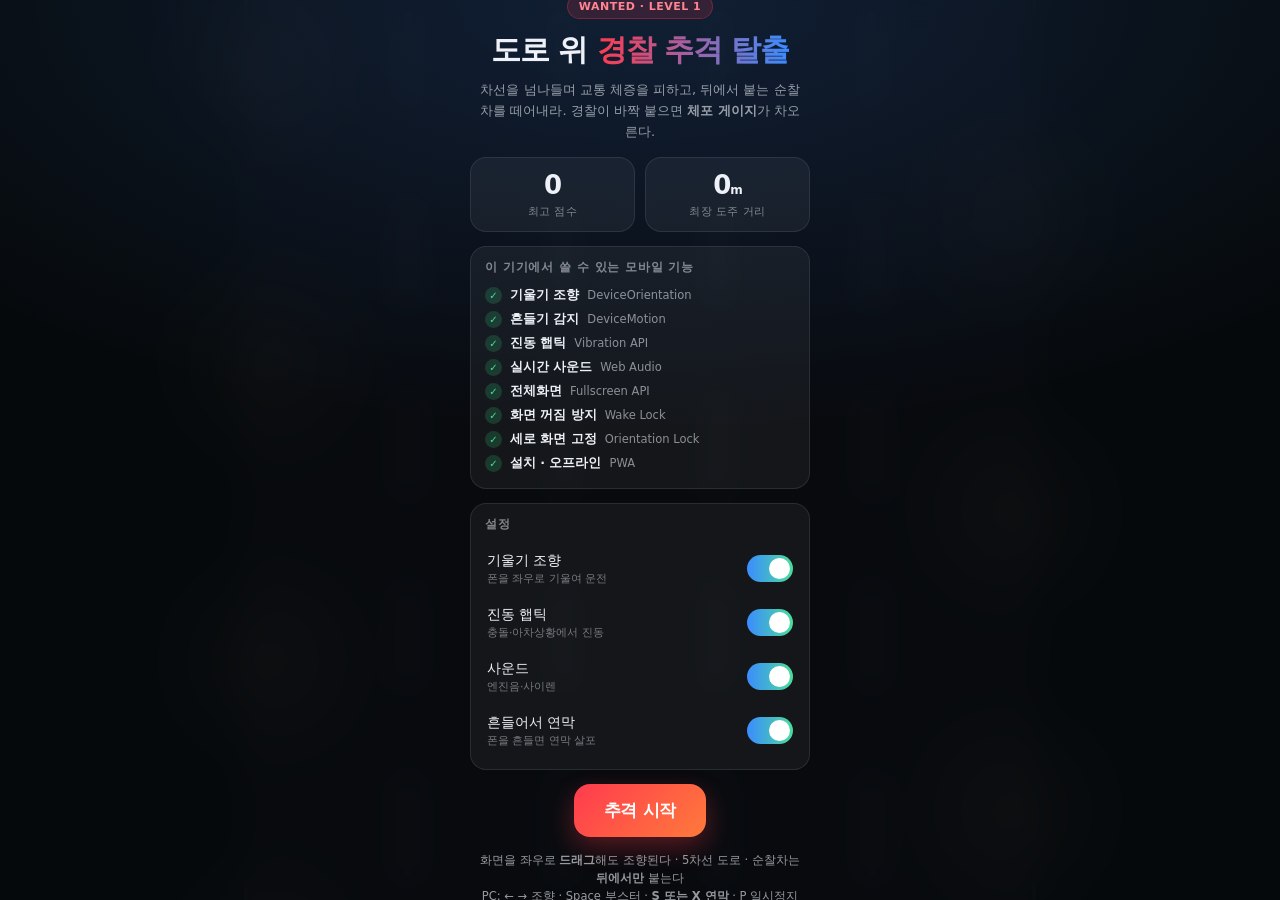
==== index.html @ b3abde96 "경찰 추격 탈출 — 모바일 웹 게임 초기 커밋 5차선 도로에서 후방 순찰차를 떼어내는 캔버스 게임. 기울기 조향(DeviceOrientation), 흔들기 연막(DeviceMoti" ====
<!DOCTYPE html>
<html lang="ko">
<head>
<meta charset="utf-8">
<title>경찰 추격 탈출 — Police Chase Escape</title>
<meta name="viewport" content="width=device-width,initial-scale=1,maximum-scale=1,viewport-fit=cover,user-scalable=no">
<meta name="theme-color" content="#0b0e14">
<meta name="mobile-web-app-capable" content="yes">
<meta name="apple-mobile-web-app-capable" content="yes">
<meta name="apple-mobile-web-app-status-bar-style" content="black-translucent">
<meta name="apple-mobile-web-app-title" content="경찰 추격 탈출">
<link rel="manifest" href="manifest.webmanifest">
<link rel="apple-touch-icon" href="icon.svg">
<style>
  :root{
    --safe-t: env(safe-area-inset-top, 0px);
    --safe-b: env(safe-area-inset-bottom, 0px);
    --safe-l: env(safe-area-inset-left, 0px);
    --safe-r: env(safe-area-inset-right, 0px);
    --red:#ff3b4e; --blue:#3b8cff; --amber:#ffc23b; --ink:#0b0e14;
  }
  *{box-sizing:border-box; -webkit-tap-highlight-color:transparent}
  html,body{margin:0;height:100%;overflow:hidden;background:var(--ink);
    font-family:-apple-system,BlinkMacSystemFont,"Segoe UI",system-ui,"Apple SD Gothic Neo","Malgun Gothic",sans-serif;
    color:#eef2f8; overscroll-behavior:none; touch-action:none; user-select:none; -webkit-user-select:none}
  #wrap{position:fixed; inset:0; overflow:hidden}
  canvas{position:absolute; inset:0; width:100%; height:100%; display:block}

  /* ---------- 화면 위 컨트롤 ---------- */
  .pad{position:absolute; bottom:calc(18px + var(--safe-b)); width:88px; height:88px; border-radius:50%;
    display:grid; place-items:center; text-align:center; line-height:1.05; font-weight:800; font-size:13px;
    background:rgba(255,255,255,.07); border:1.5px solid rgba(255,255,255,.22);
    backdrop-filter:blur(8px); -webkit-backdrop-filter:blur(8px); z-index:5;
    transition:transform .07s ease, background .12s ease; letter-spacing:-.3px}
  .pad small{display:block;font-size:10px;opacity:.6;font-weight:600;margin-top:2px}
  .pad:active,.pad.on{transform:scale(.93)}
  #boost{right:calc(16px + var(--safe-r)); border-color:rgba(59,140,255,.5); color:#cfe4ff;
    background:radial-gradient(circle at 50% 120%, rgba(59,140,255,.45), rgba(59,140,255,.08))}
  #boost.on{background:radial-gradient(circle at 50% 120%, rgba(59,140,255,.85), rgba(59,140,255,.3))}
  #smoke{left:calc(16px + var(--safe-l)); border-color:rgba(255,194,59,.45); color:#ffe6b0;
    background:radial-gradient(circle at 50% 120%, rgba(255,194,59,.3), rgba(255,194,59,.06))}
  .pad.dim{opacity:.32}
  #pauseBtn{position:absolute; top:calc(10px + var(--safe-t)); right:calc(12px + var(--safe-r));
    width:44px;height:44px;border-radius:14px;display:grid;place-items:center;z-index:5;
    background:rgba(255,255,255,.07);border:1px solid rgba(255,255,255,.16);font-size:16px}
  .hide{display:none !important}

  /* ---------- 오버레이 ---------- */
  .sheet{position:absolute; inset:0; z-index:20; display:flex; flex-direction:column; justify-content:center;
    align-items:center; gap:14px; padding:calc(22px + var(--safe-t)) 22px calc(22px + var(--safe-b));
    background:radial-gradient(120% 80% at 50% 0%, rgba(59,140,255,.16), transparent 60%), rgba(6,8,12,.90);
    backdrop-filter:blur(14px); -webkit-backdrop-filter:blur(14px); overflow-y:auto; text-align:center}
  h1{margin:0; font-size:30px; letter-spacing:-1px; line-height:1.1}
  h1 span{background:linear-gradient(90deg,var(--red),var(--blue)); -webkit-background-clip:text; background-clip:text; color:transparent}
  .sub{margin:0; font-size:13px; opacity:.62; line-height:1.6; max-width:330px}
  .btn{appearance:none; border:0; border-radius:16px; padding:15px 30px; font-size:17px; font-weight:800;
    color:#fff; background:linear-gradient(135deg,#ff3b4e,#ff7a3b); box-shadow:0 10px 26px rgba(255,59,78,.32);
    font-family:inherit; letter-spacing:-.3px}
  .btn:active{transform:scale(.97)}
  .btn.ghost{background:rgba(255,255,255,.08); box-shadow:none; border:1px solid rgba(255,255,255,.18); font-size:14px; padding:12px 20px}
  .row{display:flex; gap:10px; flex-wrap:wrap; justify-content:center}

  .card{width:100%; max-width:340px; border-radius:16px; padding:12px 14px;
    background:rgba(255,255,255,.05); border:1px solid rgba(255,255,255,.09); text-align:left}
  .card h3{margin:0 0 8px; font-size:12px; letter-spacing:.8px; text-transform:uppercase; opacity:.5}
  .feat{display:flex; align-items:center; gap:8px; font-size:12.5px; padding:3.5px 0; line-height:1.35}
  .feat i{flex:none; width:17px; height:17px; border-radius:50%; display:grid; place-items:center; font-size:10px; font-style:normal}
  .ok i{background:rgba(60,220,140,.18); color:#4ade9b}
  .no i{background:rgba(255,255,255,.08); color:#8b93a1}
  .no{opacity:.5}
  .feat b{font-weight:700}
  .feat em{font-style:normal; opacity:.55; font-size:11.5px}

  .scores{display:flex; gap:10px; width:100%; max-width:340px}
  .score{flex:1; border-radius:16px; padding:12px; background:rgba(255,255,255,.05); border:1px solid rgba(255,255,255,.09)}
  .score b{display:block; font-size:26px; letter-spacing:-1px; font-variant-numeric:tabular-nums}
  .score span{font-size:10.5px; opacity:.5; letter-spacing:.5px}
  .tag{display:inline-block; font-size:11px; font-weight:800; padding:5px 11px; border-radius:99px;
    background:rgba(255,59,78,.16); color:#ff8592; border:1px solid rgba(255,59,78,.3); letter-spacing:.5px}
  .toggles{display:flex; flex-direction:column; gap:2px; width:100%; max-width:340px}
  .tg{display:flex; align-items:center; justify-content:space-between; gap:10px; padding:9px 2px; font-size:13.5px}
  .tg em{font-style:normal; opacity:.45; font-size:11px; display:block; margin-top:1px}
  .sw{flex:none; width:46px; height:27px; border-radius:99px; background:rgba(255,255,255,.13); position:relative; transition:background .15s}
  .sw::after{content:""; position:absolute; top:3px; left:3px; width:21px; height:21px; border-radius:50%;
    background:#fff; transition:transform .15s ease}
  .sw.on{background:linear-gradient(90deg,#3b8cff,#4ade9b)}
  .sw.on::after{transform:translateX(19px)}
  .sw.off{opacity:.35}
  #toast{position:absolute; left:50%; bottom:calc(122px + var(--safe-b)); transform:translateX(-50%);
    z-index:9; font-size:13px; font-weight:700; padding:9px 16px; border-radius:99px; white-space:nowrap;
    background:rgba(8,10,16,.82); border:1px solid rgba(255,255,255,.14); opacity:0; transition:opacity .2s}
  #toast.show{opacity:1}
</style>
</head>
<body>
<div id="wrap">
  <canvas id="cv"></canvas>

  <div id="boost" class="pad hide">부스터<small>NOS</small></div>
  <div id="smoke" class="pad hide">연막<small>흔들기</small></div>
  <div id="pauseBtn" class="hide">❚❚</div>
  <div id="toast"></div>

  <!-- 메인 메뉴 -->
  <div id="menu" class="sheet">
    <span class="tag">WANTED · LEVEL 1</span>
    <h1>도로 위 <span>경찰 추격 탈출</span></h1>
    <p class="sub">차선을 넘나들며 교통 체증을 피하고, 뒤에서 붙는 순찰차를 떼어내라.
      경찰이 바짝 붙으면 <b>체포 게이지</b>가 차오른다.</p>

    <div class="scores">
      <div class="score"><b id="mBest">0</b><span>최고 점수</span></div>
      <div class="score"><b id="mDist">0<small style="font-size:12px">m</small></b><span>최장 도주 거리</span></div>
    </div>

    <div class="card">
      <h3>이 기기에서 쓸 수 있는 모바일 기능</h3>
      <div id="featList"></div>
    </div>

    <div class="toggles card">
      <h3>설정</h3>
      <div class="tg" data-k="tilt"><div>기울기 조향 <em>폰을 좌우로 기울여 운전</em></div><div class="sw" id="swTilt"></div></div>
      <div class="tg" data-k="haptic"><div>진동 햅틱 <em>충돌·아차상황에서 진동</em></div><div class="sw" id="swHaptic"></div></div>
      <div class="tg" data-k="sound"><div>사운드 <em>엔진음·사이렌</em></div><div class="sw" id="swSound"></div></div>
      <div class="tg" data-k="shake"><div>흔들어서 연막 <em>폰을 흔들면 연막 살포</em></div><div class="sw" id="swShake"></div></div>
    </div>

    <button class="btn" id="startBtn">추격 시작</button>
    <p class="sub" style="font-size:11.5px">화면을 좌우로 <b>드래그</b>해도 조향된다 · 5차선 도로 · 순찰차는 <b>뒤에서만</b> 붙는다<br>
      PC: ← → 조향 · Space 부스터 · <b>S 또는 X 연막</b> · P 일시정지</p>
  </div>

  <!-- 일시정지 -->
  <div id="pause" class="sheet hide">
    <h1>일시 정지</h1>
    <p class="sub">기울기 조향을 쓰는 중이라면, 지금 잡고 있는 각도가 <b>중립</b>으로 다시 맞춰진다.</p>
    <div class="row">
      <button class="btn" id="resumeBtn">계속하기</button>
      <button class="btn ghost" id="quitBtn">그만두기</button>
    </div>
  </div>

  <!-- 게임 오버 -->
  <div id="over" class="sheet hide">
    <span class="tag" id="overTag">BUSTED</span>
    <h1 id="overTitle">검거되었다</h1>
    <div class="scores">
      <div class="score"><b id="oScore">0</b><span>점수</span></div>
      <div class="score"><b id="oBest">0</b><span>최고 점수</span></div>
    </div>
    <div class="card" id="statCard"></div>
    <div class="row">
      <button class="btn" id="retryBtn">다시 도주</button>
      <button class="btn ghost" id="menuBtn">메뉴로</button>
    </div>
  </div>
</div>

<script>
"use strict";
/* =========================================================================
   경찰 추격 탈출 — 모바일 웹 게임 (단일 파일)
   사용 중인 모바일 기능:
     · DeviceOrientation  → 기울기 조향
     · DeviceMotion       → 흔들기 감지(연막)
     · Vibration API      → 충돌/아차 상황 햅틱
     · Fullscreen + Screen Orientation Lock
     · Screen Wake Lock   → 플레이 중 화면 꺼짐 방지
     · Web Audio API      → 엔진음/사이렌 실시간 합성
     · Pointer(터치) 드래그 조향, visibilitychange 자동 일시정지
     · localStorage 기록 저장, PWA(manifest + service worker) 오프라인 설치
   ========================================================================= */

const $ = s => document.querySelector(s);
const clamp = (v,a,b) => v<a?a:v>b?b:v;
const lerp  = (a,b,t) => a+(b-a)*t;
const rand  = (a,b) => a+Math.random()*(b-a);
const pick  = a => a[(Math.random()*a.length)|0];

/* ---------------------------------------------------------------- 캔버스 */
const cv = $('#cv'), ctx = cv.getContext('2d', { alpha:false });
let W = 0, H = 0, DPR = 1;
function resize(){
  DPR = Math.min(window.devicePixelRatio || 1, 2);
  W = wrapEl.clientWidth; H = wrapEl.clientHeight;
  cv.width = Math.round(W*DPR); cv.height = Math.round(H*DPR);
  ctx.setTransform(DPR,0,0,DPR,0,0);
  road.w = Math.min(W*0.92, H*0.86);   // 5차선 — 좌우 회피 공간 확보
  road.x = (W - road.w)/2;
  road.lane = road.w / LANES;
  car.w = Math.min(road.lane*0.66, W*0.13); car.h = car.w*2.0;
  car.y = H*0.72;
  if(player && state === 'menu') player.x = W/2;
}
const wrapEl = $('#wrap');
addEventListener('resize', resize);
addEventListener('orientationchange', () => setTimeout(resize, 250));

/* ---------------------------------------------------------------- 상태 */
const LANES = 5;
const road = { x:0, w:0, lane:0 };
const car  = { w:0, h:0, y:0 };

let state = 'menu';              // menu | playing | pause | over
let player, cops, traffic, items, hazards, parts;
let dist, score, combo, comboT, heat, capture, shakeAmt, scrollY, flash;
let boostFuel, boostOn, smokeStock, smokeT, blowoutT, crashT, stats;
let lastT = 0, rafId = 0;

const store = {
  get best(){ return +(localStorage.getItem('pce.best')||0); },
  set best(v){ localStorage.setItem('pce.best', v|0); },
  get dist(){ return +(localStorage.getItem('pce.dist')||0); },
  set dist(v){ localStorage.setItem('pce.dist', v|0); },
  get opt(){ try{ return JSON.parse(localStorage.getItem('pce.opt')) || {}; }catch(e){ return {}; } },
  set opt(v){ localStorage.setItem('pce.opt', JSON.stringify(v)); }
};

/* ---------------------------------------------------------------- 기기 기능 감지 */
const feat = {
  tilt:     'DeviceOrientationEvent' in window,
  tiltPerm: typeof DeviceOrientationEvent !== 'undefined' && typeof DeviceOrientationEvent.requestPermission === 'function',
  motion:   'DeviceMotionEvent' in window,
  vibrate:  'vibrate' in navigator,
  fs:       !!(wrapEl.requestFullscreen || wrapEl.webkitRequestFullscreen),
  wake:     'wakeLock' in navigator,
  audio:    !!(window.AudioContext || window.webkitAudioContext),
  orient:   !!(screen.orientation && screen.orientation.lock),
  sw:       'serviceWorker' in navigator,
  touch:    matchMedia('(pointer:coarse)').matches || 'ontouchstart' in window
};
const opt = Object.assign({ tilt:feat.tilt, haptic:feat.vibrate, sound:true, shake:feat.motion }, store.opt);

function renderFeatures(){
  const list = [
    [feat.tilt,    '기울기 조향',      'DeviceOrientation'],
    [feat.motion,  '흔들기 감지',      'DeviceMotion'],
    [feat.vibrate, '진동 햅틱',        'Vibration API'],
    [feat.audio,   '실시간 사운드',     'Web Audio'],
    [feat.fs,      '전체화면',         'Fullscreen API'],
    [feat.wake,    '화면 꺼짐 방지',    'Wake Lock'],
    [feat.orient,  '세로 화면 고정',    'Orientation Lock'],
    [feat.sw,      '설치 · 오프라인',   'PWA'],
  ];
  $('#featList').innerHTML = list.map(([ok,name,api]) =>
    `<div class="feat ${ok?'ok':'no'}"><i>${ok?'✓':'—'}</i><b>${name}</b><em>${api}</em></div>`
  ).join('');
  for(const k of ['tilt','haptic','sound','shake']){
    const el = $('#sw'+k[0].toUpperCase()+k.slice(1));
    const supported = k==='tilt'?feat.tilt : k==='haptic'?feat.vibrate : k==='sound'?feat.audio : feat.motion;
    el.classList.toggle('on', !!opt[k] && supported);
    el.classList.toggle('off', !supported);
  }
}
document.querySelectorAll('.tg').forEach(tg => tg.addEventListener('click', () => {
  const k = tg.dataset.k;
  const supported = k==='tilt'?feat.tilt : k==='haptic'?feat.vibrate : k==='sound'?feat.audio : feat.motion;
  if(!supported){ toast('이 기기에서는 지원하지 않는다'); return; }
  opt[k] = !opt[k]; store.opt = opt; renderFeatures();
  if(k==='tilt' && opt[k]) requestTilt();
  if(k==='sound') Audio2.mute(!opt.sound);
  if(k==='haptic' && opt[k]) buzz(20);
}));

/* ---------------------------------------------------------------- 햅틱 */
function buzz(p){ if(opt.haptic && feat.vibrate){ try{ navigator.vibrate(p); }catch(e){} } }

/* ---------------------------------------------------------------- 사운드 (Web Audio) */
const Audio2 = (() => {
  let ac, master, eng, engF, engG, sirA, sirB, sirG, sirLFO, noiseBuf, ready = false;
  function init(){
    if(ready || !feat.audio) return;
    const AC = window.AudioContext || window.webkitAudioContext;
    ac = new AC();
    master = ac.createGain(); master.gain.value = opt.sound ? 0.9 : 0; master.connect(ac.destination);

    // 엔진: 톱니파 + 로우패스
    eng = ac.createOscillator(); eng.type='sawtooth'; eng.frequency.value=70;
    engF = ac.createBiquadFilter(); engF.type='lowpass'; engF.frequency.value=520; engF.Q.value=6;
    engG = ac.createGain(); engG.gain.value=0;
    eng.connect(engF); engF.connect(engG); engG.connect(master); eng.start();

    // 사이렌: 두 오실레이터를 LFO로 흔들어 요란한 소리
    sirG = ac.createGain(); sirG.gain.value=0;
    sirA = ac.createOscillator(); sirA.type='square'; sirA.frequency.value=760;
    sirB = ac.createOscillator(); sirB.type='square'; sirB.frequency.value=980;
    sirLFO = ac.createOscillator(); sirLFO.type='sine'; sirLFO.frequency.value=1.6;
    const lg = ac.createGain(); lg.gain.value=150;
    sirLFO.connect(lg); lg.connect(sirA.frequency); lg.connect(sirB.frequency);
    const sf = ac.createBiquadFilter(); sf.type='bandpass'; sf.frequency.value=900; sf.Q.value=1.2;
    sirA.connect(sf); sirB.connect(sf); sf.connect(sirG); sirG.connect(master);
    sirA.start(); sirB.start(); sirLFO.start();

    // 화이트 노이즈 버퍼(충돌/스크래치/연막)
    noiseBuf = ac.createBuffer(1, ac.sampleRate*0.7, ac.sampleRate);
    const d = noiseBuf.getChannelData(0);
    for(let i=0;i<d.length;i++) d[i] = (Math.random()*2-1) * (1 - i/d.length);
    ready = true;
  }
  const t = () => ac.currentTime;
  function noise(dur, vol, freq, type='lowpass'){
    if(!ready) return;
    const s = ac.createBufferSource(); s.buffer = noiseBuf;
    const f = ac.createBiquadFilter(); f.type=type; f.frequency.value=freq;
    const g = ac.createGain(); g.gain.setValueAtTime(vol, t());
    g.gain.exponentialRampToValueAtTime(0.0001, t()+dur);
    s.connect(f); f.connect(g); g.connect(master); s.start(); s.stop(t()+dur+0.05);
  }
  function blip(f0, f1, dur, vol, type='triangle'){
    if(!ready) return;
    const o = ac.createOscillator(); o.type=type; o.frequency.setValueAtTime(f0, t());
    o.frequency.exponentialRampToValueAtTime(f1, t()+dur);
    const g = ac.createGain(); g.gain.setValueAtTime(vol, t());
    g.gain.exponentialRampToValueAtTime(0.0001, t()+dur);
    o.connect(g); g.connect(master); o.start(); o.stop(t()+dur+0.02);
  }
  return {
    unlock(){ init(); if(ac && ac.state==='suspended') ac.resume(); },
    mute(m){ if(ready) master.gain.value = m?0:0.9; },
    suspend(){ if(ac && ac.state==='running') ac.suspend(); },
    resume(){ if(ac && ac.state==='suspended') ac.resume(); },
    engine(v, on){ if(!ready) return;
      engF.frequency.value = 380 + v*0.55;
      eng.frequency.value  = 56 + v*0.085;
      engG.gain.value = lerp(engG.gain.value, on?0.055:0.0, 0.2);
    },
    siren(level){ if(!ready) return;
      sirG.gain.value = lerp(sirG.gain.value, clamp(level,0,1)*0.075, 0.15);
      sirLFO.frequency.value = 1.3 + clamp(level,0,1)*1.6;
    },
    crash(){ noise(0.5, 0.55, 1400); blip(180, 60, 0.35, 0.28, 'square'); },
    scrape(){ noise(0.12, 0.12, 3200, 'highpass'); },
    near(){ blip(1400, 700, 0.09, 0.10); },
    nos(){ blip(300, 1500, 0.35, 0.20, 'sawtooth'); noise(0.5, 0.14, 900); },
    puff(){ noise(0.6, 0.30, 700); },
    coin(){ blip(700, 1500, 0.12, 0.16); },
    bust(){ blip(500, 90, 1.0, 0.32, 'square'); noise(0.9, 0.3, 600); },
    copOut(){ noise(0.45, 0.4, 1100); blip(420, 110, 0.5, 0.22, 'square'); }
  };
})();

/* ---------------------------------------------------------------- 입력 */
const input = { steer:0, drag:null, keyL:false, keyR:false, boost:false };
let tiltRaw = null, tiltZero = 0, tiltActive = false;

function onOrient(e){
  if(e.gamma == null) return;
  tiltActive = true;
  // 세로 모드 기준 gamma(좌우 기울기). 가로 모드면 beta 사용
  const landscape = Math.abs(window.orientation||0) === 90 || (screen.orientation && screen.orientation.angle%180 === 90);
  tiltRaw = landscape ? -(e.beta||0) * Math.sign(screen.orientation ? (screen.orientation.angle===90?1:-1) : 1) : e.gamma;
}
function requestTilt(){
  if(!feat.tilt) return;
  const attach = () => addEventListener('deviceorientation', onOrient);
  if(feat.tiltPerm){
    DeviceOrientationEvent.requestPermission().then(r => {
      if(r === 'granted'){ attach(); }
      else { opt.tilt = false; store.opt = opt; renderFeatures(); toast('기울기 권한이 거부되어 드래그로 조향한다'); }
    }).catch(()=>{});
  } else attach();
}
function calibrateTilt(){ if(tiltRaw != null) tiltZero = tiltRaw; }

/* 흔들기 감지 */
let shakeCool = 0, lastMag = 0;
function onMotion(e){
  const a = e.accelerationIncludingGravity; if(!a) return;
  const m = Math.hypot(a.x||0, a.y||0, a.z||0);
  const jerk = Math.abs(m - lastMag); lastMag = m;
  if(jerk > 12 && shakeCool <= 0 && state === 'playing'){ shakeCool = 1.0; useSmoke(); }
}
if(feat.motion) addEventListener('devicemotion', onMotion);

/* 드래그 조향 */
wrapEl.addEventListener('pointerdown', e => {
  if(e.target.closest('.pad,.btn,.sheet,#pauseBtn')) return;
  input.drag = { id:e.pointerId, x:e.clientX, base:player ? player.x : W/2 };
});
wrapEl.addEventListener('pointermove', e => {
  if(input.drag && input.drag.id === e.pointerId) input.drag.x = e.clientX;
});
const endDrag = e => { if(input.drag && input.drag.id === e.pointerId) input.drag = null; };
wrapEl.addEventListener('pointerup', endDrag);
wrapEl.addEventListener('pointercancel', endDrag);

/* e.code로 판정 — 한글 IME나 다른 자판에서도 동일하게 먹는다 */
addEventListener('keydown', e => {
  if(e.repeat && (e.code==='KeyS'||e.code==='KeyX'||e.code==='ShiftLeft')) return;
  switch(e.code){
    case 'ArrowLeft': case 'KeyA': input.keyL = true; break;
    case 'ArrowRight': case 'KeyD': input.keyR = true; break;
    case 'Space': case 'ArrowUp': case 'KeyW': input.boost = true; e.preventDefault(); break;
    case 'KeyS': case 'KeyX': case 'ShiftLeft': case 'ArrowDown':   // 연막
      useSmoke(); e.preventDefault(); break;
    case 'KeyP': case 'Escape':
      if(state==='playing') doPause(); else if(state==='pause') doResume(); break;
    case 'Enter': case 'NumpadEnter':
      if(state==='menu'||state==='over') startGame(); else if(state==='pause') doResume(); break;
  }
});
addEventListener('keyup', e => {
  switch(e.code){
    case 'ArrowLeft': case 'KeyA': input.keyL = false; break;
    case 'ArrowRight': case 'KeyD': input.keyR = false; break;
    case 'Space': case 'ArrowUp': case 'KeyW': input.boost = false; break;
  }
});

/* 버튼 */
const boostBtn = $('#boost'), smokeBtn = $('#smoke');
const hold = (el, on, off) => {
  el.addEventListener('pointerdown', e => { e.preventDefault(); el.setPointerCapture?.(e.pointerId); on(); });
  ['pointerup','pointercancel','pointerleave'].forEach(t => el.addEventListener(t, off));
};
hold(boostBtn, () => input.boost = true, () => input.boost = false);
smokeBtn.addEventListener('pointerdown', e => { e.preventDefault(); useSmoke(); });

/* ---------------------------------------------------------------- 전체화면 / 웨이크락 */
let wakeSentinel = null;
async function goImmersive(){
  try{ await (wrapEl.requestFullscreen?.({navigationUI:'hide'}) || wrapEl.webkitRequestFullscreen?.()); }catch(e){}
  try{ await screen.orientation.lock('portrait'); }catch(e){}
  requestWake();
}
async function requestWake(){
  if(!feat.wake || wakeSentinel) return;
  try{
    wakeSentinel = await navigator.wakeLock.request('screen');
    wakeSentinel.addEventListener('release', () => wakeSentinel = null);
  }catch(e){ wakeSentinel = null; }
}
function releaseWake(){ try{ wakeSentinel && wakeSentinel.release(); }catch(e){} wakeSentinel = null; }
document.addEventListener('visibilitychange', () => {
  if(document.hidden){ if(state==='playing') doPause(); Audio2.suspend(); }
  else { if(state==='playing') requestWake(); }
});

/* ---------------------------------------------------------------- 토스트 */
let toastT = 0;
function toast(msg, ms=1500){
  const el = $('#toast'); el.textContent = msg; el.classList.add('show');
  clearTimeout(toastT); toastT = setTimeout(() => el.classList.remove('show'), ms);
}

/* ---------------------------------------------------------------- 게임 리셋 */
function reset(){
  player = { x:W/2, vx:0, v:430, tilt:0, hp:1 };
  cops = []; traffic = []; items = []; hazards = []; parts = [];
  dist = 0; score = 0; combo = 0; comboT = 0; heat = 1; capture = 0;
  shakeAmt = 0; scrollY = 0; flash = 0;
  boostFuel = 100; boostOn = 0; smokeStock = 2; smokeT = 0; blowoutT = 0; crashT = 0;
  spawn.traffic = 0.8; spawn.cop = 3.2; spawn.item = 4.0; spawn.hazard = 14;
  stats = { near:0, crash:0, copsOut:0, nos:0, smoke:0, top:0 };
}
const spawn = { traffic:0, cop:0, item:0, hazard:0 };

/* ---------------------------------------------------------------- 화면 전환 */
function show(id){ ['menu','pause','over'].forEach(k => $('#'+k).classList.toggle('hide', k !== id)); }
function hud(on){
  boostBtn.classList.toggle('hide', !on);
  smokeBtn.classList.toggle('hide', !on);
  $('#pauseBtn').classList.toggle('hide', !on);
}
function startGame(){
  Audio2.unlock(); Audio2.mute(!opt.sound);
  if(opt.tilt) requestTilt();
  resize(); reset(); calibrateTilt();
  state = 'playing'; show(null); hud(true); requestWake();
  lastT = performance.now();
  toast(opt.tilt && feat.tilt ? '폰을 기울여 조향 · 드래그도 가능' : '화면을 좌우로 드래그해 조향', 2200);
}
function doPause(){
  if(state !== 'playing') return;
  state = 'pause'; show('pause'); hud(false); releaseWake(); Audio2.siren(0);
}
function doResume(){
  if(state !== 'pause') return;
  Audio2.resume(); calibrateTilt();
  state = 'playing'; show(null); hud(true); requestWake(); lastT = performance.now();
}
function toMenu(){
  state = 'menu'; show('menu'); hud(false); releaseWake();
  $('#mBest').textContent = store.best.toLocaleString();
  $('#mDist').innerHTML = store.dist.toLocaleString() + '<small style="font-size:12px">m</small>';
  renderFeatures();
}
function gameOver(reason){
  state = 'over'; hud(false); releaseWake();
  const s = score|0;
  const best = Math.max(store.best, s); store.best = best;
  store.dist = Math.max(store.dist, dist|0);
  buzz([90,60,90,60,180]); Audio2.bust(); Audio2.siren(0);
  $('#overTag').textContent = reason === 'bust' ? 'BUSTED' : 'WRECKED';
  $('#overTitle').textContent = reason === 'bust' ? '검거되었다' : '차가 못 쓰게 됐다';
  $('#oScore').textContent = s.toLocaleString();
  $('#oBest').textContent = best.toLocaleString();
  const rows = [
    ['도주 거리', (dist|0).toLocaleString()+' m'],
    ['최고 속도', (stats.top/4|0)+' km/h'],
    ['아차 상황 통과', stats.near+'회'],
    ['따돌린 순찰차', stats.copsOut+'대'],
    ['충돌', stats.crash+'회'],
    ['부스터 / 연막', stats.nos+' / '+stats.smoke],
    ['최종 수배 등급', 'LEVEL '+heat],
  ];
  $('#statCard').innerHTML = '<h3>기록</h3>' + rows.map(([a,b]) =>
    `<div class="feat ok" style="justify-content:space-between"><b style="font-weight:600;opacity:.7">${a}</b><em style="opacity:1;font-weight:800">${b}</em></div>`
  ).join('');
  show('over');
}
$('#startBtn').onclick  = () => { goImmersive(); startGame(); };
$('#retryBtn').onclick  = () => startGame();
$('#menuBtn').onclick   = () => toMenu();
$('#resumeBtn').onclick = () => doResume();
$('#quitBtn').onclick   = () => {   // 기록만 남기고 메뉴로
  store.best = Math.max(store.best, score|0);
  store.dist = Math.max(store.dist, dist|0);
  toMenu();
};
$('#pauseBtn').onclick  = () => doPause();

/* ---------------------------------------------------------------- 액션 */
function useSmoke(){
  if(state !== 'playing' || smokeStock <= 0 || smokeT > 0) return;
  smokeStock--; smokeT = 3.2; stats.smoke++;
  Audio2.puff(); buzz([25,40,25]); toast('연막 살포! 경찰 시야 차단');
  for(let i=0;i<46;i++) parts.push({
    x:player.x+rand(-20,20), y:car.y+car.h/2+rand(0,26),
    vx:rand(-90,90), vy:rand(40,230), life:rand(0.9,2.0), r:rand(12,30),
    c:'rgba(220,224,232,', fade:0.42, grow:34
  });
}
function laneX(i){ return road.x + road.lane*(i+0.5); }

/* ---------------------------------------------------------------- 스폰 */
function spawnTraffic(){
  const lane = (Math.random()*LANES)|0;
  const truck = Math.random() < 0.22;
  const w = truck ? road.lane*0.72 : road.lane*0.6;
  const h = truck ? w*3.0 : w*2.0;
  const x = laneX(lane) + rand(-road.lane*0.08, road.lane*0.08);
  // 너무 겹치는 스폰 방지
  for(const t of traffic) if(Math.abs(t.x-x) < road.lane*0.95 && t.y > -h*3.2) return;
  traffic.push({ x, y:-h-20, w, h, v:rand(150,265) * (truck?0.8:1), truck,
    col:pick(['#e2e8f2','#9aa6b8','#2f6fd0','#c2402f','#f0b429','#3d4655','#26a065','#7d4bd8']),
    passed:false, nearOK:true });
}
function spawnCop(){
  cops.push({
    x: clamp(player.x + rand(-road.lane*1.8, road.lane*1.8), road.x+road.lane*0.4, road.x+road.w-road.lane*0.4),
    y: H + rand(70, 240),                       // 항상 화면 아래(뒤쪽)에서만 등장
    w: car.w*1.02, h: car.h*1.02,
    gap: rand(200, 320), agg: rand(0.7,1.05), phase: Math.random()*6,
    dead:0, spin:0, sx:0
  });
  toast('🚨 순찰차 추가 투입', 1200);
}
function spawnItem(){
  const nos = Math.random() < 0.62;
  items.push({ x: laneX((Math.random()*LANES)|0), y:-40, r:road.lane*0.24, type: nos?'nos':'smoke', t:0 });
}
function spawnHazard(){
  const lane = (Math.random()*LANES)|0;
  const wide = Math.random() < 0.4;
  hazards.push({ x: laneX(lane) - (wide?road.lane*0.5:0), w: road.lane*(wide?2:1)*0.96, y:-30, h:22, hit:false });
  toast('⚠️ 전방 스파이크 스트립', 1400);
}

/* ---------------------------------------------------------------- 업데이트 */
function update(dt){
  /* --- 난이도 --- */
  heat = 1 + Math.min(9, (dist/620)|0);
  const baseV = 430 + Math.min(560, dist*0.075);

  /* --- 조향 입력 --- */
  let steer = 0;
  if(opt.tilt && tiltRaw != null && tiltActive) steer += clamp((tiltRaw - tiltZero)/22, -1, 1);
  if(input.drag) steer += clamp((input.drag.x - player.x)/(road.lane*0.9), -1, 1);
  if(input.keyL) steer -= 1;
  if(input.keyR) steer += 1;
  steer = clamp(steer, -1, 1);

  /* --- 부스터 --- */
  const wantBoost = input.boost && boostFuel > 1 && crashT <= 0;
  if(wantBoost){
    if(boostOn <= 0){ Audio2.nos(); buzz(30); stats.nos++; }
    boostOn = 0.2; boostFuel = Math.max(0, boostFuel - 26*dt);
  } else {
    boostOn = Math.max(0, boostOn - dt);
    boostFuel = Math.min(100, boostFuel + (dist>0?6.5:0)*dt);
  }
  boostBtn.classList.toggle('on', wantBoost);
  boostBtn.classList.toggle('dim', boostFuel < 8);
  smokeBtn.classList.toggle('dim', smokeStock <= 0);
  smokeBtn.firstChild.textContent = '연막';
  smokeBtn.querySelector('small').textContent = smokeStock>0 ? ('×'+smokeStock) : '없음';

  /* --- 속도 --- */
  let target = baseV * (wantBoost?1.65:1) * (blowoutT>0?0.62:1) * (crashT>0?0.42:1);
  player.v = lerp(player.v, target, dt * (target > player.v ? 1.8 : 4.2));
  stats.top = Math.max(stats.top, player.v);
  scrollY += player.v * dt;
  dist += player.v * dt / 12;
  score += player.v * dt / 12 * (1 + combo*0.12);

  /* --- 횡이동 --- */
  const steerPow = road.w * 0.82 * (blowoutT>0?0.62:1);   // 차선 수와 무관하게 도로 폭 기준으로 조향
  player.vx = lerp(player.vx, steer * steerPow, dt*9);
  player.x += player.vx * dt;
  player.tilt = lerp(player.tilt, clamp(player.vx/(road.lane*2.4), -1, 1), dt*8);

  const L = road.x + car.w*0.52, R = road.x + road.w - car.w*0.52;
  if(player.x < L || player.x > R){
    player.x = clamp(player.x, L, R); player.vx *= -0.15;
    if(Math.random()<0.5){ Audio2.scrape(); sparks(player.x, car.y+car.h*0.3); }
    player.v *= (1 - 1.1*dt); score = Math.max(0, score - 12*dt);
  }

  /* --- 타이머 --- */
  smokeT = Math.max(0, smokeT - dt);
  blowoutT = Math.max(0, blowoutT - dt);
  crashT = Math.max(0, crashT - dt);
  shakeCool = Math.max(0, shakeCool - dt);
  comboT = Math.max(0, comboT - dt); if(comboT <= 0) combo = 0;
  shakeAmt *= Math.pow(0.0009, dt);
  flash = Math.max(0, flash - dt*3);

  /* --- 스폰 --- */
  spawn.traffic -= dt;
  if(spawn.traffic <= 0){ spawnTraffic(); spawn.traffic = rand(0.36, 0.92) * (1 - Math.min(0.42, heat*0.045)); }
  spawn.cop -= dt;
  if(spawn.cop <= 0){
    if(cops.filter(c=>!c.dead).length < Math.min(4, 1 + (heat/3|0))) spawnCop();
    spawn.cop = rand(5, 9);
  }
  spawn.item -= dt;
  if(spawn.item <= 0){ spawnItem(); spawn.item = rand(4.5, 9); }
  if(heat >= 3){
    spawn.hazard -= dt;
    if(spawn.hazard <= 0){ spawnHazard(); spawn.hazard = rand(9, 18); }
  }

  const pBox = { x:player.x-car.w/2, y:car.y-car.h/2, w:car.w, h:car.h };

  /* --- 일반 차량 --- */
  for(let i=traffic.length-1; i>=0; i--){
    const t = traffic[i];
    t.y += (player.v - t.v) * dt;
    if(t.y > H + t.h + 40 || t.y < -H*2){ traffic.splice(i,1); continue; }

    if(hit(pBox, box(t), 0.86)){
      crash(t); traffic.splice(i,1); continue;
    }
    // 아차 상황
    const dx = Math.abs(t.x - player.x), dy = Math.abs(t.y - car.y);
    if(t.nearOK && dy < (t.h+car.h)*0.45 && dx < (t.w+car.w)*0.62){
      t.nearOK = false; combo = Math.min(9, combo+1); comboT = 2.4; score += 26 + combo*8;
      stats.near++; Audio2.near(); buzz(12);
      parts.push({ x:(t.x+player.x)/2, y:car.y, vx:0, vy:0, life:0.5, r:0, c:'rgba(255,255,255,', fade:1, text:'+'+(26+combo*8) });
    }
    // 경찰 vs 차량 → 경찰 스핀아웃
    for(const c of cops){
      if(c.dead) continue;
      if(hit(box(c), box(t), 0.8)){
        c.dead = 1; c.spin = 0; c.sx = Math.sign(c.x - t.x) || 1;
        stats.copsOut++; score += 220; Audio2.copOut(); buzz([40,30,60]);
        toast('순찰차 한 대 이탈! +220', 1300);
        for(let k=0;k<24;k++) parts.push({ x:c.x, y:c.y, vx:rand(-260,260), vy:rand(-160,220),
          life:rand(.3,.8), r:rand(2,5), c:'rgba(255,190,90,', fade:1.6 });
      }
    }
  }

  /* --- 아이템 --- */
  for(let i=items.length-1;i>=0;i--){
    const it = items[i]; it.y += player.v*0.86*dt; it.t += dt;
    if(it.y > H+40){ items.splice(i,1); continue; }
    if(Math.hypot(it.x-player.x, it.y-car.y) < it.r + car.w*0.45){
      if(it.type==='nos'){ boostFuel = Math.min(100, boostFuel+48); toast('부스터 충전 +48%',1100); }
      else { smokeStock = Math.min(4, smokeStock+1); toast('연막 획득',1100); }
      score += 60; Audio2.coin(); buzz(15); items.splice(i,1);
    }
  }

  /* --- 스파이크 스트립 --- */
  for(let i=hazards.length-1;i>=0;i--){
    const z = hazards[i]; z.y += player.v*dt;
    if(z.y > H+40){ hazards.splice(i,1); continue; }
    if(!z.hit && Math.abs(z.y - car.y) < (z.h+car.h)*0.42 &&
       player.x+car.w*0.35 > z.x && player.x-car.w*0.35 < z.x+z.w){
      z.hit = true; blowoutT = 4.0; shakeAmt = 16; capture = Math.min(100, capture+9);
      Audio2.crash(); buzz([60,40,120]); toast('타이어 펑크! 속도 저하', 1800);
      for(let k=0;k<18;k++) parts.push({ x:player.x, y:car.y+car.h*0.4, vx:rand(-200,200), vy:rand(-40,260),
        life:rand(.3,.7), r:rand(2,6), c:'rgba(70,70,80,', fade:1.4 });
    }
  }

  /* --- 경찰 AI --- */
  let closest = 1e9, chasing = 0;
  for(let i=cops.length-1;i>=0;i--){
    const c = cops[i];
    c.phase += dt*7;

    if(c.dead){
      c.spin += dt; c.y += (player.v*0.55 + 120)*dt; c.x += c.sx*160*dt;
      if(c.spin > 2.4 || c.y > H+220 || c.x < -200 || c.x > W+200) cops.splice(i,1);
      continue;
    }

    const blinded = smokeT > 0;
    const aggr = c.agg * (0.55 + heat*0.075) * (blinded ? 0.15 : 1);

    // 세로: 플레이어 뒤쪽 gap 지점을 목표로 접근 (앞으로는 절대 나오지 않는다)
    const gapTarget = blinded ? 340
      : Math.max(car.h*0.5, (210 - heat*11) * (crashT > 0 ? 0.3 : 1));  // 충돌로 느려지면 바짝 붙어 추돌
    c.gap = lerp(c.gap, gapTarget, dt*0.5);
    const ty = car.y + c.gap;
    c.y += (ty - c.y) * clamp(1.6*aggr, .2, 4) * dt;
    // 부스터 중이면 뒤로 밀림
    if(boostOn > 0 && !blinded) c.y += 210*dt;
    if(blinded) c.y += 150*dt;
    c.y = Math.max(c.y, car.y + car.h*0.45);    // 추월 금지 — 항상 뒤쪽에 머문다

    // 가로: 플레이어 추적 + 흔들림
    const tx = blinded ? c.x + Math.sin(c.phase*0.3)*80 : player.x + Math.sin(c.phase*0.35)*road.lane*0.25;
    c.x = lerp(c.x, tx, clamp(1.5*aggr, .15, 3.4)*dt);
    c.x = clamp(c.x, road.x+c.w*0.5, road.x+road.w-c.w*0.5);
    if(c.y > H+260){ cops.splice(i,1); continue; }

    const d = Math.hypot(c.x-player.x, c.y-car.y);
    closest = Math.min(closest, d);

    // 물리 접촉 = 강한 체포 진행 + 밀림
    if(hit(pBox, box(c), 0.82)){
      capture = Math.min(100, capture + 26*dt);
      player.v *= (1 - 1.6*dt);
      player.x += Math.sign(player.x - c.x || 1) * 150 * dt;
      shakeAmt = Math.max(shakeAmt, 10); flash = Math.max(flash, .5);
      if(Math.random() < dt*8){ Audio2.scrape(); buzz(20); }
    }
    // 근접 = 체포 게이지 상승
    const range = H*0.42;
    if(d < range && !blinded){
      const p = 1 - d/range; chasing = Math.max(chasing, p);
      capture = Math.min(100, capture + p*p*11*dt);
    }
  }
  // 게이지가 가득 차면 검거 — 회복을 적용하기 전에 판정한다
  if(capture >= 100){ gameOver('bust'); return; }
  if(capture > 78 && Math.random() < dt*3) buzz(18);
  // 떼어냈으면 회복
  const relief = (chasing < 0.12 ? 9 : 1.5) + (smokeT>0?16:0) + (boostOn>0?4:0);
  capture = Math.max(0, capture - relief*dt);

  /* --- 사운드 --- */
  Audio2.engine(player.v, true);
  Audio2.siren(closest < H*0.75 ? clamp(1 - closest/(H*0.75), 0, 1) : 0);

  /* --- 파티클 --- */
  for(let i=parts.length-1;i>=0;i--){
    const p = parts[i];
    p.life -= dt*(p.fade||1);
    p.x += (p.vx||0)*dt; p.y += ((p.vy||0) + player.v*0.25)*dt;
    if(p.grow) p.r += p.grow*dt;
    if(p.life <= 0) parts.splice(i,1);
  }
  // 배기/타이어 흔적
  if(boostOn > 0 || blowoutT > 0){
    parts.push({ x:player.x+rand(-car.w*0.3,car.w*0.3), y:car.y+car.h*0.52,
      vx:rand(-40,40), vy:rand(60,180), life:rand(.25,.6), r:rand(4,10),
      c: boostOn>0 ? 'rgba(120,180,255,' : 'rgba(60,60,66,', fade:2.2, grow:22 });
  }
}

function box(o){ return { x:o.x-o.w/2, y:o.y-o.h/2, w:o.w, h:o.h }; }
function hit(a, b, s=1){
  const ax = a.x + a.w*(1-s)/2, ay = a.y + a.h*(1-s)/2, aw = a.w*s, ah = a.h*s;
  const bx = b.x + b.w*(1-s)/2, by = b.y + b.h*(1-s)/2, bw = b.w*s, bh = b.h*s;
  return ax < bx+bw && ax+aw > bx && ay < by+bh && ay+ah > by;
}
function sparks(x,y){
  for(let i=0;i<6;i++) parts.push({ x, y, vx:rand(-120,120), vy:rand(-60,90),
    life:rand(.15,.35), r:rand(1.5,3), c:'rgba(255,214,120,', fade:2.4 });
}
function crash(t){
  crashT = 1.15; shakeAmt = 26; flash = 1; combo = 0; stats.crash++;
  capture = Math.min(100, capture + 13);
  player.v *= 0.45;
  Audio2.crash(); buzz([120,60,160]);
  for(let i=0;i<34;i++) parts.push({ x:(t.x+player.x)/2, y:(t.y+car.y)/2,
    vx:rand(-320,320), vy:rand(-260,260), life:rand(.3,.9), r:rand(2,6),
    c: pick(['rgba(255,200,90,','rgba(255,120,60,','rgba(230,230,240,']), fade:1.5 });
}

/* ---------------------------------------------------------------- 그리기 */
function rr(x,y,w,h,r){
  const k = Math.min(r, w/2, h/2);
  ctx.beginPath();
  ctx.moveTo(x+k,y); ctx.arcTo(x+w,y,x+w,y+h,k); ctx.arcTo(x+w,y+h,x,y+h,k);
  ctx.arcTo(x,y+h,x,y,k); ctx.arcTo(x,y,x+w,y,k); ctx.closePath();
}

function draw(){
  const sh = shakeAmt;
  ctx.save();
  if(sh > 0.4) ctx.translate(rand(-sh,sh), rand(-sh,sh));

  /* 배경 */
  ctx.fillStyle = '#0a1018'; ctx.fillRect(-40,-40,W+80,H+80);
  // 원경 지평선 글로우
  const g = ctx.createLinearGradient(0,0,0,H*0.42);
  g.addColorStop(0,'rgba(40,66,110,.55)'); g.addColorStop(1,'rgba(10,16,24,0)');
  ctx.fillStyle = g; ctx.fillRect(-40,-40,W+80,H*0.42);

  /* 노면 */
  ctx.fillStyle = '#22262e';
  ctx.fillRect(road.x, -40, road.w, H+80);
  // 노면 질감
  ctx.fillStyle = 'rgba(255,255,255,.014)';
  const band = 160, off = scrollY % band;
  for(let y=-band+off; y<H+band; y+=band) ctx.fillRect(road.x, y, road.w, band/2);

  /* 노측 */
  drawRoadside();

  /* 차선 */
  ctx.strokeStyle = 'rgba(240,244,250,.72)'; ctx.lineWidth = Math.max(2.5, road.lane*0.045);
  const dash = road.lane*0.62, gap = road.lane*0.62;
  ctx.setLineDash([dash, gap]);
  ctx.lineDashOffset = -(scrollY % (dash+gap));
  for(let i=1;i<LANES;i++){
    ctx.beginPath(); ctx.moveTo(laneX(i)-road.lane/2, -40); ctx.lineTo(laneX(i)-road.lane/2, H+40); ctx.stroke();
  }
  ctx.setLineDash([]);
  // 가장자리 실선
  ctx.strokeStyle = 'rgba(255,255,255,.5)'; ctx.lineWidth = Math.max(3, road.lane*0.055);
  ctx.beginPath(); ctx.moveTo(road.x+4,-40); ctx.lineTo(road.x+4,H+40);
  ctx.moveTo(road.x+road.w-4,-40); ctx.lineTo(road.x+road.w-4,H+40); ctx.stroke();

  /* 스파이크 */
  for(const z of hazards){
    ctx.fillStyle = z.hit ? '#4a3b2a' : '#6b6f78';
    rr(z.x, z.y-z.h/2, z.w, z.h, 4); ctx.fill();
    ctx.fillStyle = '#d8dde6';
    for(let x=z.x+6; x<z.x+z.w-4; x+=10){
      ctx.beginPath(); ctx.moveTo(x, z.y-z.h/2); ctx.lineTo(x+4, z.y-z.h/2-7); ctx.lineTo(x+8, z.y-z.h/2); ctx.fill();
    }
  }

  /* 아이템 */
  for(const it of items){
    const pulse = 1 + Math.sin(it.t*7)*0.08;
    ctx.save(); ctx.translate(it.x, it.y); ctx.scale(pulse,pulse);
    const nos = it.type==='nos';
    ctx.shadowBlur = 18; ctx.shadowColor = nos ? 'rgba(70,150,255,.9)' : 'rgba(255,200,70,.9)';
    ctx.fillStyle = nos ? '#2f7fe8' : '#e8a92f';
    rr(-it.r,-it.r,it.r*2,it.r*2, it.r*0.45); ctx.fill();
    ctx.shadowBlur = 0;
    ctx.fillStyle = '#fff'; ctx.font = `800 ${it.r*0.95}px system-ui`;
    ctx.textAlign='center'; ctx.textBaseline='middle';
    ctx.fillText(nos?'N':'S', 0, 1);
    ctx.restore();
  }

  /* 일반 차량 */
  for(const t of traffic) drawCar(t.x, t.y, t.w, t.h, { body:t.col, cop:false, truck:t.truck, away:true });

  /* 경찰 */
  for(const c of cops){
    ctx.save();
    if(c.dead){ ctx.translate(c.x,c.y); ctx.rotate(c.spin*7); ctx.translate(-c.x,-c.y); ctx.globalAlpha = clamp(1-c.spin/2.4,0,1); }
    drawCop(c);
    ctx.restore();
  }

  /* 연막 및 파티클 */
  for(const p of parts){
    if(p.text){
      ctx.fillStyle = `rgba(255,255,255,${clamp(p.life*2,0,1)})`;
      ctx.font = '800 15px system-ui'; ctx.textAlign='center';
      ctx.fillText(p.text, p.x, p.y - (0.5-p.life)*40);
    } else {
      ctx.fillStyle = p.c + clamp(p.life,0,1).toFixed(3) + ')';
      ctx.beginPath(); ctx.arc(p.x, p.y, p.r, 0, 6.2832); ctx.fill();
    }
  }

  /* 플레이어 */
  drawPlayer();

  ctx.restore();

  /* 경광등 화면 물들이기 */
  let sirenGlow = 0;
  for(const c of cops) if(!c.dead) sirenGlow = Math.max(sirenGlow, 1 - Math.hypot(c.x-player.x, c.y-car.y)/(H*0.6));
  if(sirenGlow > 0){
    const t = performance.now()/150;
    const col = Math.sin(t) > 0 ? '255,50,70' : '60,120,255';
    ctx.fillStyle = `rgba(${col},${clamp(sirenGlow,0,1)*0.20})`;
    ctx.fillRect(0,0,W,H);
  }
  if(flash > 0){ ctx.fillStyle = `rgba(255,90,70,${flash*0.28})`; ctx.fillRect(0,0,W,H); }
  if(boostOn > 0){
    const gg = ctx.createRadialGradient(W/2,car.y,H*0.1,W/2,car.y,H*0.75);
    gg.addColorStop(0,'rgba(90,160,255,0)'); gg.addColorStop(1,'rgba(70,140,255,.20)');
    ctx.fillStyle = gg; ctx.fillRect(0,0,W,H);
  }

  drawHUD();
}

function drawRoadside(){
  const lw = road.x, rw = W - (road.x+road.w);
  ctx.fillStyle = '#0e1a14';
  ctx.fillRect(-40,-40, lw+40, H+80);
  ctx.fillRect(road.x+road.w, -40, rw+40, H+80);
  // 가드레일
  ctx.strokeStyle = 'rgba(170,180,195,.35)'; ctx.lineWidth = 3;
  ctx.beginPath(); ctx.moveTo(road.x-7,-40); ctx.lineTo(road.x-7,H+40);
  ctx.moveTo(road.x+road.w+7,-40); ctx.lineTo(road.x+road.w+7,H+40); ctx.stroke();
  // 지주 + 가로등 (스크롤)
  const step = 118, off = scrollY % step;
  for(let y=-step+off; y<H+step; y+=step){
    ctx.fillStyle = 'rgba(150,160,175,.30)';
    ctx.fillRect(road.x-9, y, 4, 16);
    ctx.fillRect(road.x+road.w+5, y, 4, 16);
  }
  const step2 = 300, off2 = scrollY % step2;
  for(let y=-step2+off2; y<H+step2; y+=step2){
    // 가로등 기둥 + 빛
    ctx.fillStyle = 'rgba(120,130,145,.5)';
    ctx.fillRect(road.x-16, y, 3, 46);
    const gg = ctx.createRadialGradient(road.x+16, y+8, 2, road.x+16, y+8, 120);
    gg.addColorStop(0,'rgba(255,225,160,.20)'); gg.addColorStop(1,'rgba(255,225,160,0)');
    ctx.fillStyle = gg; ctx.beginPath(); ctx.arc(road.x+16, y+8, 120, 0, 6.2832); ctx.fill();
    ctx.fillStyle = 'rgba(120,130,145,.5)';
    ctx.fillRect(road.x+road.w+13, y+150, 3, 46);
    const g2 = ctx.createRadialGradient(road.x+road.w-16, y+158, 2, road.x+road.w-16, y+158, 120);
    g2.addColorStop(0,'rgba(255,225,160,.20)'); g2.addColorStop(1,'rgba(255,225,160,0)');
    ctx.fillStyle = g2; ctx.beginPath(); ctx.arc(road.x+road.w-16, y+158, 120, 0, 6.2832); ctx.fill();
  }
}

function drawCar(x, y, w, h, o){
  const bx = x-w/2, by = y-h/2;
  // 그림자
  ctx.fillStyle = 'rgba(0,0,0,.35)';
  rr(bx+3, by+6, w, h, w*0.22); ctx.fill();
  // 바디
  const grad = ctx.createLinearGradient(bx,0,bx+w,0);
  grad.addColorStop(0,'rgba(0,0,0,.28)'); grad.addColorStop(.35,'rgba(255,255,255,.10)'); grad.addColorStop(1,'rgba(0,0,0,.30)');
  ctx.fillStyle = o.body; rr(bx, by, w, h, w*0.22); ctx.fill();
  ctx.fillStyle = grad; rr(bx, by, w, h, w*0.22); ctx.fill();
  // 지붕 / 유리
  ctx.fillStyle = 'rgba(12,18,28,.85)';
  rr(bx+w*0.13, by+h*(o.truck?0.10:0.22), w*0.74, h*(o.truck?0.2:0.34), w*0.14); ctx.fill();
  if(!o.truck){
    ctx.fillStyle = 'rgba(150,190,235,.22)';
    rr(bx+w*0.16, by+h*0.24, w*0.68, h*0.13, w*0.1); ctx.fill();
  }
  // 바퀴
  ctx.fillStyle = '#0b0d11';
  const ww = w*0.12, wh = h*0.16;
  rr(bx-ww*0.5, by+h*0.14, ww, wh, 2); ctx.fill();
  rr(bx+w-ww*0.5, by+h*0.14, ww, wh, 2); ctx.fill();
  rr(bx-ww*0.5, by+h*0.68, ww, wh, 2); ctx.fill();
  rr(bx+w-ww*0.5, by+h*0.68, ww, wh, 2); ctx.fill();
  // 등화 — away:같은 방향 주행이라 후미등이 보인다
  if(o.away){
    ctx.fillStyle = 'rgba(255,70,70,.95)';
    rr(bx+w*0.10, by+h*0.94, w*0.2, h*0.035, 2); ctx.fill();
    rr(bx+w*0.70, by+h*0.94, w*0.2, h*0.035, 2); ctx.fill();
  }
}

function drawCop(c){
  drawCar(c.x, c.y, c.w, c.h, { body:'#f2f5fa', cop:true, away:true });
  const bx = c.x-c.w/2, by = c.y-c.h/2;
  // 검은 도어 패널
  ctx.fillStyle = 'rgba(20,24,32,.9)';
  rr(bx+c.w*0.02, by+c.h*0.42, c.w*0.96, c.h*0.26, 3); ctx.fill();
  ctx.fillStyle = 'rgba(255,255,255,.85)';
  ctx.font = `800 ${c.w*0.19}px system-ui`; ctx.textAlign='center'; ctx.textBaseline='middle';
  ctx.fillText('POLICE', c.x, by+c.h*0.55);
  // 경광등 바
  const on = Math.sin(c.phase) > 0;
  const barY = by + c.h*0.34, barH = c.h*0.055, barW = c.w*0.62;
  ctx.fillStyle = '#1b2029'; rr(c.x-barW/2, barY, barW, barH, 2); ctx.fill();
  ctx.shadowBlur = 26;
  ctx.shadowColor = on ? 'rgba(255,40,60,.95)' : 'rgba(60,120,255,.95)';
  ctx.fillStyle = on ? '#ff2b40' : '#3b7cff';
  rr(c.x-barW/2, barY, barW/2, barH, 2); ctx.fill();
  ctx.shadowColor = on ? 'rgba(60,120,255,.95)' : 'rgba(255,40,60,.95)';
  ctx.fillStyle = on ? '#3b7cff' : '#ff2b40';
  rr(c.x, barY, barW/2, barH, 2); ctx.fill();
  ctx.shadowBlur = 0;
  // 헤드라이트 콘 (앞차인 플레이어를 비춘다)
  if(!c.dead){
    const gg = ctx.createLinearGradient(0, by, 0, by - c.h*1.1);
    gg.addColorStop(0,'rgba(255,246,214,.16)'); gg.addColorStop(1,'rgba(255,246,214,0)');
    ctx.fillStyle = gg;
    ctx.beginPath(); ctx.moveTo(bx+c.w*0.16, by); ctx.lineTo(bx+c.w*0.84, by);
    ctx.lineTo(bx+c.w*1.35, by-c.h*1.1); ctx.lineTo(bx-c.w*0.35, by-c.h*1.1); ctx.fill();
  }
}

function drawPlayer(){
  const x = player.x, y = car.y, w = car.w, h = car.h;
  ctx.save();
  ctx.translate(x,y); ctx.rotate(player.tilt*0.14); ctx.translate(-x,-y);
  // 부스터 불꽃
  if(boostOn > 0){
    const f = 1 + Math.sin(performance.now()/40)*0.25;
    const gg = ctx.createLinearGradient(0, y+h*0.5, 0, y+h*0.5 + h*0.8*f);
    gg.addColorStop(0,'rgba(180,220,255,.95)'); gg.addColorStop(.4,'rgba(70,150,255,.6)'); gg.addColorStop(1,'rgba(70,150,255,0)');
    ctx.fillStyle = gg;
    ctx.beginPath(); ctx.moveTo(x-w*0.26, y+h*0.48); ctx.lineTo(x+w*0.26, y+h*0.48);
    ctx.lineTo(x, y+h*0.5+h*0.85*f); ctx.fill();
  }
  drawCar(x, y, w, h, { body:'#d8342f', away:false });
  // 레이싱 스트라이프
  ctx.fillStyle = 'rgba(250,250,255,.8)';
  rr(x-w*0.06, y-h*0.46, w*0.12, h*0.92, 2); ctx.fill();
  // 헤드라이트 빔
  const gg = ctx.createLinearGradient(0, y-h*0.5, 0, y-h*0.5-h*1.5);
  gg.addColorStop(0,'rgba(255,250,225,.20)'); gg.addColorStop(1,'rgba(255,250,225,0)');
  ctx.fillStyle = gg;
  ctx.beginPath(); ctx.moveTo(x-w*0.34, y-h*0.5); ctx.lineTo(x+w*0.34, y-h*0.5);
  ctx.lineTo(x+w*1.1, y-h*0.5-h*1.5); ctx.lineTo(x-w*1.1, y-h*0.5-h*1.5); ctx.fill();
  ctx.fillStyle = '#fff8dc';
  rr(x-w*0.36, y-h*0.5, w*0.2, h*0.03, 2); ctx.fill();
  rr(x+w*0.16, y-h*0.5, w*0.2, h*0.03, 2); ctx.fill();
  ctx.restore();
}

function drawHUD(){
  const top = 14 + (parseFloat(getComputedStyle(document.documentElement).getPropertyValue('--safe-t')) || 0);
  ctx.textBaseline = 'top';

  // 점수
  ctx.textAlign = 'left';
  ctx.fillStyle = '#fff'; ctx.font = '800 30px -apple-system,system-ui';
  ctx.fillText((score|0).toLocaleString(), 16, top+8);
  ctx.fillStyle = 'rgba(255,255,255,.45)'; ctx.font = '700 11px system-ui';
  ctx.fillText('SCORE  ·  BEST ' + store.best.toLocaleString(), 17, top+42);

  // 속도 / 거리
  ctx.textAlign = 'right';
  ctx.fillStyle = '#fff'; ctx.font = '800 22px system-ui';
  ctx.fillText((player.v/4|0) + ' km/h', W-70, top+10);
  ctx.fillStyle = 'rgba(255,255,255,.45)'; ctx.font = '700 11px system-ui';
  ctx.fillText((dist|0).toLocaleString() + ' m  ·  LEVEL ' + heat, W-70, top+38);

  // 콤보
  if(combo > 0){
    ctx.textAlign = 'center'; ctx.fillStyle = `rgba(255,200,60,${clamp(comboT,0,1)})`;
    ctx.font = '800 17px system-ui';
    ctx.fillText('×' + (1+combo*0.12).toFixed(1) + '  COMBO ' + combo, W/2, top+12);
  }

  // 체포 게이지 (좌측 세로 바)
  const bx = 5, by = top+64, bw = 7, bh = H*0.30;
  ctx.fillStyle = 'rgba(255,255,255,.10)'; rr(bx,by,bw,bh,5); ctx.fill();
  const fh = bh*capture/100;
  const grad = ctx.createLinearGradient(0,by+bh-fh,0,by+bh);
  grad.addColorStop(0,'#ff2b40'); grad.addColorStop(1,'#ffb03b');
  ctx.fillStyle = grad; rr(bx, by+bh-fh, bw, fh, 5); ctx.fill();
  if(capture > 60){
    ctx.save(); ctx.globalAlpha = 0.5+0.5*Math.sin(performance.now()/90);
    ctx.fillStyle = '#ff5566'; ctx.textAlign='left'; ctx.font='800 11px system-ui';
    ctx.fillText('체포 임박', bx+16, by+bh-fh-2); ctx.restore();
  }
  // 부스터 게이지 (우측 세로 바)
  const ex = W-5-bw;
  ctx.fillStyle = 'rgba(255,255,255,.10)'; rr(ex,by,bw,bh,5); ctx.fill();
  const eh = bh*boostFuel/100;
  const g2 = ctx.createLinearGradient(0,by+bh-eh,0,by+bh);
  g2.addColorStop(0,'#8fd0ff'); g2.addColorStop(1,'#2f7fe8');
  ctx.fillStyle = g2; rr(ex, by+bh-eh, bw, eh, 5); ctx.fill();

  ctx.fillStyle='rgba(255,255,255,.35)'; ctx.font='700 9px system-ui';
  ctx.textAlign='left';  ctx.fillText('WANTED', bx-1, by+bh+6);
  ctx.textAlign='right'; ctx.fillText('NOS', ex+bw+1, by+bh+6);

  // 연막 지속 표시
  if(smokeT > 0){
    ctx.textAlign='center'; ctx.fillStyle='rgba(255,225,150,.9)'; ctx.font='800 13px system-ui';
    ctx.fillText('연막 전개 중 ' + smokeT.toFixed(1) + 's', W/2, top+H*0.06);
  }
  if(blowoutT > 0){
    ctx.textAlign='center'; ctx.fillStyle='rgba(255,120,120,.9)'; ctx.font='800 13px system-ui';
    ctx.fillText('타이어 파손 ' + blowoutT.toFixed(1) + 's', W/2, top+H*0.10);
  }
}

/* ---------------------------------------------------------------- 메인 루프 */
function frame(now){
  rafId = requestAnimationFrame(frame);
  const dt = Math.min(0.033, (now - lastT)/1000 || 0);
  lastT = now;
  if(state === 'playing'){ update(dt); draw(); }
  else if(state === 'over' || state === 'pause'){ draw(); }
  else {
    // 메뉴 배경: 도로만 천천히 흐른다
    scrollY += 160*dt;
    if(!player) reset();
    ctx.save();
    ctx.fillStyle = '#0a1018'; ctx.fillRect(-40,-40,W+80,H+80);
    const g = ctx.createLinearGradient(0,0,0,H*0.42);
    g.addColorStop(0,'rgba(40,66,110,.55)'); g.addColorStop(1,'rgba(10,16,24,0)');
    ctx.fillStyle=g; ctx.fillRect(-40,-40,W+80,H*0.42);
    ctx.fillStyle = '#22262e'; ctx.fillRect(road.x,-40,road.w,H+80);
    drawRoadside();
    ctx.strokeStyle='rgba(240,244,250,.5)'; ctx.lineWidth=Math.max(2.5, road.lane*0.045);
    const dash=road.lane*0.62, gap=road.lane*0.62;
    ctx.setLineDash([dash,gap]); ctx.lineDashOffset = -(scrollY%(dash+gap));
    for(let i=1;i<LANES;i++){ ctx.beginPath(); ctx.moveTo(laneX(i)-road.lane/2,-40); ctx.lineTo(laneX(i)-road.lane/2,H+40); ctx.stroke(); }
    ctx.setLineDash([]);
    ctx.restore();
  }
}

/* ---------------------------------------------------------------- 부트 */
resize(); renderFeatures(); toMenu();
if(opt.tilt && !feat.tiltPerm) requestTilt();      // 안드로이드/데스크톱은 즉시 부착
rafId = requestAnimationFrame(t => { lastT = t; frame(t); });

/* PWA */
if(feat.sw && location.protocol !== 'file:'){
  navigator.serviceWorker.register('sw.js').catch(()=>{});
}
</script>
</body>
</html>
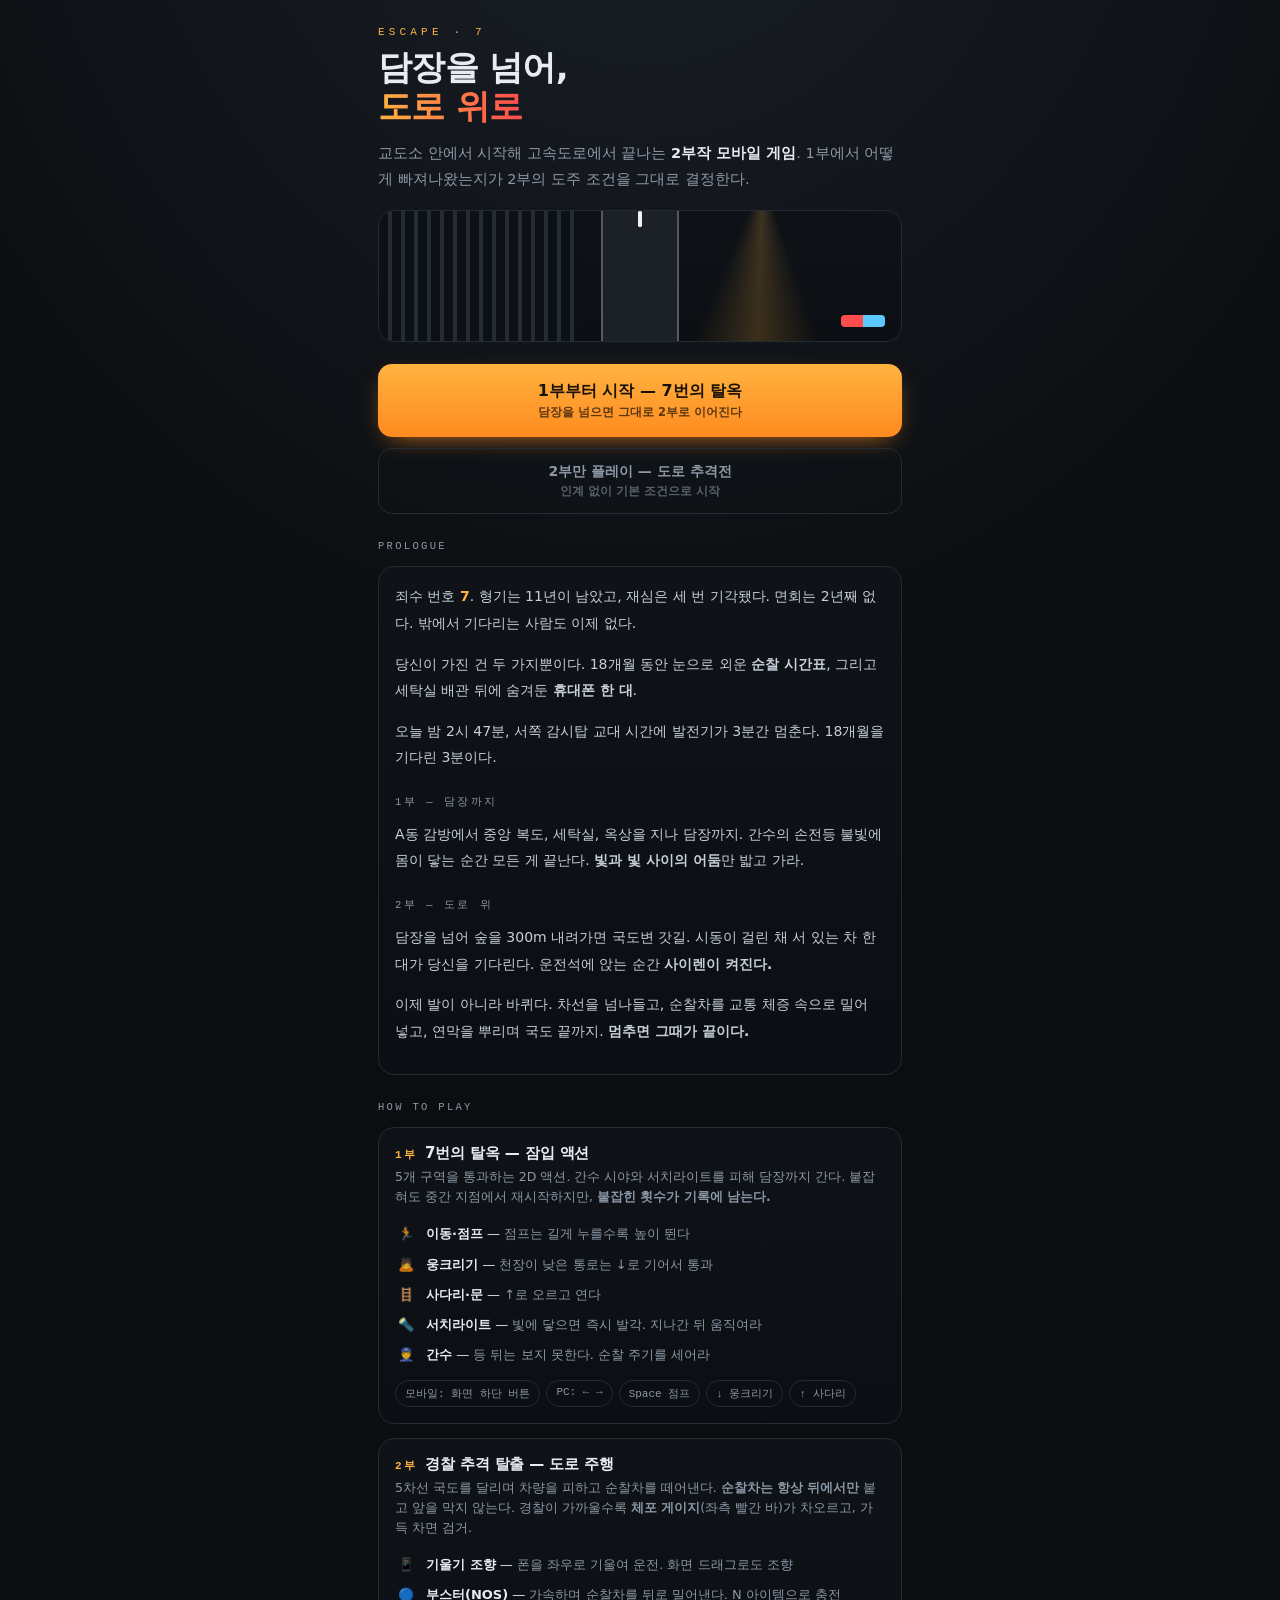
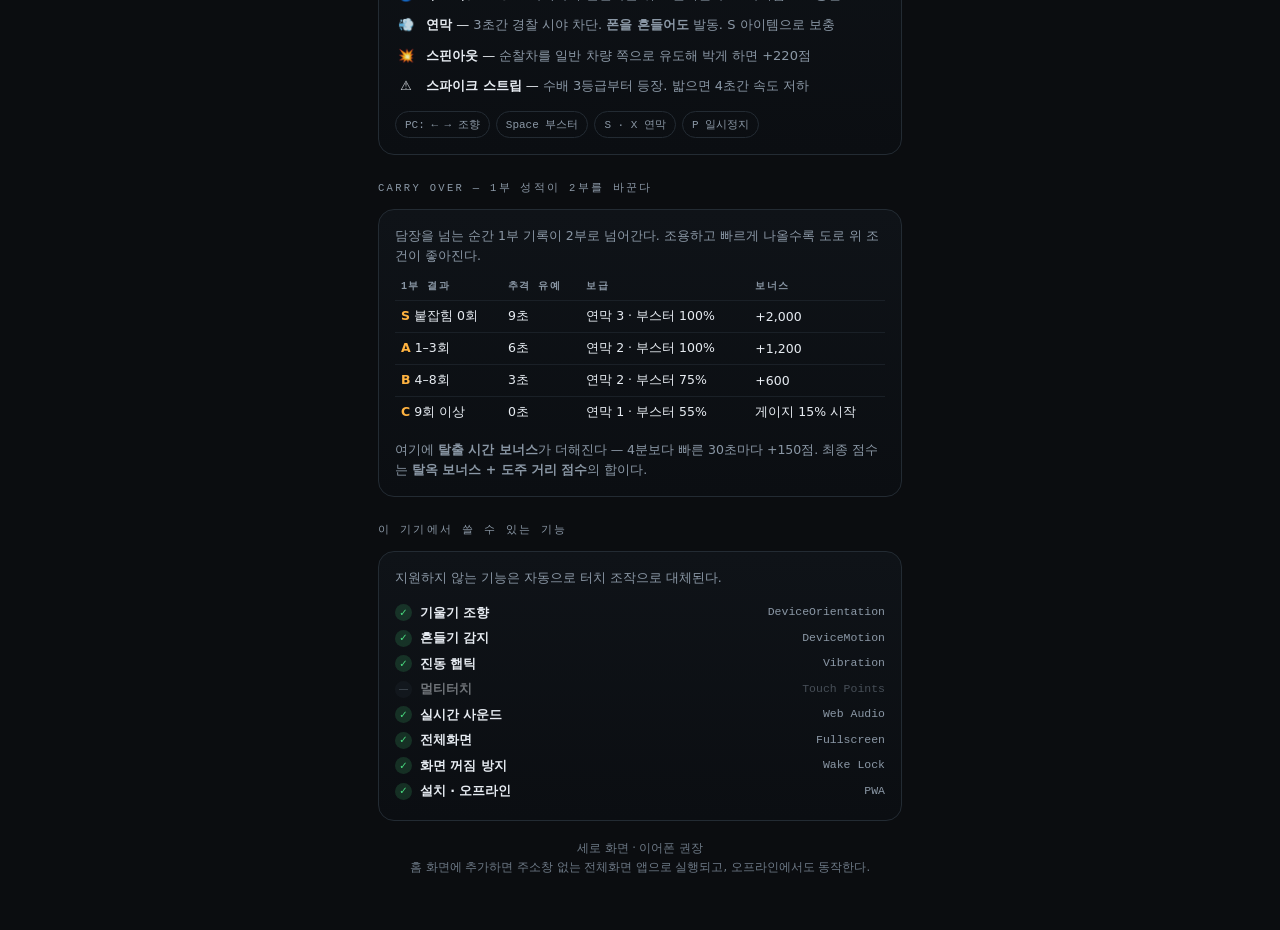
==== commit 99ce379c: "ESCAPE 7 — 1부 감옥 탈출과 2부 도로 추격을 하나의 흐름으로 연결 · index.html: 타이틀 허브 신설 (프롤로그, 1·2부 조작 설명, 인계 규칙표, 기기 기능 " ====
--- a/index.html
+++ b/index.html
@@ -2,1133 +2,244 @@
 <html lang="ko">
 <head>
 <meta charset="utf-8">
-<title>경찰 추격 탈출 — Police Chase Escape</title>
-<meta name="viewport" content="width=device-width,initial-scale=1,maximum-scale=1,viewport-fit=cover,user-scalable=no">
-<meta name="theme-color" content="#0b0e14">
+<title>ESCAPE 7 — 담장을 넘어, 도로 위로</title>
+<meta name="viewport" content="width=device-width,initial-scale=1,viewport-fit=cover">
+<meta name="theme-color" content="#0b0d10">
 <meta name="mobile-web-app-capable" content="yes">
 <meta name="apple-mobile-web-app-capable" content="yes">
 <meta name="apple-mobile-web-app-status-bar-style" content="black-translucent">
-<meta name="apple-mobile-web-app-title" content="경찰 추격 탈출">
+<meta name="apple-mobile-web-app-title" content="ESCAPE 7">
 <link rel="manifest" href="manifest.webmanifest">
 <link rel="apple-touch-icon" href="icon.svg">
 <style>
   :root{
-    --safe-t: env(safe-area-inset-top, 0px);
-    --safe-b: env(safe-area-inset-bottom, 0px);
-    --safe-l: env(safe-area-inset-left, 0px);
-    --safe-r: env(safe-area-inset-right, 0px);
-    --red:#ff3b4e; --blue:#3b8cff; --amber:#ffc23b; --ink:#0b0e14;
+    --bg:#0b0d10; --bg2:#12161b; --line:#232b33;
+    --fg:#e7ecf2; --dim:#8b98a6;
+    --amber:#ffb340; --amber2:#ff8a1f; --red:#ff4d4d; --blue:#5cc8ff; --green:#4ade80;
+    --mono:ui-monospace,SFMono-Regular,"SF Mono",Menlo,Consolas,monospace;
   }
-  *{box-sizing:border-box; -webkit-tap-highlight-color:transparent}
-  html,body{margin:0;height:100%;overflow:hidden;background:var(--ink);
-    font-family:-apple-system,BlinkMacSystemFont,"Segoe UI",system-ui,"Apple SD Gothic Neo","Malgun Gothic",sans-serif;
-    color:#eef2f8; overscroll-behavior:none; touch-action:none; user-select:none; -webkit-user-select:none}
-  #wrap{position:fixed; inset:0; overflow:hidden}
-  canvas{position:absolute; inset:0; width:100%; height:100%; display:block}
-
-  /* ---------- 화면 위 컨트롤 ---------- */
-  .pad{position:absolute; bottom:calc(18px + var(--safe-b)); width:88px; height:88px; border-radius:50%;
-    display:grid; place-items:center; text-align:center; line-height:1.05; font-weight:800; font-size:13px;
-    background:rgba(255,255,255,.07); border:1.5px solid rgba(255,255,255,.22);
-    backdrop-filter:blur(8px); -webkit-backdrop-filter:blur(8px); z-index:5;
-    transition:transform .07s ease, background .12s ease; letter-spacing:-.3px}
-  .pad small{display:block;font-size:10px;opacity:.6;font-weight:600;margin-top:2px}
-  .pad:active,.pad.on{transform:scale(.93)}
-  #boost{right:calc(16px + var(--safe-r)); border-color:rgba(59,140,255,.5); color:#cfe4ff;
-    background:radial-gradient(circle at 50% 120%, rgba(59,140,255,.45), rgba(59,140,255,.08))}
-  #boost.on{background:radial-gradient(circle at 50% 120%, rgba(59,140,255,.85), rgba(59,140,255,.3))}
-  #smoke{left:calc(16px + var(--safe-l)); border-color:rgba(255,194,59,.45); color:#ffe6b0;
-    background:radial-gradient(circle at 50% 120%, rgba(255,194,59,.3), rgba(255,194,59,.06))}
-  .pad.dim{opacity:.32}
-  #pauseBtn{position:absolute; top:calc(10px + var(--safe-t)); right:calc(12px + var(--safe-r));
-    width:44px;height:44px;border-radius:14px;display:grid;place-items:center;z-index:5;
-    background:rgba(255,255,255,.07);border:1px solid rgba(255,255,255,.16);font-size:16px}
-  .hide{display:none !important}
-
-  /* ---------- 오버레이 ---------- */
-  .sheet{position:absolute; inset:0; z-index:20; display:flex; flex-direction:column; justify-content:center;
-    align-items:center; gap:14px; padding:calc(22px + var(--safe-t)) 22px calc(22px + var(--safe-b));
-    background:radial-gradient(120% 80% at 50% 0%, rgba(59,140,255,.16), transparent 60%), rgba(6,8,12,.90);
-    backdrop-filter:blur(14px); -webkit-backdrop-filter:blur(14px); overflow-y:auto; text-align:center}
-  h1{margin:0; font-size:30px; letter-spacing:-1px; line-height:1.1}
-  h1 span{background:linear-gradient(90deg,var(--red),var(--blue)); -webkit-background-clip:text; background-clip:text; color:transparent}
-  .sub{margin:0; font-size:13px; opacity:.62; line-height:1.6; max-width:330px}
-  .btn{appearance:none; border:0; border-radius:16px; padding:15px 30px; font-size:17px; font-weight:800;
-    color:#fff; background:linear-gradient(135deg,#ff3b4e,#ff7a3b); box-shadow:0 10px 26px rgba(255,59,78,.32);
-    font-family:inherit; letter-spacing:-.3px}
-  .btn:active{transform:scale(.97)}
-  .btn.ghost{background:rgba(255,255,255,.08); box-shadow:none; border:1px solid rgba(255,255,255,.18); font-size:14px; padding:12px 20px}
-  .row{display:flex; gap:10px; flex-wrap:wrap; justify-content:center}
-
-  .card{width:100%; max-width:340px; border-radius:16px; padding:12px 14px;
-    background:rgba(255,255,255,.05); border:1px solid rgba(255,255,255,.09); text-align:left}
-  .card h3{margin:0 0 8px; font-size:12px; letter-spacing:.8px; text-transform:uppercase; opacity:.5}
-  .feat{display:flex; align-items:center; gap:8px; font-size:12.5px; padding:3.5px 0; line-height:1.35}
-  .feat i{flex:none; width:17px; height:17px; border-radius:50%; display:grid; place-items:center; font-size:10px; font-style:normal}
-  .ok i{background:rgba(60,220,140,.18); color:#4ade9b}
-  .no i{background:rgba(255,255,255,.08); color:#8b93a1}
-  .no{opacity:.5}
-  .feat b{font-weight:700}
-  .feat em{font-style:normal; opacity:.55; font-size:11.5px}
-
-  .scores{display:flex; gap:10px; width:100%; max-width:340px}
-  .score{flex:1; border-radius:16px; padding:12px; background:rgba(255,255,255,.05); border:1px solid rgba(255,255,255,.09)}
-  .score b{display:block; font-size:26px; letter-spacing:-1px; font-variant-numeric:tabular-nums}
-  .score span{font-size:10.5px; opacity:.5; letter-spacing:.5px}
-  .tag{display:inline-block; font-size:11px; font-weight:800; padding:5px 11px; border-radius:99px;
-    background:rgba(255,59,78,.16); color:#ff8592; border:1px solid rgba(255,59,78,.3); letter-spacing:.5px}
-  .toggles{display:flex; flex-direction:column; gap:2px; width:100%; max-width:340px}
-  .tg{display:flex; align-items:center; justify-content:space-between; gap:10px; padding:9px 2px; font-size:13.5px}
-  .tg em{font-style:normal; opacity:.45; font-size:11px; display:block; margin-top:1px}
-  .sw{flex:none; width:46px; height:27px; border-radius:99px; background:rgba(255,255,255,.13); position:relative; transition:background .15s}
-  .sw::after{content:""; position:absolute; top:3px; left:3px; width:21px; height:21px; border-radius:50%;
-    background:#fff; transition:transform .15s ease}
-  .sw.on{background:linear-gradient(90deg,#3b8cff,#4ade9b)}
-  .sw.on::after{transform:translateX(19px)}
-  .sw.off{opacity:.35}
-  #toast{position:absolute; left:50%; bottom:calc(122px + var(--safe-b)); transform:translateX(-50%);
-    z-index:9; font-size:13px; font-weight:700; padding:9px 16px; border-radius:99px; white-space:nowrap;
-    background:rgba(8,10,16,.82); border:1px solid rgba(255,255,255,.14); opacity:0; transition:opacity .2s}
-  #toast.show{opacity:1}
+  *{box-sizing:border-box;-webkit-tap-highlight-color:transparent}
+  html,body{margin:0;min-height:100%}
+  body{
+    background:radial-gradient(120% 70% at 50% -10%, #1b2129 0%, var(--bg) 55%), var(--bg);
+    color:var(--fg); font-family:"Pretendard","Apple SD Gothic Neo","Malgun Gothic",system-ui,sans-serif;
+    -webkit-text-size-adjust:100%;
+  }
+  .wrap{max-width:560px; margin:0 auto;
+    padding:calc(26px + env(safe-area-inset-top)) 18px calc(40px + env(safe-area-inset-bottom));}
+
+  /* ---------- 타이틀 ---------- */
+  .kicker{font-family:var(--mono); font-size:11px; letter-spacing:.38em; color:var(--amber); margin:0 0 10px}
+  h1{font-size:34px; line-height:1.15; margin:0 0 14px; letter-spacing:-.02em}
+  h1 em{font-style:normal; background:linear-gradient(90deg,var(--amber),var(--red));
+    -webkit-background-clip:text; background-clip:text; color:transparent}
+  .lede{color:var(--dim); font-size:14.5px; line-height:1.8; margin:0}
+  .lede b{color:var(--fg)}
+
+  .cover{position:relative; height:132px; margin:18px 0 22px; border:1px solid var(--line);
+    border-radius:16px; overflow:hidden; background:linear-gradient(180deg,#0f1318,#0b0e12)}
+  .cover .road{position:absolute; left:50%; top:0; bottom:0; width:78px; transform:translateX(-50%);
+    background:#1c2027; border-left:2px solid rgba(255,255,255,.25); border-right:2px solid rgba(255,255,255,.25)}
+  .cover .dash{position:absolute; left:50%; width:4px; height:16px; margin-left:-2px; background:rgba(255,255,255,.6);
+    border-radius:2px; animation:run 1.1s linear infinite}
+  @keyframes run{from{transform:translateY(-30px)}to{transform:translateY(160px)}}
+  .cover .bars{position:absolute; left:0; top:0; bottom:0; width:38%;
+    background:repeating-linear-gradient(90deg,#0d1116 0 9px,#242c35 9px 13px)}
+  .cover .light{position:absolute; right:12%; top:-30px; width:150px; height:190px;
+    background:conic-gradient(from 160deg at 50% 0%, transparent 0deg, rgba(255,179,64,.20) 22deg, transparent 44deg);
+    animation:sweep 3.6s ease-in-out infinite alternate; transform-origin:50% 0}
+  @keyframes sweep{from{transform:rotate(-22deg)}to{transform:rotate(22deg)}}
+  .cover .siren{position:absolute; right:16px; bottom:14px; width:44px; height:12px; border-radius:4px;
+    background:linear-gradient(90deg,var(--red) 0 50%, var(--blue) 50% 100%); animation:blink .55s steps(2) infinite}
+  @keyframes blink{50%{filter:brightness(.35)}}
+
+  /* ---------- 카드 ---------- */
+  .card{border:1px solid var(--line); border-radius:16px; padding:16px; margin:14px 0;
+    background:linear-gradient(180deg,#0f1318,#0b0e12)}
+  .card h2{font-size:15px; margin:0 0 4px; letter-spacing:-.01em}
+  .card h2 .no{font-family:var(--mono); font-size:11px; color:var(--amber); letter-spacing:.2em; margin-right:8px}
+  .card .sub{font-size:12.5px; color:var(--dim); margin:0 0 12px; line-height:1.6}
+  .sec{font-family:var(--mono); font-size:10.5px; letter-spacing:.22em; color:var(--dim); margin:26px 0 10px}
+
+  .row{display:flex; gap:9px; align-items:flex-start; font-size:13px; line-height:1.55; padding:5px 0}
+  .row i{flex:none; font-style:normal; width:22px; text-align:center; opacity:.9}
+  .row b{font-weight:700}
+  .row span{color:var(--dim)}
+
+  .keys{display:flex; flex-wrap:wrap; gap:6px; margin-top:10px}
+  .keys span{font-family:var(--mono); font-size:11px; color:var(--dim);
+    border:1px solid var(--line); padding:5px 9px; border-radius:99px}
+
+  table{width:100%; border-collapse:collapse; font-size:12.5px; margin-top:6px}
+  th,td{text-align:left; padding:7px 6px; border-bottom:1px solid #1a2027}
+  th{font-family:var(--mono); font-size:10px; letter-spacing:.14em; color:var(--dim); font-weight:600}
+  td b{color:var(--amber)}
+  tr:last-child td{border-bottom:0}
+
+  .story{font-size:14px; line-height:1.9; color:#c6cfda}
+  .story p{margin:0 0 14px}
+  .story .who{color:var(--amber); font-weight:700}
+  .story .mark{display:block; font-family:var(--mono); font-size:10.5px; letter-spacing:.24em;
+    color:var(--dim); margin:22px 0 8px}
+
+  /* ---------- 버튼 ---------- */
+  .btn{display:block; width:100%; text-align:center; text-decoration:none;
+    padding:17px; margin-top:11px; border-radius:14px; font-size:16px; font-weight:800;
+    background:linear-gradient(180deg,var(--amber),var(--amber2)); color:#1a1206;
+    box-shadow:0 8px 26px -12px var(--amber2); border:0; font-family:inherit}
+  .btn:active{transform:translateY(1px)}
+  .btn.ghost{background:none; border:1px solid var(--line); color:var(--dim);
+    box-shadow:none; font-size:14px; font-weight:600; padding:14px}
+  .btn small{display:block; font-size:11.5px; font-weight:600; opacity:.72; margin-top:3px}
+  .btn.ghost small{opacity:.6}
+
+  .note{font-size:11.5px; color:#6d7986; line-height:1.7; margin-top:18px; text-align:center}
+  .badge{display:inline-block; font-family:var(--mono); font-size:10px; letter-spacing:.16em;
+    border:1px solid var(--line); color:var(--dim); border-radius:99px; padding:4px 10px; margin-bottom:12px}
+  #resume{display:none}
+  .feat{display:flex; align-items:center; gap:8px; font-size:12.5px; padding:4px 0; line-height:1.4}
+  .feat i{flex:none; width:17px; height:17px; border-radius:50%; display:grid; place-items:center;
+    font-size:10px; font-style:normal; background:rgba(74,222,128,.16); color:var(--green)}
+  .feat.no{opacity:.45} .feat.no i{background:#1a2027; color:#8b98a6}
+  .feat em{font-style:normal; color:var(--dim); font-size:11.5px; margin-left:auto; font-family:var(--mono)}
 </style>
 </head>
 <body>
-<div id="wrap">
-  <canvas id="cv"></canvas>
-
-  <div id="boost" class="pad hide">부스터<small>NOS</small></div>
-  <div id="smoke" class="pad hide">연막<small>흔들기</small></div>
-  <div id="pauseBtn" class="hide">❚❚</div>
-  <div id="toast"></div>
-
-  <!-- 메인 메뉴 -->
-  <div id="menu" class="sheet">
-    <span class="tag">WANTED · LEVEL 1</span>
-    <h1>도로 위 <span>경찰 추격 탈출</span></h1>
-    <p class="sub">차선을 넘나들며 교통 체증을 피하고, 뒤에서 붙는 순찰차를 떼어내라.
-      경찰이 바짝 붙으면 <b>체포 게이지</b>가 차오른다.</p>
-
-    <div class="scores">
-      <div class="score"><b id="mBest">0</b><span>최고 점수</span></div>
-      <div class="score"><b id="mDist">0<small style="font-size:12px">m</small></b><span>최장 도주 거리</span></div>
+<div class="wrap">
+
+  <p class="kicker">ESCAPE · 7</p>
+  <h1>담장을 넘어,<br><em>도로 위로</em></h1>
+  <p class="lede">교도소 안에서 시작해 고속도로에서 끝나는 <b>2부작 모바일 게임</b>.
+    1부에서 어떻게 빠져나왔는지가 2부의 도주 조건을 그대로 결정한다.</p>
+
+  <div class="cover">
+    <div class="bars"></div>
+    <div class="light"></div>
+    <div class="road"></div>
+    <div class="dash" style="animation-delay:0s"></div>
+    <div class="dash" style="animation-delay:.37s"></div>
+    <div class="dash" style="animation-delay:.74s"></div>
+    <div class="siren"></div>
+  </div>
+
+  <a class="btn" href="prison.html">1부부터 시작 — 7번의 탈옥<small>담장을 넘으면 그대로 2부로 이어진다</small></a>
+  <a class="btn ghost" id="resume" href="chase.html">이어서 2부로 — 도로 추격전<small id="resumeInfo">인계 기록이 남아 있다</small></a>
+  <a class="btn ghost" href="chase.html?solo=1">2부만 플레이 — 도로 추격전<small>인계 없이 기본 조건으로 시작</small></a>
+
+  <!-- ================= 이야기 ================= -->
+  <p class="sec">PROLOGUE</p>
+  <div class="card">
+    <div class="story">
+      <p>죄수 번호 <span class="who">7</span>. 형기는 11년이 남았고, 재심은 세 번 기각됐다.
+        면회는 2년째 없다. 밖에서 기다리는 사람도 이제 없다.</p>
+      <p>당신이 가진 건 두 가지뿐이다. 18개월 동안 눈으로 외운 <b>순찰 시간표</b>,
+        그리고 세탁실 배관 뒤에 숨겨둔 <b>휴대폰 한 대</b>.</p>
+      <p>오늘 밤 2시 47분, 서쪽 감시탑 교대 시간에 발전기가 3분간 멈춘다.
+        18개월을 기다린 3분이다.</p>
+
+      <span class="mark">1부 — 담장까지</span>
+      <p>A동 감방에서 중앙 복도, 세탁실, 옥상을 지나 담장까지.
+        간수의 손전등 불빛에 몸이 닿는 순간 모든 게 끝난다.
+        <b>빛과 빛 사이의 어둠</b>만 밟고 가라.</p>
+
+      <span class="mark">2부 — 도로 위</span>
+      <p>담장을 넘어 숲을 300m 내려가면 국도변 갓길.
+        시동이 걸린 채 서 있는 차 한 대가 당신을 기다린다.
+        운전석에 앉는 순간 <b>사이렌이 켜진다.</b></p>
+      <p>이제 발이 아니라 바퀴다. 차선을 넘나들고, 순찰차를 교통 체증 속으로 밀어 넣고,
+        연막을 뿌리며 국도 끝까지. <b>멈추면 그때가 끝이다.</b></p>
     </div>
-
-    <div class="card">
-      <h3>이 기기에서 쓸 수 있는 모바일 기능</h3>
-      <div id="featList"></div>
+  </div>
+
+  <!-- ================= 게임 설명 ================= -->
+  <p class="sec">HOW TO PLAY</p>
+
+  <div class="card">
+    <h2><span class="no">1부</span>7번의 탈옥 — 잠입 액션</h2>
+    <p class="sub">5개 구역을 통과하는 2D 액션. 간수 시야와 서치라이트를 피해 담장까지 간다.
+      붙잡혀도 중간 지점에서 재시작하지만, <b>붙잡힌 횟수가 기록에 남는다.</b></p>
+    <div class="row"><i>🏃</i><div><b>이동·점프</b> — <span>점프는 길게 누를수록 높이 뛴다</span></div></div>
+    <div class="row"><i>🙇</i><div><b>웅크리기</b> — <span>천장이 낮은 통로는 ↓로 기어서 통과</span></div></div>
+    <div class="row"><i>🪜</i><div><b>사다리·문</b> — <span>↑로 오르고 연다</span></div></div>
+    <div class="row"><i>🔦</i><div><b>서치라이트</b> — <span>빛에 닿으면 즉시 발각. 지나간 뒤 움직여라</span></div></div>
+    <div class="row"><i>👮</i><div><b>간수</b> — <span>등 뒤는 보지 못한다. 순찰 주기를 세어라</span></div></div>
+    <div class="keys">
+      <span>모바일: 화면 하단 버튼</span><span>PC: ← →</span><span>Space 점프</span><span>↓ 웅크리기</span><span>↑ 사다리</span>
     </div>
-
-    <div class="toggles card">
-      <h3>설정</h3>
-      <div class="tg" data-k="tilt"><div>기울기 조향 <em>폰을 좌우로 기울여 운전</em></div><div class="sw" id="swTilt"></div></div>
-      <div class="tg" data-k="haptic"><div>진동 햅틱 <em>충돌·아차상황에서 진동</em></div><div class="sw" id="swHaptic"></div></div>
-      <div class="tg" data-k="sound"><div>사운드 <em>엔진음·사이렌</em></div><div class="sw" id="swSound"></div></div>
-      <div class="tg" data-k="shake"><div>흔들어서 연막 <em>폰을 흔들면 연막 살포</em></div><div class="sw" id="swShake"></div></div>
+  </div>
+
+  <div class="card">
+    <h2><span class="no">2부</span>경찰 추격 탈출 — 도로 주행</h2>
+    <p class="sub">5차선 국도를 달리며 차량을 피하고 순찰차를 떼어낸다.
+      <b>순찰차는 항상 뒤에서만</b> 붙고 앞을 막지 않는다.
+      경찰이 가까울수록 <b>체포 게이지</b>(좌측 빨간 바)가 차오르고, 가득 차면 검거.</p>
+    <div class="row"><i>📱</i><div><b>기울기 조향</b> — <span>폰을 좌우로 기울여 운전. 화면 드래그로도 조향</span></div></div>
+    <div class="row"><i>🔵</i><div><b>부스터(NOS)</b> — <span>가속하며 순찰차를 뒤로 밀어낸다. N 아이템으로 충전</span></div></div>
+    <div class="row"><i>💨</i><div><b>연막</b> — <span>3초간 경찰 시야 차단. <b>폰을 흔들어도</b> 발동. S 아이템으로 보충</span></div></div>
+    <div class="row"><i>💥</i><div><b>스핀아웃</b> — <span>순찰차를 일반 차량 쪽으로 유도해 박게 하면 +220점</span></div></div>
+    <div class="row"><i>⚠️</i><div><b>스파이크 스트립</b> — <span>수배 3등급부터 등장. 밟으면 4초간 속도 저하</span></div></div>
+    <div class="keys">
+      <span>PC: ← → 조향</span><span>Space 부스터</span><span>S · X 연막</span><span>P 일시정지</span>
     </div>
-
-    <button class="btn" id="startBtn">추격 시작</button>
-    <p class="sub" style="font-size:11.5px">화면을 좌우로 <b>드래그</b>해도 조향된다 · 5차선 도로 · 순찰차는 <b>뒤에서만</b> 붙는다<br>
-      PC: ← → 조향 · Space 부스터 · <b>S 또는 X 연막</b> · P 일시정지</p>
-  </div>
-
-  <!-- 일시정지 -->
-  <div id="pause" class="sheet hide">
-    <h1>일시 정지</h1>
-    <p class="sub">기울기 조향을 쓰는 중이라면, 지금 잡고 있는 각도가 <b>중립</b>으로 다시 맞춰진다.</p>
-    <div class="row">
-      <button class="btn" id="resumeBtn">계속하기</button>
-      <button class="btn ghost" id="quitBtn">그만두기</button>
-    </div>
-  </div>
-
-  <!-- 게임 오버 -->
-  <div id="over" class="sheet hide">
-    <span class="tag" id="overTag">BUSTED</span>
-    <h1 id="overTitle">검거되었다</h1>
-    <div class="scores">
-      <div class="score"><b id="oScore">0</b><span>점수</span></div>
-      <div class="score"><b id="oBest">0</b><span>최고 점수</span></div>
-    </div>
-    <div class="card" id="statCard"></div>
-    <div class="row">
-      <button class="btn" id="retryBtn">다시 도주</button>
-      <button class="btn ghost" id="menuBtn">메뉴로</button>
-    </div>
-  </div>
+  </div>
+
+  <!-- ================= 인계 ================= -->
+  <p class="sec">CARRY OVER — 1부 성적이 2부를 바꾼다</p>
+  <div class="card">
+    <p class="sub" style="margin-bottom:2px">담장을 넘는 순간 1부 기록이 2부로 넘어간다.
+      조용하고 빠르게 나올수록 도로 위 조건이 좋아진다.</p>
+    <table>
+      <tr><th>1부 결과</th><th>추격 유예</th><th>보급</th><th>보너스</th></tr>
+      <tr><td><b>S</b> 붙잡힘 0회</td><td>9초</td><td>연막 3 · 부스터 100%</td><td>+2,000</td></tr>
+      <tr><td><b>A</b> 1–3회</td><td>6초</td><td>연막 2 · 부스터 100%</td><td>+1,200</td></tr>
+      <tr><td><b>B</b> 4–8회</td><td>3초</td><td>연막 2 · 부스터 75%</td><td>+600</td></tr>
+      <tr><td><b>C</b> 9회 이상</td><td>0초</td><td>연막 1 · 부스터 55%</td><td>게이지 15% 시작</td></tr>
+    </table>
+    <p class="sub" style="margin:12px 0 0">여기에 <b>탈출 시간 보너스</b>가 더해진다 — 4분보다 빠른 30초마다 +150점.
+      최종 점수는 <b>탈옥 보너스 + 도주 거리 점수</b>의 합이다.</p>
+  </div>
+
+  <!-- ================= 모바일 기능 ================= -->
+  <p class="sec">이 기기에서 쓸 수 있는 기능</p>
+  <div class="card" id="featCard">
+    <p class="sub">지원하지 않는 기능은 자동으로 터치 조작으로 대체된다.</p>
+    <div id="featList"></div>
+  </div>
+
+  <p class="note">세로 화면 · 이어폰 권장<br>
+    홈 화면에 추가하면 주소창 없는 전체화면 앱으로 실행되고, 오프라인에서도 동작한다.</p>
 </div>
 
 <script>
 "use strict";
-/* =========================================================================
-   경찰 추격 탈출 — 모바일 웹 게임 (단일 파일)
-   사용 중인 모바일 기능:
-     · DeviceOrientation  → 기울기 조향
-     · DeviceMotion       → 흔들기 감지(연막)
-     · Vibration API      → 충돌/아차 상황 햅틱
-     · Fullscreen + Screen Orientation Lock
-     · Screen Wake Lock   → 플레이 중 화면 꺼짐 방지
-     · Web Audio API      → 엔진음/사이렌 실시간 합성
-     · Pointer(터치) 드래그 조향, visibilitychange 자동 일시정지
-     · localStorage 기록 저장, PWA(manifest + service worker) 오프라인 설치
-   ========================================================================= */
-
 const $ = s => document.querySelector(s);
-const clamp = (v,a,b) => v<a?a:v>b?b:v;
-const lerp  = (a,b,t) => a+(b-a)*t;
-const rand  = (a,b) => a+Math.random()*(b-a);
-const pick  = a => a[(Math.random()*a.length)|0];
-
-/* ---------------------------------------------------------------- 캔버스 */
-const cv = $('#cv'), ctx = cv.getContext('2d', { alpha:false });
-let W = 0, H = 0, DPR = 1;
-function resize(){
-  DPR = Math.min(window.devicePixelRatio || 1, 2);
-  W = wrapEl.clientWidth; H = wrapEl.clientHeight;
-  cv.width = Math.round(W*DPR); cv.height = Math.round(H*DPR);
-  ctx.setTransform(DPR,0,0,DPR,0,0);
-  road.w = Math.min(W*0.92, H*0.86);   // 5차선 — 좌우 회피 공간 확보
-  road.x = (W - road.w)/2;
-  road.lane = road.w / LANES;
-  car.w = Math.min(road.lane*0.66, W*0.13); car.h = car.w*2.0;
-  car.y = H*0.72;
-  if(player && state === 'menu') player.x = W/2;
-}
-const wrapEl = $('#wrap');
-addEventListener('resize', resize);
-addEventListener('orientationchange', () => setTimeout(resize, 250));
-
-/* ---------------------------------------------------------------- 상태 */
-const LANES = 5;
-const road = { x:0, w:0, lane:0 };
-const car  = { w:0, h:0, y:0 };
-
-let state = 'menu';              // menu | playing | pause | over
-let player, cops, traffic, items, hazards, parts;
-let dist, score, combo, comboT, heat, capture, shakeAmt, scrollY, flash;
-let boostFuel, boostOn, smokeStock, smokeT, blowoutT, crashT, stats;
-let lastT = 0, rafId = 0;
-
-const store = {
-  get best(){ return +(localStorage.getItem('pce.best')||0); },
-  set best(v){ localStorage.setItem('pce.best', v|0); },
-  get dist(){ return +(localStorage.getItem('pce.dist')||0); },
-  set dist(v){ localStorage.setItem('pce.dist', v|0); },
-  get opt(){ try{ return JSON.parse(localStorage.getItem('pce.opt')) || {}; }catch(e){ return {}; } },
-  set opt(v){ localStorage.setItem('pce.opt', JSON.stringify(v)); }
-};
-
-/* ---------------------------------------------------------------- 기기 기능 감지 */
-const feat = {
-  tilt:     'DeviceOrientationEvent' in window,
-  tiltPerm: typeof DeviceOrientationEvent !== 'undefined' && typeof DeviceOrientationEvent.requestPermission === 'function',
-  motion:   'DeviceMotionEvent' in window,
-  vibrate:  'vibrate' in navigator,
-  fs:       !!(wrapEl.requestFullscreen || wrapEl.webkitRequestFullscreen),
-  wake:     'wakeLock' in navigator,
-  audio:    !!(window.AudioContext || window.webkitAudioContext),
-  orient:   !!(screen.orientation && screen.orientation.lock),
-  sw:       'serviceWorker' in navigator,
-  touch:    matchMedia('(pointer:coarse)').matches || 'ontouchstart' in window
-};
-const opt = Object.assign({ tilt:feat.tilt, haptic:feat.vibrate, sound:true, shake:feat.motion }, store.opt);
-
-function renderFeatures(){
-  const list = [
-    [feat.tilt,    '기울기 조향',      'DeviceOrientation'],
-    [feat.motion,  '흔들기 감지',      'DeviceMotion'],
-    [feat.vibrate, '진동 햅틱',        'Vibration API'],
-    [feat.audio,   '실시간 사운드',     'Web Audio'],
-    [feat.fs,      '전체화면',         'Fullscreen API'],
-    [feat.wake,    '화면 꺼짐 방지',    'Wake Lock'],
-    [feat.orient,  '세로 화면 고정',    'Orientation Lock'],
-    [feat.sw,      '설치 · 오프라인',   'PWA'],
-  ];
-  $('#featList').innerHTML = list.map(([ok,name,api]) =>
-    `<div class="feat ${ok?'ok':'no'}"><i>${ok?'✓':'—'}</i><b>${name}</b><em>${api}</em></div>`
-  ).join('');
-  for(const k of ['tilt','haptic','sound','shake']){
-    const el = $('#sw'+k[0].toUpperCase()+k.slice(1));
-    const supported = k==='tilt'?feat.tilt : k==='haptic'?feat.vibrate : k==='sound'?feat.audio : feat.motion;
-    el.classList.toggle('on', !!opt[k] && supported);
-    el.classList.toggle('off', !supported);
+
+/* 이어하기 — 1부 인계 기록이 남아 있으면 노출 */
+try{
+  const c = JSON.parse(localStorage.getItem('escape7.handoff'));
+  if(c && c.ts && Date.now() - c.ts < 2*60*60*1000){
+    $('#resume').style.display = 'block';
+    $('#resumeInfo').textContent =
+      '1부 ' + c.grade + ' · ' + c.time + '초 · 붙잡힘 ' + c.deaths + '회 → 보너스 +' + c.bonus.toLocaleString();
   }
-}
-document.querySelectorAll('.tg').forEach(tg => tg.addEventListener('click', () => {
-  const k = tg.dataset.k;
-  const supported = k==='tilt'?feat.tilt : k==='haptic'?feat.vibrate : k==='sound'?feat.audio : feat.motion;
-  if(!supported){ toast('이 기기에서는 지원하지 않는다'); return; }
-  opt[k] = !opt[k]; store.opt = opt; renderFeatures();
-  if(k==='tilt' && opt[k]) requestTilt();
-  if(k==='sound') Audio2.mute(!opt.sound);
-  if(k==='haptic' && opt[k]) buzz(20);
-}));
-
-/* ---------------------------------------------------------------- 햅틱 */
-function buzz(p){ if(opt.haptic && feat.vibrate){ try{ navigator.vibrate(p); }catch(e){} } }
-
-/* ---------------------------------------------------------------- 사운드 (Web Audio) */
-const Audio2 = (() => {
-  let ac, master, eng, engF, engG, sirA, sirB, sirG, sirLFO, noiseBuf, ready = false;
-  function init(){
-    if(ready || !feat.audio) return;
-    const AC = window.AudioContext || window.webkitAudioContext;
-    ac = new AC();
-    master = ac.createGain(); master.gain.value = opt.sound ? 0.9 : 0; master.connect(ac.destination);
-
-    // 엔진: 톱니파 + 로우패스
-    eng = ac.createOscillator(); eng.type='sawtooth'; eng.frequency.value=70;
-    engF = ac.createBiquadFilter(); engF.type='lowpass'; engF.frequency.value=520; engF.Q.value=6;
-    engG = ac.createGain(); engG.gain.value=0;
-    eng.connect(engF); engF.connect(engG); engG.connect(master); eng.start();
-
-    // 사이렌: 두 오실레이터를 LFO로 흔들어 요란한 소리
-    sirG = ac.createGain(); sirG.gain.value=0;
-    sirA = ac.createOscillator(); sirA.type='square'; sirA.frequency.value=760;
-    sirB = ac.createOscillator(); sirB.type='square'; sirB.frequency.value=980;
-    sirLFO = ac.createOscillator(); sirLFO.type='sine'; sirLFO.frequency.value=1.6;
-    const lg = ac.createGain(); lg.gain.value=150;
-    sirLFO.connect(lg); lg.connect(sirA.frequency); lg.connect(sirB.frequency);
-    const sf = ac.createBiquadFilter(); sf.type='bandpass'; sf.frequency.value=900; sf.Q.value=1.2;
-    sirA.connect(sf); sirB.connect(sf); sf.connect(sirG); sirG.connect(master);
-    sirA.start(); sirB.start(); sirLFO.start();
-
-    // 화이트 노이즈 버퍼(충돌/스크래치/연막)
-    noiseBuf = ac.createBuffer(1, ac.sampleRate*0.7, ac.sampleRate);
-    const d = noiseBuf.getChannelData(0);
-    for(let i=0;i<d.length;i++) d[i] = (Math.random()*2-1) * (1 - i/d.length);
-    ready = true;
-  }
-  const t = () => ac.currentTime;
-  function noise(dur, vol, freq, type='lowpass'){
-    if(!ready) return;
-    const s = ac.createBufferSource(); s.buffer = noiseBuf;
-    const f = ac.createBiquadFilter(); f.type=type; f.frequency.value=freq;
-    const g = ac.createGain(); g.gain.setValueAtTime(vol, t());
-    g.gain.exponentialRampToValueAtTime(0.0001, t()+dur);
-    s.connect(f); f.connect(g); g.connect(master); s.start(); s.stop(t()+dur+0.05);
-  }
-  function blip(f0, f1, dur, vol, type='triangle'){
-    if(!ready) return;
-    const o = ac.createOscillator(); o.type=type; o.frequency.setValueAtTime(f0, t());
-    o.frequency.exponentialRampToValueAtTime(f1, t()+dur);
-    const g = ac.createGain(); g.gain.setValueAtTime(vol, t());
-    g.gain.exponentialRampToValueAtTime(0.0001, t()+dur);
-    o.connect(g); g.connect(master); o.start(); o.stop(t()+dur+0.02);
-  }
-  return {
-    unlock(){ init(); if(ac && ac.state==='suspended') ac.resume(); },
-    mute(m){ if(ready) master.gain.value = m?0:0.9; },
-    suspend(){ if(ac && ac.state==='running') ac.suspend(); },
-    resume(){ if(ac && ac.state==='suspended') ac.resume(); },
-    engine(v, on){ if(!ready) return;
-      engF.frequency.value = 380 + v*0.55;
-      eng.frequency.value  = 56 + v*0.085;
-      engG.gain.value = lerp(engG.gain.value, on?0.055:0.0, 0.2);
-    },
-    siren(level){ if(!ready) return;
-      sirG.gain.value = lerp(sirG.gain.value, clamp(level,0,1)*0.075, 0.15);
-      sirLFO.frequency.value = 1.3 + clamp(level,0,1)*1.6;
-    },
-    crash(){ noise(0.5, 0.55, 1400); blip(180, 60, 0.35, 0.28, 'square'); },
-    scrape(){ noise(0.12, 0.12, 3200, 'highpass'); },
-    near(){ blip(1400, 700, 0.09, 0.10); },
-    nos(){ blip(300, 1500, 0.35, 0.20, 'sawtooth'); noise(0.5, 0.14, 900); },
-    puff(){ noise(0.6, 0.30, 700); },
-    coin(){ blip(700, 1500, 0.12, 0.16); },
-    bust(){ blip(500, 90, 1.0, 0.32, 'square'); noise(0.9, 0.3, 600); },
-    copOut(){ noise(0.45, 0.4, 1100); blip(420, 110, 0.5, 0.22, 'square'); }
-  };
-})();
-
-/* ---------------------------------------------------------------- 입력 */
-const input = { steer:0, drag:null, keyL:false, keyR:false, boost:false };
-let tiltRaw = null, tiltZero = 0, tiltActive = false;
-
-function onOrient(e){
-  if(e.gamma == null) return;
-  tiltActive = true;
-  // 세로 모드 기준 gamma(좌우 기울기). 가로 모드면 beta 사용
-  const landscape = Math.abs(window.orientation||0) === 90 || (screen.orientation && screen.orientation.angle%180 === 90);
-  tiltRaw = landscape ? -(e.beta||0) * Math.sign(screen.orientation ? (screen.orientation.angle===90?1:-1) : 1) : e.gamma;
-}
-function requestTilt(){
-  if(!feat.tilt) return;
-  const attach = () => addEventListener('deviceorientation', onOrient);
-  if(feat.tiltPerm){
-    DeviceOrientationEvent.requestPermission().then(r => {
-      if(r === 'granted'){ attach(); }
-      else { opt.tilt = false; store.opt = opt; renderFeatures(); toast('기울기 권한이 거부되어 드래그로 조향한다'); }
-    }).catch(()=>{});
-  } else attach();
-}
-function calibrateTilt(){ if(tiltRaw != null) tiltZero = tiltRaw; }
-
-/* 흔들기 감지 */
-let shakeCool = 0, lastMag = 0;
-function onMotion(e){
-  const a = e.accelerationIncludingGravity; if(!a) return;
-  const m = Math.hypot(a.x||0, a.y||0, a.z||0);
-  const jerk = Math.abs(m - lastMag); lastMag = m;
-  if(jerk > 12 && shakeCool <= 0 && state === 'playing'){ shakeCool = 1.0; useSmoke(); }
-}
-if(feat.motion) addEventListener('devicemotion', onMotion);
-
-/* 드래그 조향 */
-wrapEl.addEventListener('pointerdown', e => {
-  if(e.target.closest('.pad,.btn,.sheet,#pauseBtn')) return;
-  input.drag = { id:e.pointerId, x:e.clientX, base:player ? player.x : W/2 };
-});
-wrapEl.addEventListener('pointermove', e => {
-  if(input.drag && input.drag.id === e.pointerId) input.drag.x = e.clientX;
-});
-const endDrag = e => { if(input.drag && input.drag.id === e.pointerId) input.drag = null; };
-wrapEl.addEventListener('pointerup', endDrag);
-wrapEl.addEventListener('pointercancel', endDrag);
-
-/* e.code로 판정 — 한글 IME나 다른 자판에서도 동일하게 먹는다 */
-addEventListener('keydown', e => {
-  if(e.repeat && (e.code==='KeyS'||e.code==='KeyX'||e.code==='ShiftLeft')) return;
-  switch(e.code){
-    case 'ArrowLeft': case 'KeyA': input.keyL = true; break;
-    case 'ArrowRight': case 'KeyD': input.keyR = true; break;
-    case 'Space': case 'ArrowUp': case 'KeyW': input.boost = true; e.preventDefault(); break;
-    case 'KeyS': case 'KeyX': case 'ShiftLeft': case 'ArrowDown':   // 연막
-      useSmoke(); e.preventDefault(); break;
-    case 'KeyP': case 'Escape':
-      if(state==='playing') doPause(); else if(state==='pause') doResume(); break;
-    case 'Enter': case 'NumpadEnter':
-      if(state==='menu'||state==='over') startGame(); else if(state==='pause') doResume(); break;
-  }
-});
-addEventListener('keyup', e => {
-  switch(e.code){
-    case 'ArrowLeft': case 'KeyA': input.keyL = false; break;
-    case 'ArrowRight': case 'KeyD': input.keyR = false; break;
-    case 'Space': case 'ArrowUp': case 'KeyW': input.boost = false; break;
-  }
-});
-
-/* 버튼 */
-const boostBtn = $('#boost'), smokeBtn = $('#smoke');
-const hold = (el, on, off) => {
-  el.addEventListener('pointerdown', e => { e.preventDefault(); el.setPointerCapture?.(e.pointerId); on(); });
-  ['pointerup','pointercancel','pointerleave'].forEach(t => el.addEventListener(t, off));
-};
-hold(boostBtn, () => input.boost = true, () => input.boost = false);
-smokeBtn.addEventListener('pointerdown', e => { e.preventDefault(); useSmoke(); });
-
-/* ---------------------------------------------------------------- 전체화면 / 웨이크락 */
-let wakeSentinel = null;
-async function goImmersive(){
-  try{ await (wrapEl.requestFullscreen?.({navigationUI:'hide'}) || wrapEl.webkitRequestFullscreen?.()); }catch(e){}
-  try{ await screen.orientation.lock('portrait'); }catch(e){}
-  requestWake();
-}
-async function requestWake(){
-  if(!feat.wake || wakeSentinel) return;
-  try{
-    wakeSentinel = await navigator.wakeLock.request('screen');
-    wakeSentinel.addEventListener('release', () => wakeSentinel = null);
-  }catch(e){ wakeSentinel = null; }
-}
-function releaseWake(){ try{ wakeSentinel && wakeSentinel.release(); }catch(e){} wakeSentinel = null; }
-document.addEventListener('visibilitychange', () => {
-  if(document.hidden){ if(state==='playing') doPause(); Audio2.suspend(); }
-  else { if(state==='playing') requestWake(); }
-});
-
-/* ---------------------------------------------------------------- 토스트 */
-let toastT = 0;
-function toast(msg, ms=1500){
-  const el = $('#toast'); el.textContent = msg; el.classList.add('show');
-  clearTimeout(toastT); toastT = setTimeout(() => el.classList.remove('show'), ms);
-}
-
-/* ---------------------------------------------------------------- 게임 리셋 */
-function reset(){
-  player = { x:W/2, vx:0, v:430, tilt:0, hp:1 };
-  cops = []; traffic = []; items = []; hazards = []; parts = [];
-  dist = 0; score = 0; combo = 0; comboT = 0; heat = 1; capture = 0;
-  shakeAmt = 0; scrollY = 0; flash = 0;
-  boostFuel = 100; boostOn = 0; smokeStock = 2; smokeT = 0; blowoutT = 0; crashT = 0;
-  spawn.traffic = 0.8; spawn.cop = 3.2; spawn.item = 4.0; spawn.hazard = 14;
-  stats = { near:0, crash:0, copsOut:0, nos:0, smoke:0, top:0 };
-}
-const spawn = { traffic:0, cop:0, item:0, hazard:0 };
-
-/* ---------------------------------------------------------------- 화면 전환 */
-function show(id){ ['menu','pause','over'].forEach(k => $('#'+k).classList.toggle('hide', k !== id)); }
-function hud(on){
-  boostBtn.classList.toggle('hide', !on);
-  smokeBtn.classList.toggle('hide', !on);
-  $('#pauseBtn').classList.toggle('hide', !on);
-}
-function startGame(){
-  Audio2.unlock(); Audio2.mute(!opt.sound);
-  if(opt.tilt) requestTilt();
-  resize(); reset(); calibrateTilt();
-  state = 'playing'; show(null); hud(true); requestWake();
-  lastT = performance.now();
-  toast(opt.tilt && feat.tilt ? '폰을 기울여 조향 · 드래그도 가능' : '화면을 좌우로 드래그해 조향', 2200);
-}
-function doPause(){
-  if(state !== 'playing') return;
-  state = 'pause'; show('pause'); hud(false); releaseWake(); Audio2.siren(0);
-}
-function doResume(){
-  if(state !== 'pause') return;
-  Audio2.resume(); calibrateTilt();
-  state = 'playing'; show(null); hud(true); requestWake(); lastT = performance.now();
-}
-function toMenu(){
-  state = 'menu'; show('menu'); hud(false); releaseWake();
-  $('#mBest').textContent = store.best.toLocaleString();
-  $('#mDist').innerHTML = store.dist.toLocaleString() + '<small style="font-size:12px">m</small>';
-  renderFeatures();
-}
-function gameOver(reason){
-  state = 'over'; hud(false); releaseWake();
-  const s = score|0;
-  const best = Math.max(store.best, s); store.best = best;
-  store.dist = Math.max(store.dist, dist|0);
-  buzz([90,60,90,60,180]); Audio2.bust(); Audio2.siren(0);
-  $('#overTag').textContent = reason === 'bust' ? 'BUSTED' : 'WRECKED';
-  $('#overTitle').textContent = reason === 'bust' ? '검거되었다' : '차가 못 쓰게 됐다';
-  $('#oScore').textContent = s.toLocaleString();
-  $('#oBest').textContent = best.toLocaleString();
-  const rows = [
-    ['도주 거리', (dist|0).toLocaleString()+' m'],
-    ['최고 속도', (stats.top/4|0)+' km/h'],
-    ['아차 상황 통과', stats.near+'회'],
-    ['따돌린 순찰차', stats.copsOut+'대'],
-    ['충돌', stats.crash+'회'],
-    ['부스터 / 연막', stats.nos+' / '+stats.smoke],
-    ['최종 수배 등급', 'LEVEL '+heat],
-  ];
-  $('#statCard').innerHTML = '<h3>기록</h3>' + rows.map(([a,b]) =>
-    `<div class="feat ok" style="justify-content:space-between"><b style="font-weight:600;opacity:.7">${a}</b><em style="opacity:1;font-weight:800">${b}</em></div>`
-  ).join('');
-  show('over');
-}
-$('#startBtn').onclick  = () => { goImmersive(); startGame(); };
-$('#retryBtn').onclick  = () => startGame();
-$('#menuBtn').onclick   = () => toMenu();
-$('#resumeBtn').onclick = () => doResume();
-$('#quitBtn').onclick   = () => {   // 기록만 남기고 메뉴로
-  store.best = Math.max(store.best, score|0);
-  store.dist = Math.max(store.dist, dist|0);
-  toMenu();
-};
-$('#pauseBtn').onclick  = () => doPause();
-
-/* ---------------------------------------------------------------- 액션 */
-function useSmoke(){
-  if(state !== 'playing' || smokeStock <= 0 || smokeT > 0) return;
-  smokeStock--; smokeT = 3.2; stats.smoke++;
-  Audio2.puff(); buzz([25,40,25]); toast('연막 살포! 경찰 시야 차단');
-  for(let i=0;i<46;i++) parts.push({
-    x:player.x+rand(-20,20), y:car.y+car.h/2+rand(0,26),
-    vx:rand(-90,90), vy:rand(40,230), life:rand(0.9,2.0), r:rand(12,30),
-    c:'rgba(220,224,232,', fade:0.42, grow:34
-  });
-}
-function laneX(i){ return road.x + road.lane*(i+0.5); }
-
-/* ---------------------------------------------------------------- 스폰 */
-function spawnTraffic(){
-  const lane = (Math.random()*LANES)|0;
-  const truck = Math.random() < 0.22;
-  const w = truck ? road.lane*0.72 : road.lane*0.6;
-  const h = truck ? w*3.0 : w*2.0;
-  const x = laneX(lane) + rand(-road.lane*0.08, road.lane*0.08);
-  // 너무 겹치는 스폰 방지
-  for(const t of traffic) if(Math.abs(t.x-x) < road.lane*0.95 && t.y > -h*3.2) return;
-  traffic.push({ x, y:-h-20, w, h, v:rand(150,265) * (truck?0.8:1), truck,
-    col:pick(['#e2e8f2','#9aa6b8','#2f6fd0','#c2402f','#f0b429','#3d4655','#26a065','#7d4bd8']),
-    passed:false, nearOK:true });
-}
-function spawnCop(){
-  cops.push({
-    x: clamp(player.x + rand(-road.lane*1.8, road.lane*1.8), road.x+road.lane*0.4, road.x+road.w-road.lane*0.4),
-    y: H + rand(70, 240),                       // 항상 화면 아래(뒤쪽)에서만 등장
-    w: car.w*1.02, h: car.h*1.02,
-    gap: rand(200, 320), agg: rand(0.7,1.05), phase: Math.random()*6,
-    dead:0, spin:0, sx:0
-  });
-  toast('🚨 순찰차 추가 투입', 1200);
-}
-function spawnItem(){
-  const nos = Math.random() < 0.62;
-  items.push({ x: laneX((Math.random()*LANES)|0), y:-40, r:road.lane*0.24, type: nos?'nos':'smoke', t:0 });
-}
-function spawnHazard(){
-  const lane = (Math.random()*LANES)|0;
-  const wide = Math.random() < 0.4;
-  hazards.push({ x: laneX(lane) - (wide?road.lane*0.5:0), w: road.lane*(wide?2:1)*0.96, y:-30, h:22, hit:false });
-  toast('⚠️ 전방 스파이크 스트립', 1400);
-}
-
-/* ---------------------------------------------------------------- 업데이트 */
-function update(dt){
-  /* --- 난이도 --- */
-  heat = 1 + Math.min(9, (dist/620)|0);
-  const baseV = 430 + Math.min(560, dist*0.075);
-
-  /* --- 조향 입력 --- */
-  let steer = 0;
-  if(opt.tilt && tiltRaw != null && tiltActive) steer += clamp((tiltRaw - tiltZero)/22, -1, 1);
-  if(input.drag) steer += clamp((input.drag.x - player.x)/(road.lane*0.9), -1, 1);
-  if(input.keyL) steer -= 1;
-  if(input.keyR) steer += 1;
-  steer = clamp(steer, -1, 1);
-
-  /* --- 부스터 --- */
-  const wantBoost = input.boost && boostFuel > 1 && crashT <= 0;
-  if(wantBoost){
-    if(boostOn <= 0){ Audio2.nos(); buzz(30); stats.nos++; }
-    boostOn = 0.2; boostFuel = Math.max(0, boostFuel - 26*dt);
-  } else {
-    boostOn = Math.max(0, boostOn - dt);
-    boostFuel = Math.min(100, boostFuel + (dist>0?6.5:0)*dt);
-  }
-  boostBtn.classList.toggle('on', wantBoost);
-  boostBtn.classList.toggle('dim', boostFuel < 8);
-  smokeBtn.classList.toggle('dim', smokeStock <= 0);
-  smokeBtn.firstChild.textContent = '연막';
-  smokeBtn.querySelector('small').textContent = smokeStock>0 ? ('×'+smokeStock) : '없음';
-
-  /* --- 속도 --- */
-  let target = baseV * (wantBoost?1.65:1) * (blowoutT>0?0.62:1) * (crashT>0?0.42:1);
-  player.v = lerp(player.v, target, dt * (target > player.v ? 1.8 : 4.2));
-  stats.top = Math.max(stats.top, player.v);
-  scrollY += player.v * dt;
-  dist += player.v * dt / 12;
-  score += player.v * dt / 12 * (1 + combo*0.12);
-
-  /* --- 횡이동 --- */
-  const steerPow = road.w * 0.82 * (blowoutT>0?0.62:1);   // 차선 수와 무관하게 도로 폭 기준으로 조향
-  player.vx = lerp(player.vx, steer * steerPow, dt*9);
-  player.x += player.vx * dt;
-  player.tilt = lerp(player.tilt, clamp(player.vx/(road.lane*2.4), -1, 1), dt*8);
-
-  const L = road.x + car.w*0.52, R = road.x + road.w - car.w*0.52;
-  if(player.x < L || player.x > R){
-    player.x = clamp(player.x, L, R); player.vx *= -0.15;
-    if(Math.random()<0.5){ Audio2.scrape(); sparks(player.x, car.y+car.h*0.3); }
-    player.v *= (1 - 1.1*dt); score = Math.max(0, score - 12*dt);
-  }
-
-  /* --- 타이머 --- */
-  smokeT = Math.max(0, smokeT - dt);
-  blowoutT = Math.max(0, blowoutT - dt);
-  crashT = Math.max(0, crashT - dt);
-  shakeCool = Math.max(0, shakeCool - dt);
-  comboT = Math.max(0, comboT - dt); if(comboT <= 0) combo = 0;
-  shakeAmt *= Math.pow(0.0009, dt);
-  flash = Math.max(0, flash - dt*3);
-
-  /* --- 스폰 --- */
-  spawn.traffic -= dt;
-  if(spawn.traffic <= 0){ spawnTraffic(); spawn.traffic = rand(0.36, 0.92) * (1 - Math.min(0.42, heat*0.045)); }
-  spawn.cop -= dt;
-  if(spawn.cop <= 0){
-    if(cops.filter(c=>!c.dead).length < Math.min(4, 1 + (heat/3|0))) spawnCop();
-    spawn.cop = rand(5, 9);
-  }
-  spawn.item -= dt;
-  if(spawn.item <= 0){ spawnItem(); spawn.item = rand(4.5, 9); }
-  if(heat >= 3){
-    spawn.hazard -= dt;
-    if(spawn.hazard <= 0){ spawnHazard(); spawn.hazard = rand(9, 18); }
-  }
-
-  const pBox = { x:player.x-car.w/2, y:car.y-car.h/2, w:car.w, h:car.h };
-
-  /* --- 일반 차량 --- */
-  for(let i=traffic.length-1; i>=0; i--){
-    const t = traffic[i];
-    t.y += (player.v - t.v) * dt;
-    if(t.y > H + t.h + 40 || t.y < -H*2){ traffic.splice(i,1); continue; }
-
-    if(hit(pBox, box(t), 0.86)){
-      crash(t); traffic.splice(i,1); continue;
-    }
-    // 아차 상황
-    const dx = Math.abs(t.x - player.x), dy = Math.abs(t.y - car.y);
-    if(t.nearOK && dy < (t.h+car.h)*0.45 && dx < (t.w+car.w)*0.62){
-      t.nearOK = false; combo = Math.min(9, combo+1); comboT = 2.4; score += 26 + combo*8;
-      stats.near++; Audio2.near(); buzz(12);
-      parts.push({ x:(t.x+player.x)/2, y:car.y, vx:0, vy:0, life:0.5, r:0, c:'rgba(255,255,255,', fade:1, text:'+'+(26+combo*8) });
-    }
-    // 경찰 vs 차량 → 경찰 스핀아웃
-    for(const c of cops){
-      if(c.dead) continue;
-      if(hit(box(c), box(t), 0.8)){
-        c.dead = 1; c.spin = 0; c.sx = Math.sign(c.x - t.x) || 1;
-        stats.copsOut++; score += 220; Audio2.copOut(); buzz([40,30,60]);
-        toast('순찰차 한 대 이탈! +220', 1300);
-        for(let k=0;k<24;k++) parts.push({ x:c.x, y:c.y, vx:rand(-260,260), vy:rand(-160,220),
-          life:rand(.3,.8), r:rand(2,5), c:'rgba(255,190,90,', fade:1.6 });
-      }
-    }
-  }
-
-  /* --- 아이템 --- */
-  for(let i=items.length-1;i>=0;i--){
-    const it = items[i]; it.y += player.v*0.86*dt; it.t += dt;
-    if(it.y > H+40){ items.splice(i,1); continue; }
-    if(Math.hypot(it.x-player.x, it.y-car.y) < it.r + car.w*0.45){
-      if(it.type==='nos'){ boostFuel = Math.min(100, boostFuel+48); toast('부스터 충전 +48%',1100); }
-      else { smokeStock = Math.min(4, smokeStock+1); toast('연막 획득',1100); }
-      score += 60; Audio2.coin(); buzz(15); items.splice(i,1);
-    }
-  }
-
-  /* --- 스파이크 스트립 --- */
-  for(let i=hazards.length-1;i>=0;i--){
-    const z = hazards[i]; z.y += player.v*dt;
-    if(z.y > H+40){ hazards.splice(i,1); continue; }
-    if(!z.hit && Math.abs(z.y - car.y) < (z.h+car.h)*0.42 &&
-       player.x+car.w*0.35 > z.x && player.x-car.w*0.35 < z.x+z.w){
-      z.hit = true; blowoutT = 4.0; shakeAmt = 16; capture = Math.min(100, capture+9);
-      Audio2.crash(); buzz([60,40,120]); toast('타이어 펑크! 속도 저하', 1800);
-      for(let k=0;k<18;k++) parts.push({ x:player.x, y:car.y+car.h*0.4, vx:rand(-200,200), vy:rand(-40,260),
-        life:rand(.3,.7), r:rand(2,6), c:'rgba(70,70,80,', fade:1.4 });
-    }
-  }
-
-  /* --- 경찰 AI --- */
-  let closest = 1e9, chasing = 0;
-  for(let i=cops.length-1;i>=0;i--){
-    const c = cops[i];
-    c.phase += dt*7;
-
-    if(c.dead){
-      c.spin += dt; c.y += (player.v*0.55 + 120)*dt; c.x += c.sx*160*dt;
-      if(c.spin > 2.4 || c.y > H+220 || c.x < -200 || c.x > W+200) cops.splice(i,1);
-      continue;
-    }
-
-    const blinded = smokeT > 0;
-    const aggr = c.agg * (0.55 + heat*0.075) * (blinded ? 0.15 : 1);
-
-    // 세로: 플레이어 뒤쪽 gap 지점을 목표로 접근 (앞으로는 절대 나오지 않는다)
-    const gapTarget = blinded ? 340
-      : Math.max(car.h*0.5, (210 - heat*11) * (crashT > 0 ? 0.3 : 1));  // 충돌로 느려지면 바짝 붙어 추돌
-    c.gap = lerp(c.gap, gapTarget, dt*0.5);
-    const ty = car.y + c.gap;
-    c.y += (ty - c.y) * clamp(1.6*aggr, .2, 4) * dt;
-    // 부스터 중이면 뒤로 밀림
-    if(boostOn > 0 && !blinded) c.y += 210*dt;
-    if(blinded) c.y += 150*dt;
-    c.y = Math.max(c.y, car.y + car.h*0.45);    // 추월 금지 — 항상 뒤쪽에 머문다
-
-    // 가로: 플레이어 추적 + 흔들림
-    const tx = blinded ? c.x + Math.sin(c.phase*0.3)*80 : player.x + Math.sin(c.phase*0.35)*road.lane*0.25;
-    c.x = lerp(c.x, tx, clamp(1.5*aggr, .15, 3.4)*dt);
-    c.x = clamp(c.x, road.x+c.w*0.5, road.x+road.w-c.w*0.5);
-    if(c.y > H+260){ cops.splice(i,1); continue; }
-
-    const d = Math.hypot(c.x-player.x, c.y-car.y);
-    closest = Math.min(closest, d);
-
-    // 물리 접촉 = 강한 체포 진행 + 밀림
-    if(hit(pBox, box(c), 0.82)){
-      capture = Math.min(100, capture + 26*dt);
-      player.v *= (1 - 1.6*dt);
-      player.x += Math.sign(player.x - c.x || 1) * 150 * dt;
-      shakeAmt = Math.max(shakeAmt, 10); flash = Math.max(flash, .5);
-      if(Math.random() < dt*8){ Audio2.scrape(); buzz(20); }
-    }
-    // 근접 = 체포 게이지 상승
-    const range = H*0.42;
-    if(d < range && !blinded){
-      const p = 1 - d/range; chasing = Math.max(chasing, p);
-      capture = Math.min(100, capture + p*p*11*dt);
-    }
-  }
-  // 게이지가 가득 차면 검거 — 회복을 적용하기 전에 판정한다
-  if(capture >= 100){ gameOver('bust'); return; }
-  if(capture > 78 && Math.random() < dt*3) buzz(18);
-  // 떼어냈으면 회복
-  const relief = (chasing < 0.12 ? 9 : 1.5) + (smokeT>0?16:0) + (boostOn>0?4:0);
-  capture = Math.max(0, capture - relief*dt);
-
-  /* --- 사운드 --- */
-  Audio2.engine(player.v, true);
-  Audio2.siren(closest < H*0.75 ? clamp(1 - closest/(H*0.75), 0, 1) : 0);
-
-  /* --- 파티클 --- */
-  for(let i=parts.length-1;i>=0;i--){
-    const p = parts[i];
-    p.life -= dt*(p.fade||1);
-    p.x += (p.vx||0)*dt; p.y += ((p.vy||0) + player.v*0.25)*dt;
-    if(p.grow) p.r += p.grow*dt;
-    if(p.life <= 0) parts.splice(i,1);
-  }
-  // 배기/타이어 흔적
-  if(boostOn > 0 || blowoutT > 0){
-    parts.push({ x:player.x+rand(-car.w*0.3,car.w*0.3), y:car.y+car.h*0.52,
-      vx:rand(-40,40), vy:rand(60,180), life:rand(.25,.6), r:rand(4,10),
-      c: boostOn>0 ? 'rgba(120,180,255,' : 'rgba(60,60,66,', fade:2.2, grow:22 });
-  }
-}
-
-function box(o){ return { x:o.x-o.w/2, y:o.y-o.h/2, w:o.w, h:o.h }; }
-function hit(a, b, s=1){
-  const ax = a.x + a.w*(1-s)/2, ay = a.y + a.h*(1-s)/2, aw = a.w*s, ah = a.h*s;
-  const bx = b.x + b.w*(1-s)/2, by = b.y + b.h*(1-s)/2, bw = b.w*s, bh = b.h*s;
-  return ax < bx+bw && ax+aw > bx && ay < by+bh && ay+ah > by;
-}
-function sparks(x,y){
-  for(let i=0;i<6;i++) parts.push({ x, y, vx:rand(-120,120), vy:rand(-60,90),
-    life:rand(.15,.35), r:rand(1.5,3), c:'rgba(255,214,120,', fade:2.4 });
-}
-function crash(t){
-  crashT = 1.15; shakeAmt = 26; flash = 1; combo = 0; stats.crash++;
-  capture = Math.min(100, capture + 13);
-  player.v *= 0.45;
-  Audio2.crash(); buzz([120,60,160]);
-  for(let i=0;i<34;i++) parts.push({ x:(t.x+player.x)/2, y:(t.y+car.y)/2,
-    vx:rand(-320,320), vy:rand(-260,260), life:rand(.3,.9), r:rand(2,6),
-    c: pick(['rgba(255,200,90,','rgba(255,120,60,','rgba(230,230,240,']), fade:1.5 });
-}
-
-/* ---------------------------------------------------------------- 그리기 */
-function rr(x,y,w,h,r){
-  const k = Math.min(r, w/2, h/2);
-  ctx.beginPath();
-  ctx.moveTo(x+k,y); ctx.arcTo(x+w,y,x+w,y+h,k); ctx.arcTo(x+w,y+h,x,y+h,k);
-  ctx.arcTo(x,y+h,x,y,k); ctx.arcTo(x,y,x+w,y,k); ctx.closePath();
-}
-
-function draw(){
-  const sh = shakeAmt;
-  ctx.save();
-  if(sh > 0.4) ctx.translate(rand(-sh,sh), rand(-sh,sh));
-
-  /* 배경 */
-  ctx.fillStyle = '#0a1018'; ctx.fillRect(-40,-40,W+80,H+80);
-  // 원경 지평선 글로우
-  const g = ctx.createLinearGradient(0,0,0,H*0.42);
-  g.addColorStop(0,'rgba(40,66,110,.55)'); g.addColorStop(1,'rgba(10,16,24,0)');
-  ctx.fillStyle = g; ctx.fillRect(-40,-40,W+80,H*0.42);
-
-  /* 노면 */
-  ctx.fillStyle = '#22262e';
-  ctx.fillRect(road.x, -40, road.w, H+80);
-  // 노면 질감
-  ctx.fillStyle = 'rgba(255,255,255,.014)';
-  const band = 160, off = scrollY % band;
-  for(let y=-band+off; y<H+band; y+=band) ctx.fillRect(road.x, y, road.w, band/2);
-
-  /* 노측 */
-  drawRoadside();
-
-  /* 차선 */
-  ctx.strokeStyle = 'rgba(240,244,250,.72)'; ctx.lineWidth = Math.max(2.5, road.lane*0.045);
-  const dash = road.lane*0.62, gap = road.lane*0.62;
-  ctx.setLineDash([dash, gap]);
-  ctx.lineDashOffset = -(scrollY % (dash+gap));
-  for(let i=1;i<LANES;i++){
-    ctx.beginPath(); ctx.moveTo(laneX(i)-road.lane/2, -40); ctx.lineTo(laneX(i)-road.lane/2, H+40); ctx.stroke();
-  }
-  ctx.setLineDash([]);
-  // 가장자리 실선
-  ctx.strokeStyle = 'rgba(255,255,255,.5)'; ctx.lineWidth = Math.max(3, road.lane*0.055);
-  ctx.beginPath(); ctx.moveTo(road.x+4,-40); ctx.lineTo(road.x+4,H+40);
-  ctx.moveTo(road.x+road.w-4,-40); ctx.lineTo(road.x+road.w-4,H+40); ctx.stroke();
-
-  /* 스파이크 */
-  for(const z of hazards){
-    ctx.fillStyle = z.hit ? '#4a3b2a' : '#6b6f78';
-    rr(z.x, z.y-z.h/2, z.w, z.h, 4); ctx.fill();
-    ctx.fillStyle = '#d8dde6';
-    for(let x=z.x+6; x<z.x+z.w-4; x+=10){
-      ctx.beginPath(); ctx.moveTo(x, z.y-z.h/2); ctx.lineTo(x+4, z.y-z.h/2-7); ctx.lineTo(x+8, z.y-z.h/2); ctx.fill();
-    }
-  }
-
-  /* 아이템 */
-  for(const it of items){
-    const pulse = 1 + Math.sin(it.t*7)*0.08;
-    ctx.save(); ctx.translate(it.x, it.y); ctx.scale(pulse,pulse);
-    const nos = it.type==='nos';
-    ctx.shadowBlur = 18; ctx.shadowColor = nos ? 'rgba(70,150,255,.9)' : 'rgba(255,200,70,.9)';
-    ctx.fillStyle = nos ? '#2f7fe8' : '#e8a92f';
-    rr(-it.r,-it.r,it.r*2,it.r*2, it.r*0.45); ctx.fill();
-    ctx.shadowBlur = 0;
-    ctx.fillStyle = '#fff'; ctx.font = `800 ${it.r*0.95}px system-ui`;
-    ctx.textAlign='center'; ctx.textBaseline='middle';
-    ctx.fillText(nos?'N':'S', 0, 1);
-    ctx.restore();
-  }
-
-  /* 일반 차량 */
-  for(const t of traffic) drawCar(t.x, t.y, t.w, t.h, { body:t.col, cop:false, truck:t.truck, away:true });
-
-  /* 경찰 */
-  for(const c of cops){
-    ctx.save();
-    if(c.dead){ ctx.translate(c.x,c.y); ctx.rotate(c.spin*7); ctx.translate(-c.x,-c.y); ctx.globalAlpha = clamp(1-c.spin/2.4,0,1); }
-    drawCop(c);
-    ctx.restore();
-  }
-
-  /* 연막 및 파티클 */
-  for(const p of parts){
-    if(p.text){
-      ctx.fillStyle = `rgba(255,255,255,${clamp(p.life*2,0,1)})`;
-      ctx.font = '800 15px system-ui'; ctx.textAlign='center';
-      ctx.fillText(p.text, p.x, p.y - (0.5-p.life)*40);
-    } else {
-      ctx.fillStyle = p.c + clamp(p.life,0,1).toFixed(3) + ')';
-      ctx.beginPath(); ctx.arc(p.x, p.y, p.r, 0, 6.2832); ctx.fill();
-    }
-  }
-
-  /* 플레이어 */
-  drawPlayer();
-
-  ctx.restore();
-
-  /* 경광등 화면 물들이기 */
-  let sirenGlow = 0;
-  for(const c of cops) if(!c.dead) sirenGlow = Math.max(sirenGlow, 1 - Math.hypot(c.x-player.x, c.y-car.y)/(H*0.6));
-  if(sirenGlow > 0){
-    const t = performance.now()/150;
-    const col = Math.sin(t) > 0 ? '255,50,70' : '60,120,255';
-    ctx.fillStyle = `rgba(${col},${clamp(sirenGlow,0,1)*0.20})`;
-    ctx.fillRect(0,0,W,H);
-  }
-  if(flash > 0){ ctx.fillStyle = `rgba(255,90,70,${flash*0.28})`; ctx.fillRect(0,0,W,H); }
-  if(boostOn > 0){
-    const gg = ctx.createRadialGradient(W/2,car.y,H*0.1,W/2,car.y,H*0.75);
-    gg.addColorStop(0,'rgba(90,160,255,0)'); gg.addColorStop(1,'rgba(70,140,255,.20)');
-    ctx.fillStyle = gg; ctx.fillRect(0,0,W,H);
-  }
-
-  drawHUD();
-}
-
-function drawRoadside(){
-  const lw = road.x, rw = W - (road.x+road.w);
-  ctx.fillStyle = '#0e1a14';
-  ctx.fillRect(-40,-40, lw+40, H+80);
-  ctx.fillRect(road.x+road.w, -40, rw+40, H+80);
-  // 가드레일
-  ctx.strokeStyle = 'rgba(170,180,195,.35)'; ctx.lineWidth = 3;
-  ctx.beginPath(); ctx.moveTo(road.x-7,-40); ctx.lineTo(road.x-7,H+40);
-  ctx.moveTo(road.x+road.w+7,-40); ctx.lineTo(road.x+road.w+7,H+40); ctx.stroke();
-  // 지주 + 가로등 (스크롤)
-  const step = 118, off = scrollY % step;
-  for(let y=-step+off; y<H+step; y+=step){
-    ctx.fillStyle = 'rgba(150,160,175,.30)';
-    ctx.fillRect(road.x-9, y, 4, 16);
-    ctx.fillRect(road.x+road.w+5, y, 4, 16);
-  }
-  const step2 = 300, off2 = scrollY % step2;
-  for(let y=-step2+off2; y<H+step2; y+=step2){
-    // 가로등 기둥 + 빛
-    ctx.fillStyle = 'rgba(120,130,145,.5)';
-    ctx.fillRect(road.x-16, y, 3, 46);
-    const gg = ctx.createRadialGradient(road.x+16, y+8, 2, road.x+16, y+8, 120);
-    gg.addColorStop(0,'rgba(255,225,160,.20)'); gg.addColorStop(1,'rgba(255,225,160,0)');
-    ctx.fillStyle = gg; ctx.beginPath(); ctx.arc(road.x+16, y+8, 120, 0, 6.2832); ctx.fill();
-    ctx.fillStyle = 'rgba(120,130,145,.5)';
-    ctx.fillRect(road.x+road.w+13, y+150, 3, 46);
-    const g2 = ctx.createRadialGradient(road.x+road.w-16, y+158, 2, road.x+road.w-16, y+158, 120);
-    g2.addColorStop(0,'rgba(255,225,160,.20)'); g2.addColorStop(1,'rgba(255,225,160,0)');
-    ctx.fillStyle = g2; ctx.beginPath(); ctx.arc(road.x+road.w-16, y+158, 120, 0, 6.2832); ctx.fill();
-  }
-}
-
-function drawCar(x, y, w, h, o){
-  const bx = x-w/2, by = y-h/2;
-  // 그림자
-  ctx.fillStyle = 'rgba(0,0,0,.35)';
-  rr(bx+3, by+6, w, h, w*0.22); ctx.fill();
-  // 바디
-  const grad = ctx.createLinearGradient(bx,0,bx+w,0);
-  grad.addColorStop(0,'rgba(0,0,0,.28)'); grad.addColorStop(.35,'rgba(255,255,255,.10)'); grad.addColorStop(1,'rgba(0,0,0,.30)');
-  ctx.fillStyle = o.body; rr(bx, by, w, h, w*0.22); ctx.fill();
-  ctx.fillStyle = grad; rr(bx, by, w, h, w*0.22); ctx.fill();
-  // 지붕 / 유리
-  ctx.fillStyle = 'rgba(12,18,28,.85)';
-  rr(bx+w*0.13, by+h*(o.truck?0.10:0.22), w*0.74, h*(o.truck?0.2:0.34), w*0.14); ctx.fill();
-  if(!o.truck){
-    ctx.fillStyle = 'rgba(150,190,235,.22)';
-    rr(bx+w*0.16, by+h*0.24, w*0.68, h*0.13, w*0.1); ctx.fill();
-  }
-  // 바퀴
-  ctx.fillStyle = '#0b0d11';
-  const ww = w*0.12, wh = h*0.16;
-  rr(bx-ww*0.5, by+h*0.14, ww, wh, 2); ctx.fill();
-  rr(bx+w-ww*0.5, by+h*0.14, ww, wh, 2); ctx.fill();
-  rr(bx-ww*0.5, by+h*0.68, ww, wh, 2); ctx.fill();
-  rr(bx+w-ww*0.5, by+h*0.68, ww, wh, 2); ctx.fill();
-  // 등화 — away:같은 방향 주행이라 후미등이 보인다
-  if(o.away){
-    ctx.fillStyle = 'rgba(255,70,70,.95)';
-    rr(bx+w*0.10, by+h*0.94, w*0.2, h*0.035, 2); ctx.fill();
-    rr(bx+w*0.70, by+h*0.94, w*0.2, h*0.035, 2); ctx.fill();
-  }
-}
-
-function drawCop(c){
-  drawCar(c.x, c.y, c.w, c.h, { body:'#f2f5fa', cop:true, away:true });
-  const bx = c.x-c.w/2, by = c.y-c.h/2;
-  // 검은 도어 패널
-  ctx.fillStyle = 'rgba(20,24,32,.9)';
-  rr(bx+c.w*0.02, by+c.h*0.42, c.w*0.96, c.h*0.26, 3); ctx.fill();
-  ctx.fillStyle = 'rgba(255,255,255,.85)';
-  ctx.font = `800 ${c.w*0.19}px system-ui`; ctx.textAlign='center'; ctx.textBaseline='middle';
-  ctx.fillText('POLICE', c.x, by+c.h*0.55);
-  // 경광등 바
-  const on = Math.sin(c.phase) > 0;
-  const barY = by + c.h*0.34, barH = c.h*0.055, barW = c.w*0.62;
-  ctx.fillStyle = '#1b2029'; rr(c.x-barW/2, barY, barW, barH, 2); ctx.fill();
-  ctx.shadowBlur = 26;
-  ctx.shadowColor = on ? 'rgba(255,40,60,.95)' : 'rgba(60,120,255,.95)';
-  ctx.fillStyle = on ? '#ff2b40' : '#3b7cff';
-  rr(c.x-barW/2, barY, barW/2, barH, 2); ctx.fill();
-  ctx.shadowColor = on ? 'rgba(60,120,255,.95)' : 'rgba(255,40,60,.95)';
-  ctx.fillStyle = on ? '#3b7cff' : '#ff2b40';
-  rr(c.x, barY, barW/2, barH, 2); ctx.fill();
-  ctx.shadowBlur = 0;
-  // 헤드라이트 콘 (앞차인 플레이어를 비춘다)
-  if(!c.dead){
-    const gg = ctx.createLinearGradient(0, by, 0, by - c.h*1.1);
-    gg.addColorStop(0,'rgba(255,246,214,.16)'); gg.addColorStop(1,'rgba(255,246,214,0)');
-    ctx.fillStyle = gg;
-    ctx.beginPath(); ctx.moveTo(bx+c.w*0.16, by); ctx.lineTo(bx+c.w*0.84, by);
-    ctx.lineTo(bx+c.w*1.35, by-c.h*1.1); ctx.lineTo(bx-c.w*0.35, by-c.h*1.1); ctx.fill();
-  }
-}
-
-function drawPlayer(){
-  const x = player.x, y = car.y, w = car.w, h = car.h;
-  ctx.save();
-  ctx.translate(x,y); ctx.rotate(player.tilt*0.14); ctx.translate(-x,-y);
-  // 부스터 불꽃
-  if(boostOn > 0){
-    const f = 1 + Math.sin(performance.now()/40)*0.25;
-    const gg = ctx.createLinearGradient(0, y+h*0.5, 0, y+h*0.5 + h*0.8*f);
-    gg.addColorStop(0,'rgba(180,220,255,.95)'); gg.addColorStop(.4,'rgba(70,150,255,.6)'); gg.addColorStop(1,'rgba(70,150,255,0)');
-    ctx.fillStyle = gg;
-    ctx.beginPath(); ctx.moveTo(x-w*0.26, y+h*0.48); ctx.lineTo(x+w*0.26, y+h*0.48);
-    ctx.lineTo(x, y+h*0.5+h*0.85*f); ctx.fill();
-  }
-  drawCar(x, y, w, h, { body:'#d8342f', away:false });
-  // 레이싱 스트라이프
-  ctx.fillStyle = 'rgba(250,250,255,.8)';
-  rr(x-w*0.06, y-h*0.46, w*0.12, h*0.92, 2); ctx.fill();
-  // 헤드라이트 빔
-  const gg = ctx.createLinearGradient(0, y-h*0.5, 0, y-h*0.5-h*1.5);
-  gg.addColorStop(0,'rgba(255,250,225,.20)'); gg.addColorStop(1,'rgba(255,250,225,0)');
-  ctx.fillStyle = gg;
-  ctx.beginPath(); ctx.moveTo(x-w*0.34, y-h*0.5); ctx.lineTo(x+w*0.34, y-h*0.5);
-  ctx.lineTo(x+w*1.1, y-h*0.5-h*1.5); ctx.lineTo(x-w*1.1, y-h*0.5-h*1.5); ctx.fill();
-  ctx.fillStyle = '#fff8dc';
-  rr(x-w*0.36, y-h*0.5, w*0.2, h*0.03, 2); ctx.fill();
-  rr(x+w*0.16, y-h*0.5, w*0.2, h*0.03, 2); ctx.fill();
-  ctx.restore();
-}
-
-function drawHUD(){
-  const top = 14 + (parseFloat(getComputedStyle(document.documentElement).getPropertyValue('--safe-t')) || 0);
-  ctx.textBaseline = 'top';
-
-  // 점수
-  ctx.textAlign = 'left';
-  ctx.fillStyle = '#fff'; ctx.font = '800 30px -apple-system,system-ui';
-  ctx.fillText((score|0).toLocaleString(), 16, top+8);
-  ctx.fillStyle = 'rgba(255,255,255,.45)'; ctx.font = '700 11px system-ui';
-  ctx.fillText('SCORE  ·  BEST ' + store.best.toLocaleString(), 17, top+42);
-
-  // 속도 / 거리
-  ctx.textAlign = 'right';
-  ctx.fillStyle = '#fff'; ctx.font = '800 22px system-ui';
-  ctx.fillText((player.v/4|0) + ' km/h', W-70, top+10);
-  ctx.fillStyle = 'rgba(255,255,255,.45)'; ctx.font = '700 11px system-ui';
-  ctx.fillText((dist|0).toLocaleString() + ' m  ·  LEVEL ' + heat, W-70, top+38);
-
-  // 콤보
-  if(combo > 0){
-    ctx.textAlign = 'center'; ctx.fillStyle = `rgba(255,200,60,${clamp(comboT,0,1)})`;
-    ctx.font = '800 17px system-ui';
-    ctx.fillText('×' + (1+combo*0.12).toFixed(1) + '  COMBO ' + combo, W/2, top+12);
-  }
-
-  // 체포 게이지 (좌측 세로 바)
-  const bx = 5, by = top+64, bw = 7, bh = H*0.30;
-  ctx.fillStyle = 'rgba(255,255,255,.10)'; rr(bx,by,bw,bh,5); ctx.fill();
-  const fh = bh*capture/100;
-  const grad = ctx.createLinearGradient(0,by+bh-fh,0,by+bh);
-  grad.addColorStop(0,'#ff2b40'); grad.addColorStop(1,'#ffb03b');
-  ctx.fillStyle = grad; rr(bx, by+bh-fh, bw, fh, 5); ctx.fill();
-  if(capture > 60){
-    ctx.save(); ctx.globalAlpha = 0.5+0.5*Math.sin(performance.now()/90);
-    ctx.fillStyle = '#ff5566'; ctx.textAlign='left'; ctx.font='800 11px system-ui';
-    ctx.fillText('체포 임박', bx+16, by+bh-fh-2); ctx.restore();
-  }
-  // 부스터 게이지 (우측 세로 바)
-  const ex = W-5-bw;
-  ctx.fillStyle = 'rgba(255,255,255,.10)'; rr(ex,by,bw,bh,5); ctx.fill();
-  const eh = bh*boostFuel/100;
-  const g2 = ctx.createLinearGradient(0,by+bh-eh,0,by+bh);
-  g2.addColorStop(0,'#8fd0ff'); g2.addColorStop(1,'#2f7fe8');
-  ctx.fillStyle = g2; rr(ex, by+bh-eh, bw, eh, 5); ctx.fill();
-
-  ctx.fillStyle='rgba(255,255,255,.35)'; ctx.font='700 9px system-ui';
-  ctx.textAlign='left';  ctx.fillText('WANTED', bx-1, by+bh+6);
-  ctx.textAlign='right'; ctx.fillText('NOS', ex+bw+1, by+bh+6);
-
-  // 연막 지속 표시
-  if(smokeT > 0){
-    ctx.textAlign='center'; ctx.fillStyle='rgba(255,225,150,.9)'; ctx.font='800 13px system-ui';
-    ctx.fillText('연막 전개 중 ' + smokeT.toFixed(1) + 's', W/2, top+H*0.06);
-  }
-  if(blowoutT > 0){
-    ctx.textAlign='center'; ctx.fillStyle='rgba(255,120,120,.9)'; ctx.font='800 13px system-ui';
-    ctx.fillText('타이어 파손 ' + blowoutT.toFixed(1) + 's', W/2, top+H*0.10);
-  }
-}
-
-/* ---------------------------------------------------------------- 메인 루프 */
-function frame(now){
-  rafId = requestAnimationFrame(frame);
-  const dt = Math.min(0.033, (now - lastT)/1000 || 0);
-  lastT = now;
-  if(state === 'playing'){ update(dt); draw(); }
-  else if(state === 'over' || state === 'pause'){ draw(); }
-  else {
-    // 메뉴 배경: 도로만 천천히 흐른다
-    scrollY += 160*dt;
-    if(!player) reset();
-    ctx.save();
-    ctx.fillStyle = '#0a1018'; ctx.fillRect(-40,-40,W+80,H+80);
-    const g = ctx.createLinearGradient(0,0,0,H*0.42);
-    g.addColorStop(0,'rgba(40,66,110,.55)'); g.addColorStop(1,'rgba(10,16,24,0)');
-    ctx.fillStyle=g; ctx.fillRect(-40,-40,W+80,H*0.42);
-    ctx.fillStyle = '#22262e'; ctx.fillRect(road.x,-40,road.w,H+80);
-    drawRoadside();
-    ctx.strokeStyle='rgba(240,244,250,.5)'; ctx.lineWidth=Math.max(2.5, road.lane*0.045);
-    const dash=road.lane*0.62, gap=road.lane*0.62;
-    ctx.setLineDash([dash,gap]); ctx.lineDashOffset = -(scrollY%(dash+gap));
-    for(let i=1;i<LANES;i++){ ctx.beginPath(); ctx.moveTo(laneX(i)-road.lane/2,-40); ctx.lineTo(laneX(i)-road.lane/2,H+40); ctx.stroke(); }
-    ctx.setLineDash([]);
-    ctx.restore();
-  }
-}
-
-/* ---------------------------------------------------------------- 부트 */
-resize(); renderFeatures(); toMenu();
-if(opt.tilt && !feat.tiltPerm) requestTilt();      // 안드로이드/데스크톱은 즉시 부착
-rafId = requestAnimationFrame(t => { lastT = t; frame(t); });
-
-/* PWA */
-if(feat.sw && location.protocol !== 'file:'){
+}catch(e){}
+
+/* 기기 기능 감지 */
+const feats = [
+  ['기울기 조향',    'DeviceOrientation', 'DeviceOrientationEvent' in window],
+  ['흔들기 감지',    'DeviceMotion',      'DeviceMotionEvent' in window],
+  ['진동 햅틱',      'Vibration',         'vibrate' in navigator],
+  ['멀티터치',       'Touch Points',      (navigator.maxTouchPoints||0) >= 2],
+  ['실시간 사운드',  'Web Audio',         !!(window.AudioContext || window.webkitAudioContext)],
+  ['전체화면',       'Fullscreen',        !!document.documentElement.requestFullscreen],
+  ['화면 꺼짐 방지', 'Wake Lock',         'wakeLock' in navigator],
+  ['설치 · 오프라인','PWA',               'serviceWorker' in navigator && window.isSecureContext],
+];
+$('#featList').innerHTML = feats.map(([n,a,ok]) =>
+  `<div class="feat ${ok?'':'no'}"><i>${ok?'✓':'—'}</i><b>${n}</b><em>${a}</em></div>`
+).join('');
+
+if('serviceWorker' in navigator && location.protocol !== 'file:'){
   navigator.serviceWorker.register('sw.js').catch(()=>{});
 }
 </script>
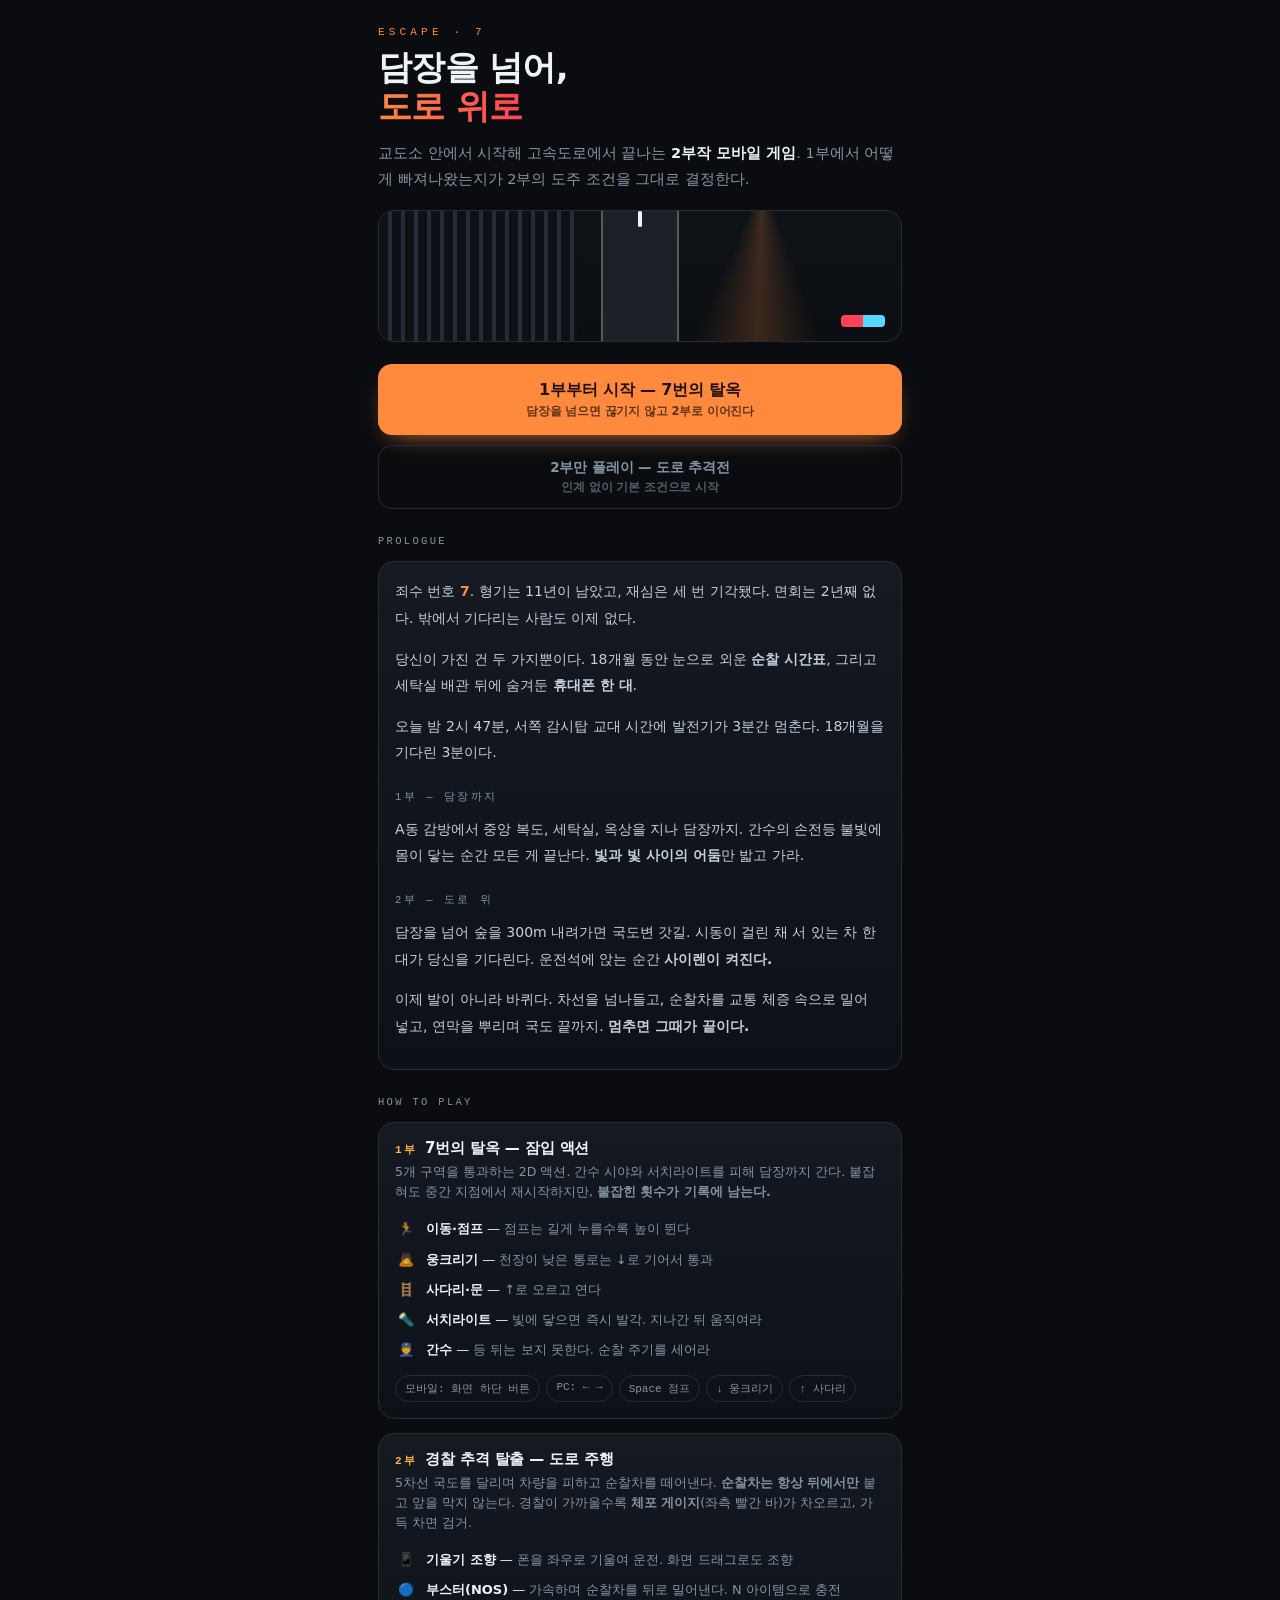
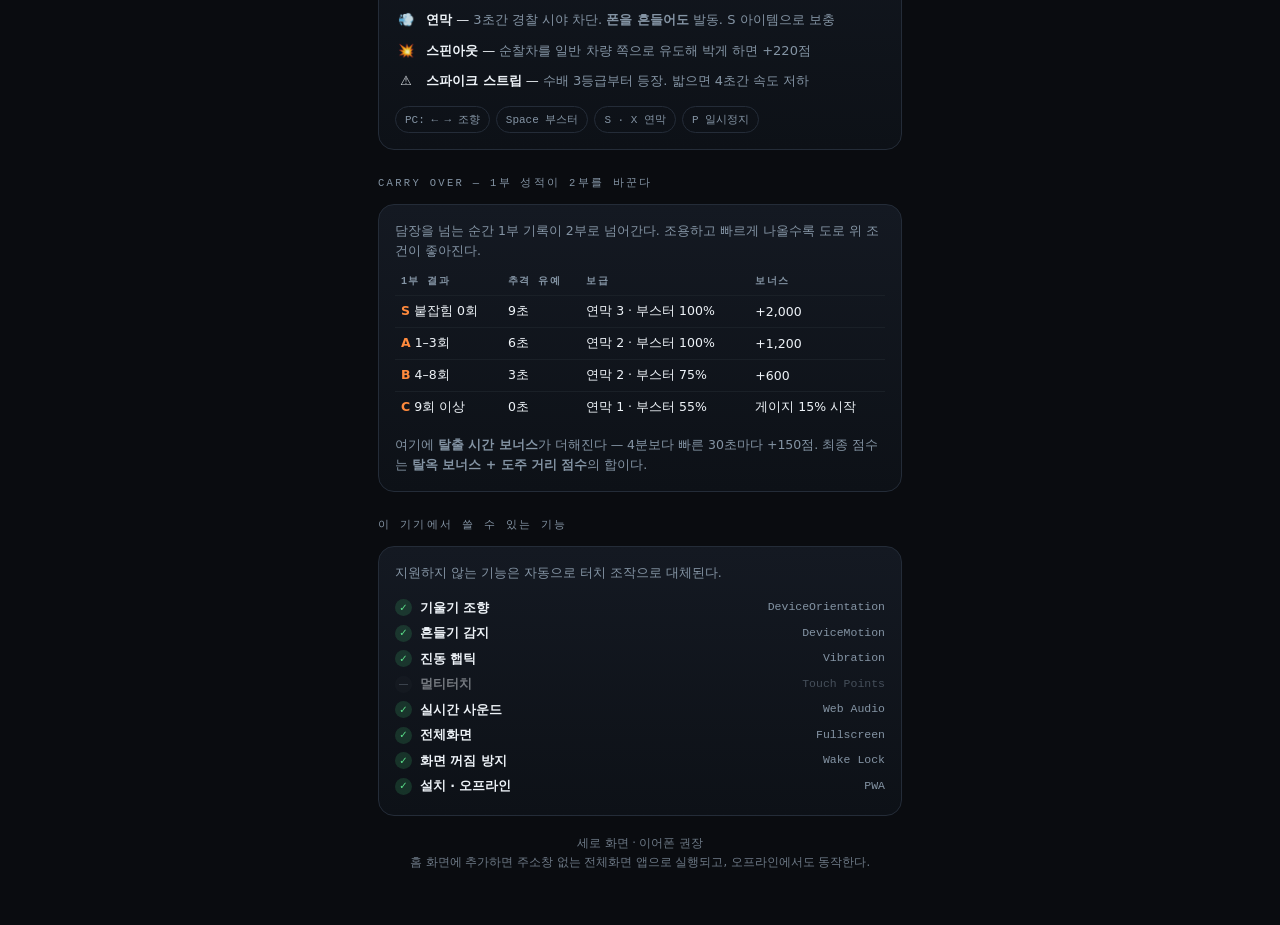
==== commit 2404ce95: "1부와 2부를 하나의 인터페이스로 통합 · shared.css/js 신설 — 공용 색·타이포·버튼, 챕터 칩, 암전 장면 전환 · 1부→2부: 메뉴를 건너뛰고 연결 컷신 재생 후 " ====
--- a/index.html
+++ b/index.html
@@ -103,6 +103,21 @@
   .feat.no{opacity:.45} .feat.no i{background:#1a2027; color:#8b98a6}
   .feat em{font-style:normal; color:var(--dim); font-size:11.5px; margin-left:auto; font-family:var(--mono)}
 </style>
+<link rel="stylesheet" href="shared.css">
+<script src="shared.js"></script>
+<style>
+  /* 허브는 두 챕터의 색을 함께 쓴다 */
+  body{position:static; overflow:auto}
+  h1 em{background:linear-gradient(90deg,var(--orange),var(--red));
+    -webkit-background-clip:text; background-clip:text; color:transparent}
+  .kicker{color:var(--orange)}
+  .card{background:linear-gradient(180deg,var(--panel),#0d1117)}
+  .cover .siren{background:linear-gradient(90deg,var(--red) 0 50%, var(--cyan) 50% 100%)}
+  .cover .light{background:conic-gradient(from 160deg at 50% 0%, transparent 0deg, rgba(255,138,61,.20) 22deg, transparent 44deg)}
+  td b{color:var(--orange)}
+  .story .who{color:var(--orange)}
+  .btn.ch2{--accent:var(--red); --accent-ink:#2a0a0e}
+</style>
 </head>
 <body>
 <div class="wrap">
@@ -122,9 +137,9 @@
     <div class="siren"></div>
   </div>
 
-  <a class="btn" href="prison.html">1부부터 시작 — 7번의 탈옥<small>담장을 넘으면 그대로 2부로 이어진다</small></a>
-  <a class="btn ghost" id="resume" href="chase.html">이어서 2부로 — 도로 추격전<small id="resumeInfo">인계 기록이 남아 있다</small></a>
-  <a class="btn ghost" href="chase.html?solo=1">2부만 플레이 — 도로 추격전<small>인계 없이 기본 조건으로 시작</small></a>
+  <a class="btn" href="prison.html" data-go="prison.html">1부부터 시작 — 7번의 탈옥<small>담장을 넘으면 끊기지 않고 2부로 이어진다</small></a>
+  <a class="btn ch2" id="resume" href="chase.html?from=prison" data-go="chase.html?from=prison" data-jump>이어서 2부로 — 도로 추격전<small id="resumeInfo">인계 기록이 남아 있다</small></a>
+  <a class="btn ghost" href="chase.html?solo=1" data-go="chase.html?solo=1">2부만 플레이 — 도로 추격전<small>인계 없이 기본 조건으로 시작</small></a>
 
   <!-- ================= 이야기 ================= -->
   <p class="sec">PROLOGUE</p>
--- a/shared.css
+++ b/shared.css
@@ -0,0 +1,93 @@
+/* =========================================================================
+   ESCAPE 7 — 공용 인터페이스 레이어
+   허브 · 1부(감옥) · 2부(도로)가 같은 색·타이포·버튼·전환을 쓰도록 맞춘다.
+   각 페이지의 <style> 뒤에 로드되어 공통 규칙을 덮어쓴다.
+   ========================================================================= */
+:root{
+  --bg:#0a0c10; --panel:#141922; --line:#242c38;
+  --fg:#eef3f8; --dim:#8494a4;
+  --orange:#ff8a3d; --cream:#ffd9a0; --red:#ff4257; --cyan:#57d8ff; --green:#5be08a;
+  --mono:ui-monospace,SFMono-Regular,Menlo,Consolas,monospace;
+  --sans:"Pretendard","Apple SD Gothic Neo","Malgun Gothic",system-ui,sans-serif;
+
+  /* 챕터별 강조색 — 1부 주황, 2부 적색 */
+  --accent:var(--orange); --accent-ink:#20120a;
+  --radius:14px;
+}
+body.ch2{ --accent:var(--red); --accent-ink:#2a0a0e; }
+
+html,body{ background:var(--bg); color:var(--fg); font-family:var(--sans); }
+
+/* ---------------- 공용 버튼 ---------------- */
+.btn{
+  appearance:none; border:0; width:100%; display:block; text-align:center; text-decoration:none;
+  padding:16px; margin-top:10px; border-radius:var(--radius);
+  background:var(--accent); color:var(--accent-ink);
+  font-family:var(--sans); font-size:16px; font-weight:900; letter-spacing:-.01em;
+  box-shadow:0 10px 26px -14px var(--accent);
+}
+.btn.ghost{
+  background:transparent; border:1px solid var(--line); color:var(--dim);
+  font-weight:600; font-size:13.5px; padding:13px; box-shadow:none;
+}
+.btn:active{ transform:translateY(1px); }
+.btn small{ display:block; font-size:11.5px; font-weight:600; opacity:.72; margin-top:3px; }
+
+/* ---------------- 챕터 표시 ---------------- */
+.x-chip{
+  position:fixed; top:calc(8px + env(safe-area-inset-top)); left:50%; transform:translateX(-50%);
+  z-index:60; display:flex; gap:7px; align-items:center;
+  font-family:var(--mono); font-size:10px; letter-spacing:.18em; color:var(--dim);
+  background:rgba(10,12,16,.74); border:1px solid var(--line); border-radius:99px;
+  padding:5px 12px; backdrop-filter:blur(6px); -webkit-backdrop-filter:blur(6px); pointer-events:none;
+  transition:opacity .3s;
+}
+.x-chip b{ color:var(--fg); font-weight:700; letter-spacing:.06em; }
+.x-chip .dot{ width:5px; height:5px; border-radius:50%; background:#2c3543; }
+.x-chip .dot.on{ background:var(--accent); }
+.x-chip.hide{ opacity:0; }
+
+/* ---------------- 장면 전환 암전 ---------------- */
+#x-fade{
+  position:fixed; inset:0; background:#05070a; z-index:9998;
+  opacity:1; pointer-events:none; transition:opacity .45s ease;
+}
+#x-fade.clear{ opacity:0; }
+#x-fade.on{ opacity:1; }
+
+/* ---------------- 컷신(장 사이 연결 화면) ---------------- */
+.x-cut{
+  position:fixed; inset:0; z-index:70; display:none; flex-direction:column;
+  align-items:center; justify-content:center; text-align:center;
+  padding:calc(28px + env(safe-area-inset-top)) 24px calc(28px + env(safe-area-inset-bottom));
+  background:radial-gradient(120% 70% at 50% 0%, #171d26 0%, #06080b 60%);
+  font-family:var(--sans);
+}
+.x-cut.show{ display:flex; }
+.x-cut .mark{
+  font-family:var(--mono); font-size:10.5px; letter-spacing:.34em; color:var(--accent); margin-bottom:18px;
+}
+.x-cut .beat{
+  font-size:17px; line-height:1.85; color:#c9d3de; max-width:330px; margin:0 0 14px;
+  opacity:0; transform:translateY(8px); transition:opacity .5s ease, transform .5s ease;
+}
+.x-cut .beat.in{ opacity:1; transform:none; }
+.x-cut .beat b{ color:var(--fg); }
+.x-cut .beat.dim{ font-size:14px; color:var(--dim); }
+.x-cut .carry{
+  opacity:0; transition:opacity .5s ease; width:100%; max-width:330px; margin:6px 0 4px;
+  border:1px solid var(--line); border-radius:var(--radius); background:rgba(20,25,34,.6); padding:12px 14px;
+}
+.x-cut .carry.in{ opacity:1; }
+.x-cut .carry .tr{
+  display:flex; font-family:var(--mono); font-size:12px; color:var(--dim);
+  padding:5px 0; border-bottom:1px solid #1b222c;
+}
+.x-cut .carry .tr:last-child{ border-bottom:0; }
+.x-cut .carry .tr b{ margin-left:auto; color:var(--fg); font-weight:400; }
+.x-cut .go{ width:100%; max-width:330px; opacity:0; transition:opacity .45s ease; }
+.x-cut .go.in{ opacity:1; }
+.x-cut .skip{
+  position:absolute; right:16px; top:calc(14px + env(safe-area-inset-top));
+  font-family:var(--mono); font-size:11px; color:#6d7986; background:none; border:0; padding:8px;
+}
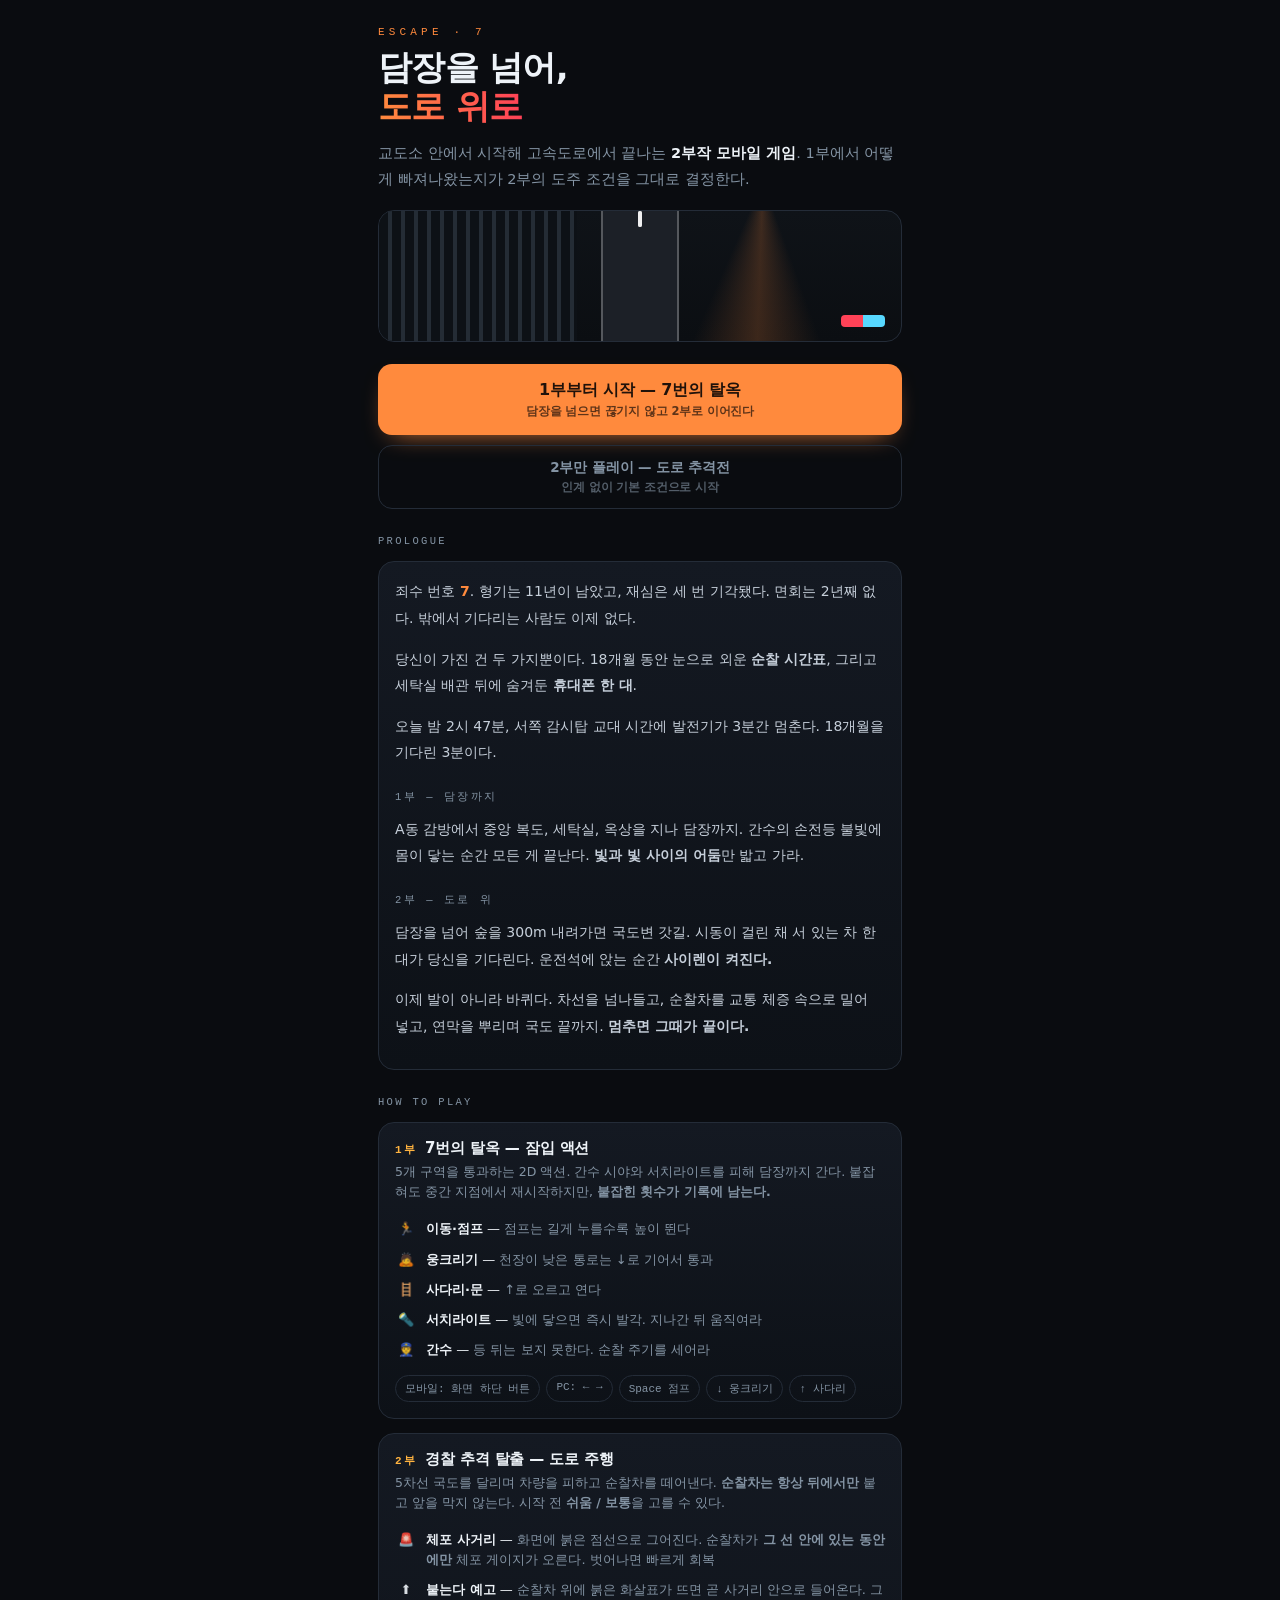
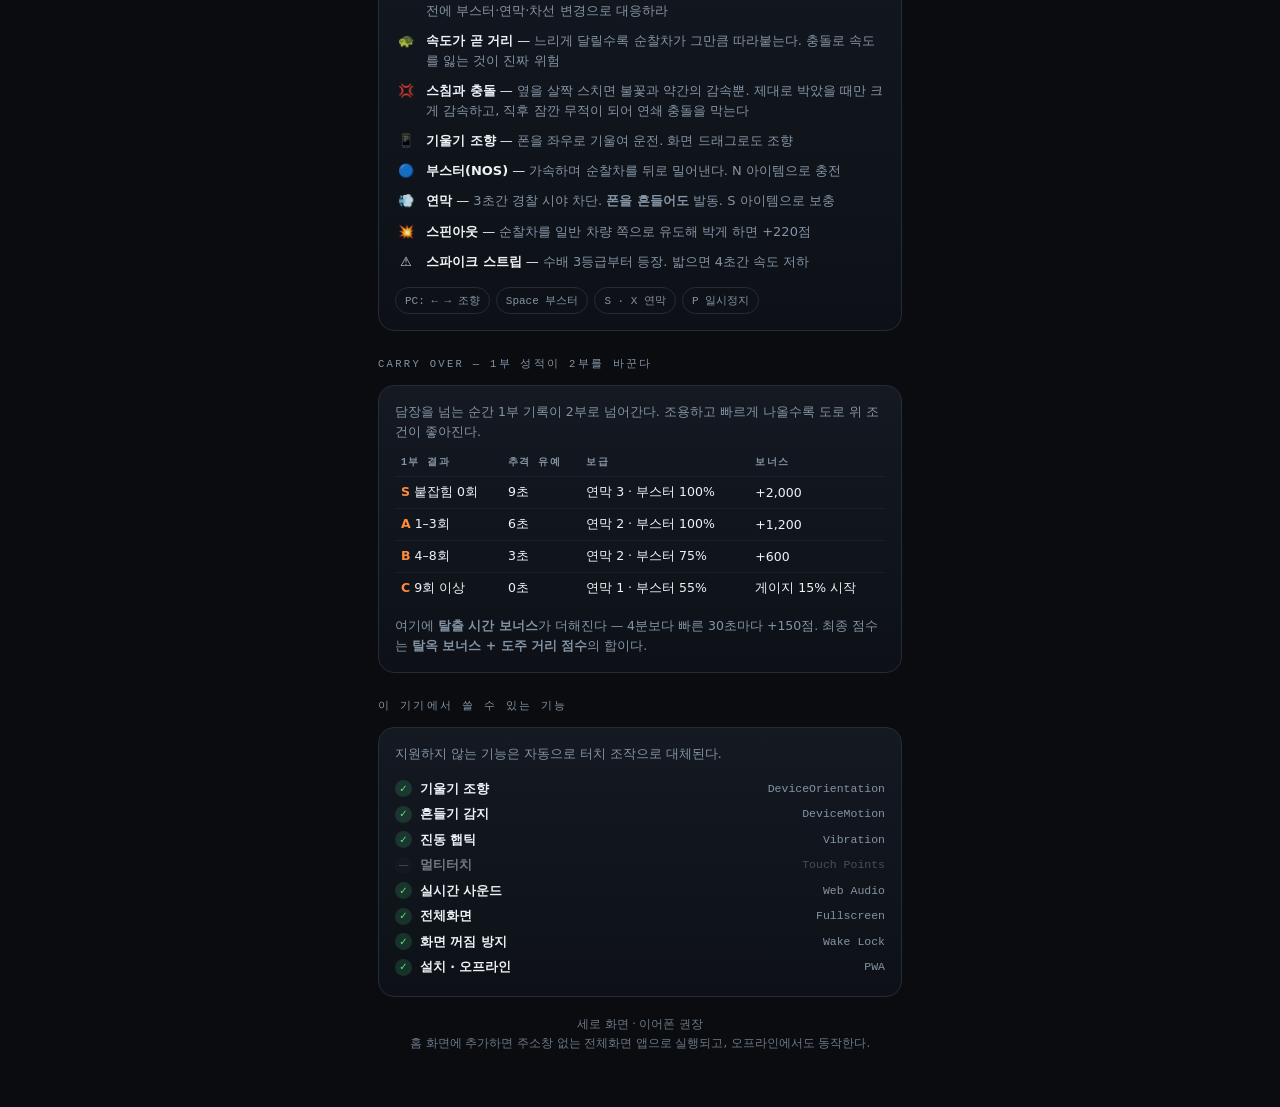
==== commit 1908576b: "2부 판정을 눈에 보이게 다시 짜고 난이도를 완화 판정 · 체포 사거리(LOCK)를 붉은 점선으로 화면에 그린다 — 그 안에 있을 때만 게이지 상승 · 순찰차는 붙는다 예고 화살표" ====
--- a/index.html
+++ b/index.html
@@ -186,8 +186,15 @@
   <div class="card">
     <h2><span class="no">2부</span>경찰 추격 탈출 — 도로 주행</h2>
     <p class="sub">5차선 국도를 달리며 차량을 피하고 순찰차를 떼어낸다.
-      <b>순찰차는 항상 뒤에서만</b> 붙고 앞을 막지 않는다.
-      경찰이 가까울수록 <b>체포 게이지</b>(좌측 빨간 바)가 차오르고, 가득 차면 검거.</p>
+      <b>순찰차는 항상 뒤에서만</b> 붙고 앞을 막지 않는다. 시작 전 <b>쉬움 / 보통</b>을 고를 수 있다.</p>
+    <div class="row"><i>🚨</i><div><b>체포 사거리</b> — <span>화면에 붉은 점선으로 그어진다.
+      순찰차가 <b>그 선 안에 있는 동안에만</b> 체포 게이지가 오른다. 벗어나면 빠르게 회복</span></div></div>
+    <div class="row"><i>⬆️</i><div><b>붙는다 예고</b> — <span>순찰차 위에 붉은 화살표가 뜨면 곧 사거리 안으로 들어온다.
+      그 전에 부스터·연막·차선 변경으로 대응하라</span></div></div>
+    <div class="row"><i>🐢</i><div><b>속도가 곧 거리</b> — <span>느리게 달릴수록 순찰차가 그만큼 따라붙는다.
+      충돌로 속도를 잃는 것이 진짜 위험</span></div></div>
+    <div class="row"><i>💢</i><div><b>스침과 충돌</b> — <span>옆을 살짝 스치면 불꽃과 약간의 감속뿐.
+      제대로 박았을 때만 크게 감속하고, 직후 잠깐 무적이 되어 연쇄 충돌을 막는다</span></div></div>
     <div class="row"><i>📱</i><div><b>기울기 조향</b> — <span>폰을 좌우로 기울여 운전. 화면 드래그로도 조향</span></div></div>
     <div class="row"><i>🔵</i><div><b>부스터(NOS)</b> — <span>가속하며 순찰차를 뒤로 밀어낸다. N 아이템으로 충전</span></div></div>
     <div class="row"><i>💨</i><div><b>연막</b> — <span>3초간 경찰 시야 차단. <b>폰을 흔들어도</b> 발동. S 아이템으로 보충</span></div></div>
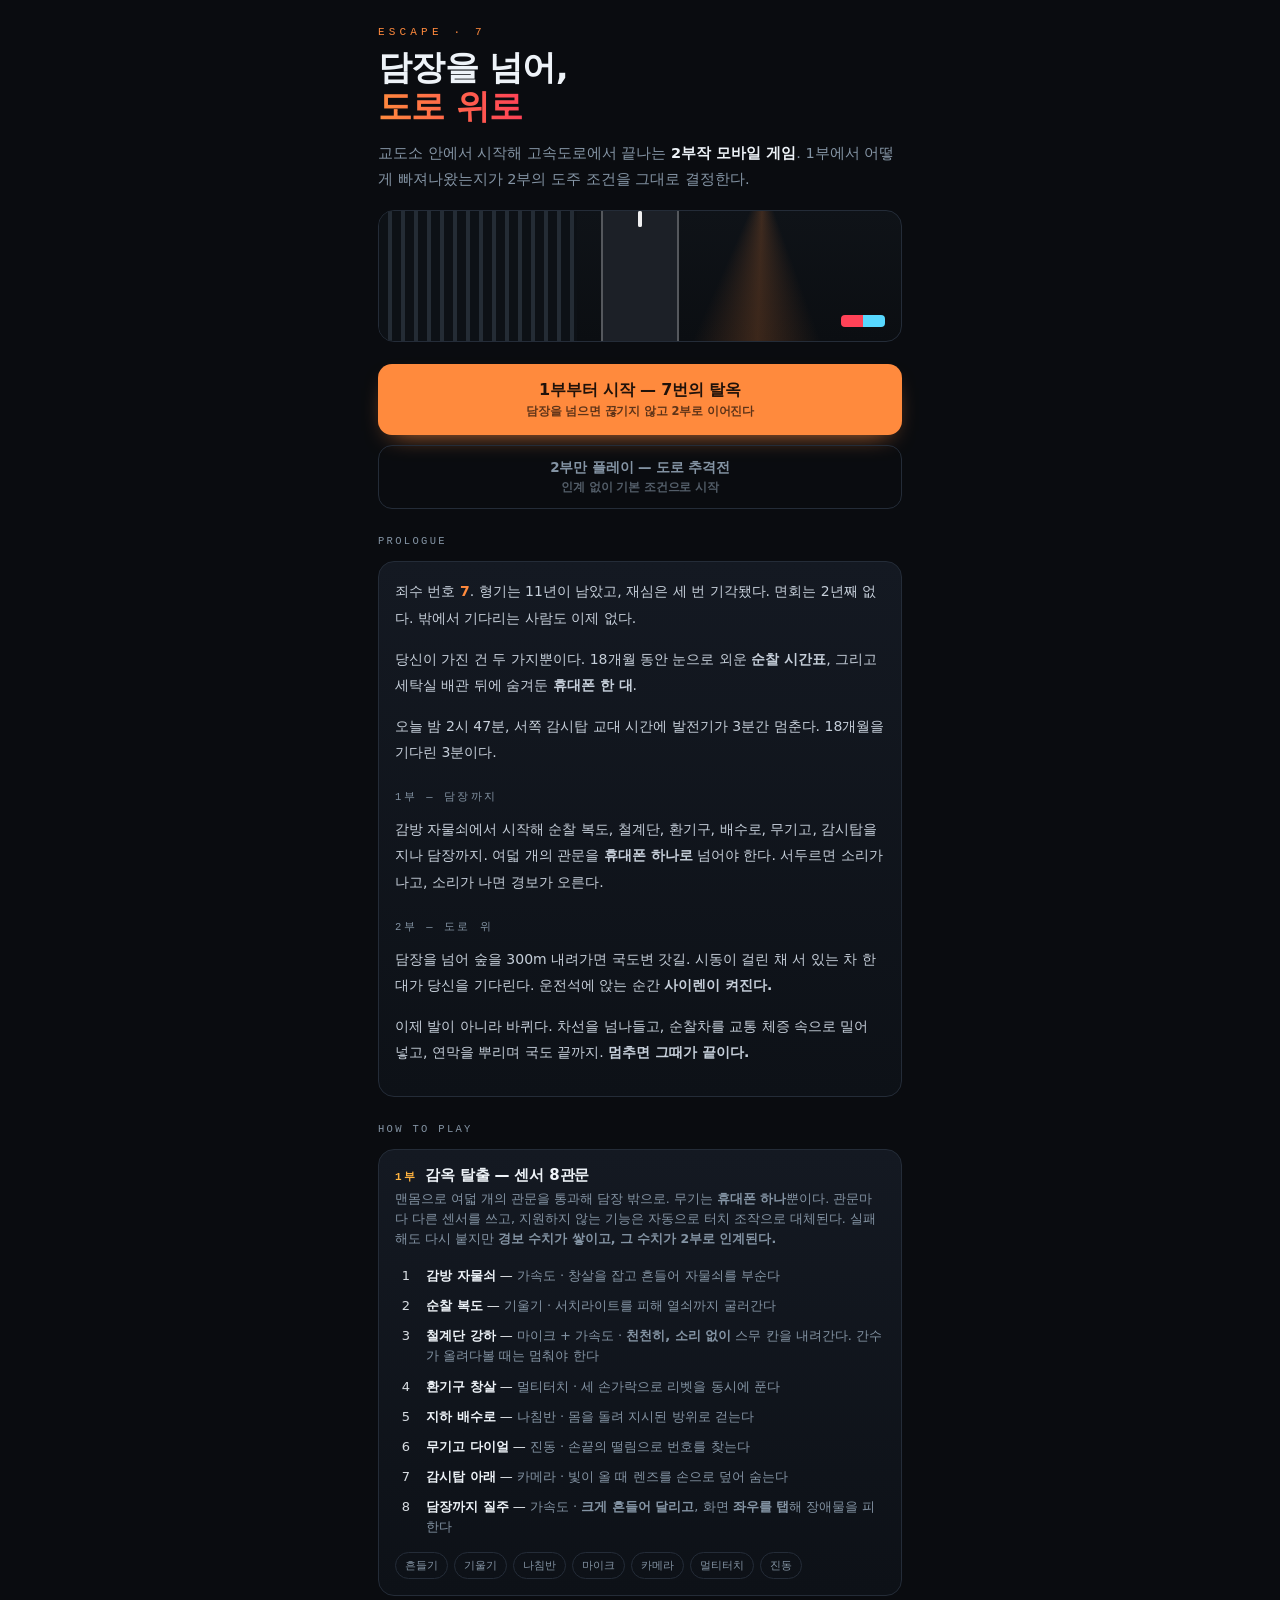
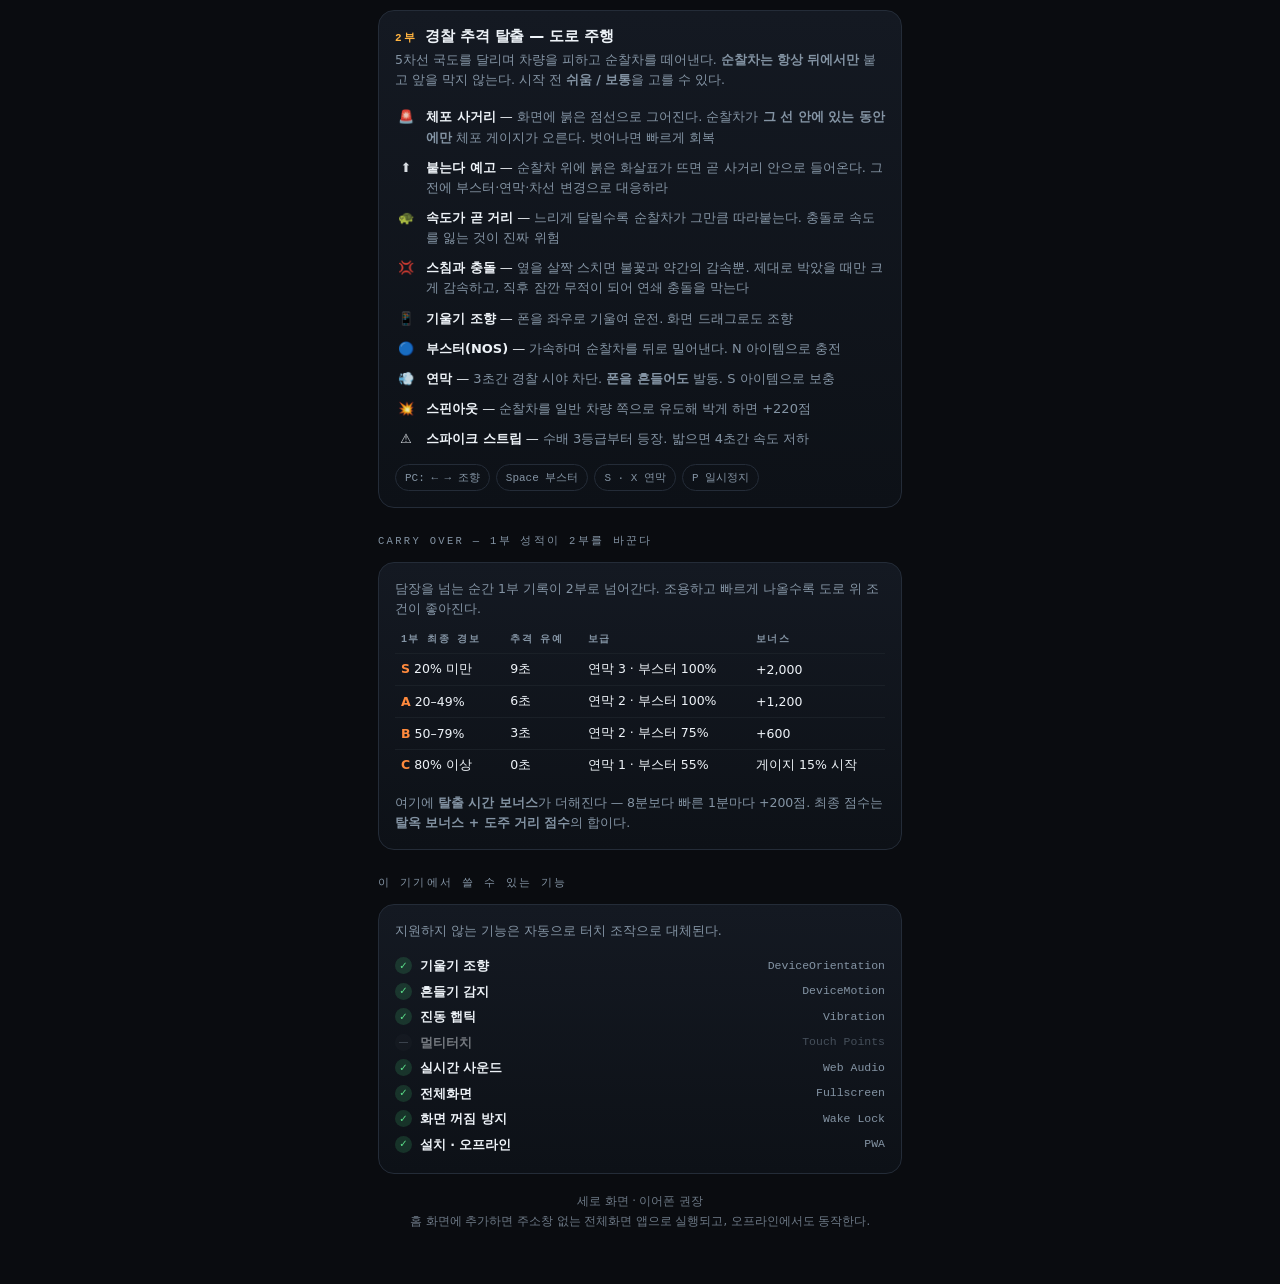
==== commit 35bd0134: "1부를 센서 8관문 버전으로 되돌리고 두 관문을 교체 · prison.html: 액션 5구역판 → 원래 센서 8관문판으로 복귀 (통합 레이어 재적용) · 3관문 「취침 점검」 → " ====
--- a/index.html
+++ b/index.html
@@ -153,9 +153,9 @@
         18개월을 기다린 3분이다.</p>
 
       <span class="mark">1부 — 담장까지</span>
-      <p>A동 감방에서 중앙 복도, 세탁실, 옥상을 지나 담장까지.
-        간수의 손전등 불빛에 몸이 닿는 순간 모든 게 끝난다.
-        <b>빛과 빛 사이의 어둠</b>만 밟고 가라.</p>
+      <p>감방 자물쇠에서 시작해 순찰 복도, 철계단, 환기구, 배수로, 무기고, 감시탑을 지나 담장까지.
+        여덟 개의 관문을 <b>휴대폰 하나로</b> 넘어야 한다.
+        서두르면 소리가 나고, 소리가 나면 경보가 오른다.</p>
 
       <span class="mark">2부 — 도로 위</span>
       <p>담장을 넘어 숲을 300m 내려가면 국도변 갓길.
@@ -170,16 +170,21 @@
   <p class="sec">HOW TO PLAY</p>
 
   <div class="card">
-    <h2><span class="no">1부</span>7번의 탈옥 — 잠입 액션</h2>
-    <p class="sub">5개 구역을 통과하는 2D 액션. 간수 시야와 서치라이트를 피해 담장까지 간다.
-      붙잡혀도 중간 지점에서 재시작하지만, <b>붙잡힌 횟수가 기록에 남는다.</b></p>
-    <div class="row"><i>🏃</i><div><b>이동·점프</b> — <span>점프는 길게 누를수록 높이 뛴다</span></div></div>
-    <div class="row"><i>🙇</i><div><b>웅크리기</b> — <span>천장이 낮은 통로는 ↓로 기어서 통과</span></div></div>
-    <div class="row"><i>🪜</i><div><b>사다리·문</b> — <span>↑로 오르고 연다</span></div></div>
-    <div class="row"><i>🔦</i><div><b>서치라이트</b> — <span>빛에 닿으면 즉시 발각. 지나간 뒤 움직여라</span></div></div>
-    <div class="row"><i>👮</i><div><b>간수</b> — <span>등 뒤는 보지 못한다. 순찰 주기를 세어라</span></div></div>
+    <h2><span class="no">1부</span>감옥 탈출 — 센서 8관문</h2>
+    <p class="sub">맨몸으로 여덟 개의 관문을 통과해 담장 밖으로. 무기는 <b>휴대폰 하나</b>뿐이다.
+      관문마다 다른 센서를 쓰고, 지원하지 않는 기능은 자동으로 터치 조작으로 대체된다.
+      실패해도 다시 붙지만 <b>경보 수치가 쌓이고, 그 수치가 2부로 인계된다.</b></p>
+    <div class="row"><i>1</i><div><b>감방 자물쇠</b> — <span>가속도 · 창살을 잡고 흔들어 자물쇠를 부순다</span></div></div>
+    <div class="row"><i>2</i><div><b>순찰 복도</b> — <span>기울기 · 서치라이트를 피해 열쇠까지 굴러간다</span></div></div>
+    <div class="row"><i>3</i><div><b>철계단 강하</b> — <span>마이크 + 가속도 · <b>천천히, 소리 없이</b> 스무 칸을 내려간다.
+      간수가 올려다볼 때는 멈춰야 한다</span></div></div>
+    <div class="row"><i>4</i><div><b>환기구 창살</b> — <span>멀티터치 · 세 손가락으로 리벳을 동시에 푼다</span></div></div>
+    <div class="row"><i>5</i><div><b>지하 배수로</b> — <span>나침반 · 몸을 돌려 지시된 방위로 걷는다</span></div></div>
+    <div class="row"><i>6</i><div><b>무기고 다이얼</b> — <span>진동 · 손끝의 떨림으로 번호를 찾는다</span></div></div>
+    <div class="row"><i>7</i><div><b>감시탑 아래</b> — <span>카메라 · 빛이 올 때 렌즈를 손으로 덮어 숨는다</span></div></div>
+    <div class="row"><i>8</i><div><b>담장까지 질주</b> — <span>가속도 · <b>크게 흔들어 달리고</b>, 화면 <b>좌우를 탭</b>해 장애물을 피한다</span></div></div>
     <div class="keys">
-      <span>모바일: 화면 하단 버튼</span><span>PC: ← →</span><span>Space 점프</span><span>↓ 웅크리기</span><span>↑ 사다리</span>
+      <span>흔들기</span><span>기울기</span><span>나침반</span><span>마이크</span><span>카메라</span><span>멀티터치</span><span>진동</span>
     </div>
   </div>
 
@@ -211,13 +216,13 @@
     <p class="sub" style="margin-bottom:2px">담장을 넘는 순간 1부 기록이 2부로 넘어간다.
       조용하고 빠르게 나올수록 도로 위 조건이 좋아진다.</p>
     <table>
-      <tr><th>1부 결과</th><th>추격 유예</th><th>보급</th><th>보너스</th></tr>
-      <tr><td><b>S</b> 붙잡힘 0회</td><td>9초</td><td>연막 3 · 부스터 100%</td><td>+2,000</td></tr>
-      <tr><td><b>A</b> 1–3회</td><td>6초</td><td>연막 2 · 부스터 100%</td><td>+1,200</td></tr>
-      <tr><td><b>B</b> 4–8회</td><td>3초</td><td>연막 2 · 부스터 75%</td><td>+600</td></tr>
-      <tr><td><b>C</b> 9회 이상</td><td>0초</td><td>연막 1 · 부스터 55%</td><td>게이지 15% 시작</td></tr>
+      <tr><th>1부 최종 경보</th><th>추격 유예</th><th>보급</th><th>보너스</th></tr>
+      <tr><td><b>S</b> 20% 미만</td><td>9초</td><td>연막 3 · 부스터 100%</td><td>+2,000</td></tr>
+      <tr><td><b>A</b> 20–49%</td><td>6초</td><td>연막 2 · 부스터 100%</td><td>+1,200</td></tr>
+      <tr><td><b>B</b> 50–79%</td><td>3초</td><td>연막 2 · 부스터 75%</td><td>+600</td></tr>
+      <tr><td><b>C</b> 80% 이상</td><td>0초</td><td>연막 1 · 부스터 55%</td><td>게이지 15% 시작</td></tr>
     </table>
-    <p class="sub" style="margin:12px 0 0">여기에 <b>탈출 시간 보너스</b>가 더해진다 — 4분보다 빠른 30초마다 +150점.
+    <p class="sub" style="margin:12px 0 0">여기에 <b>탈출 시간 보너스</b>가 더해진다 — 8분보다 빠른 1분마다 +200점.
       최종 점수는 <b>탈옥 보너스 + 도주 거리 점수</b>의 합이다.</p>
   </div>
 
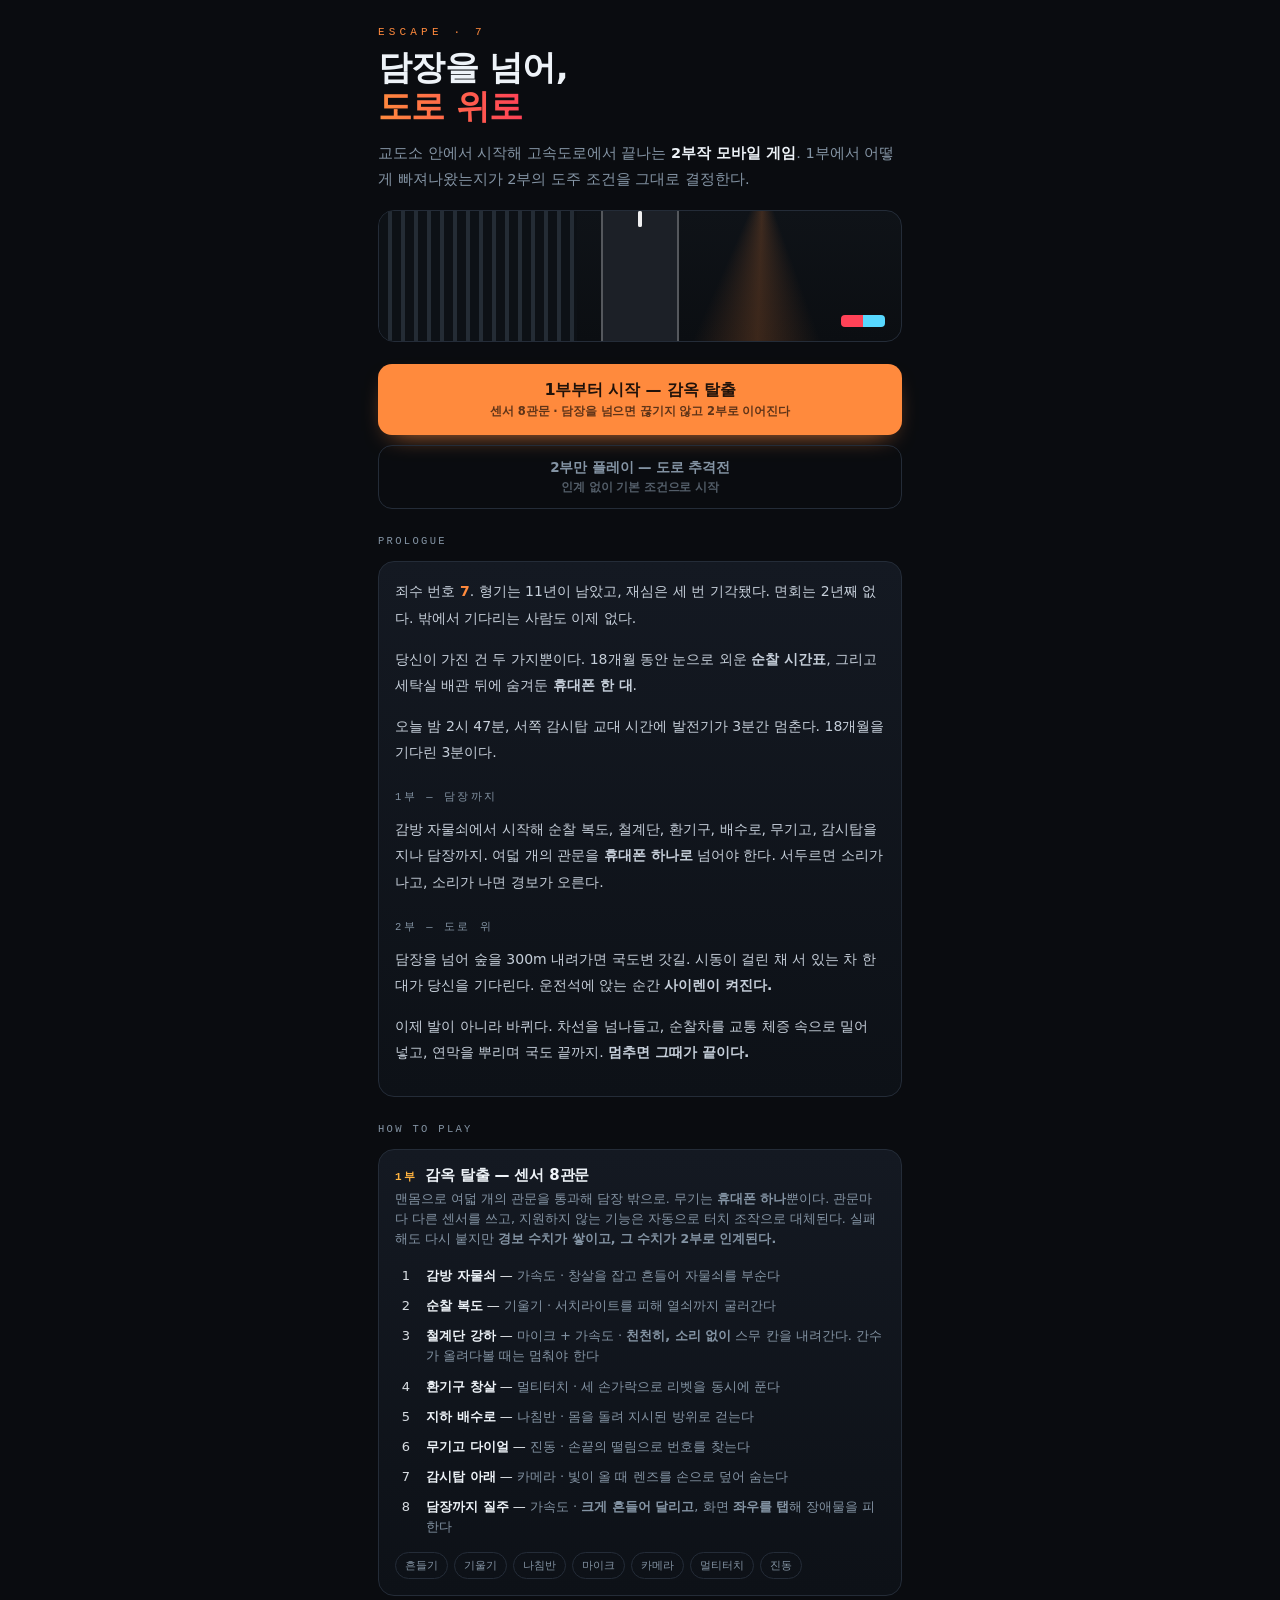
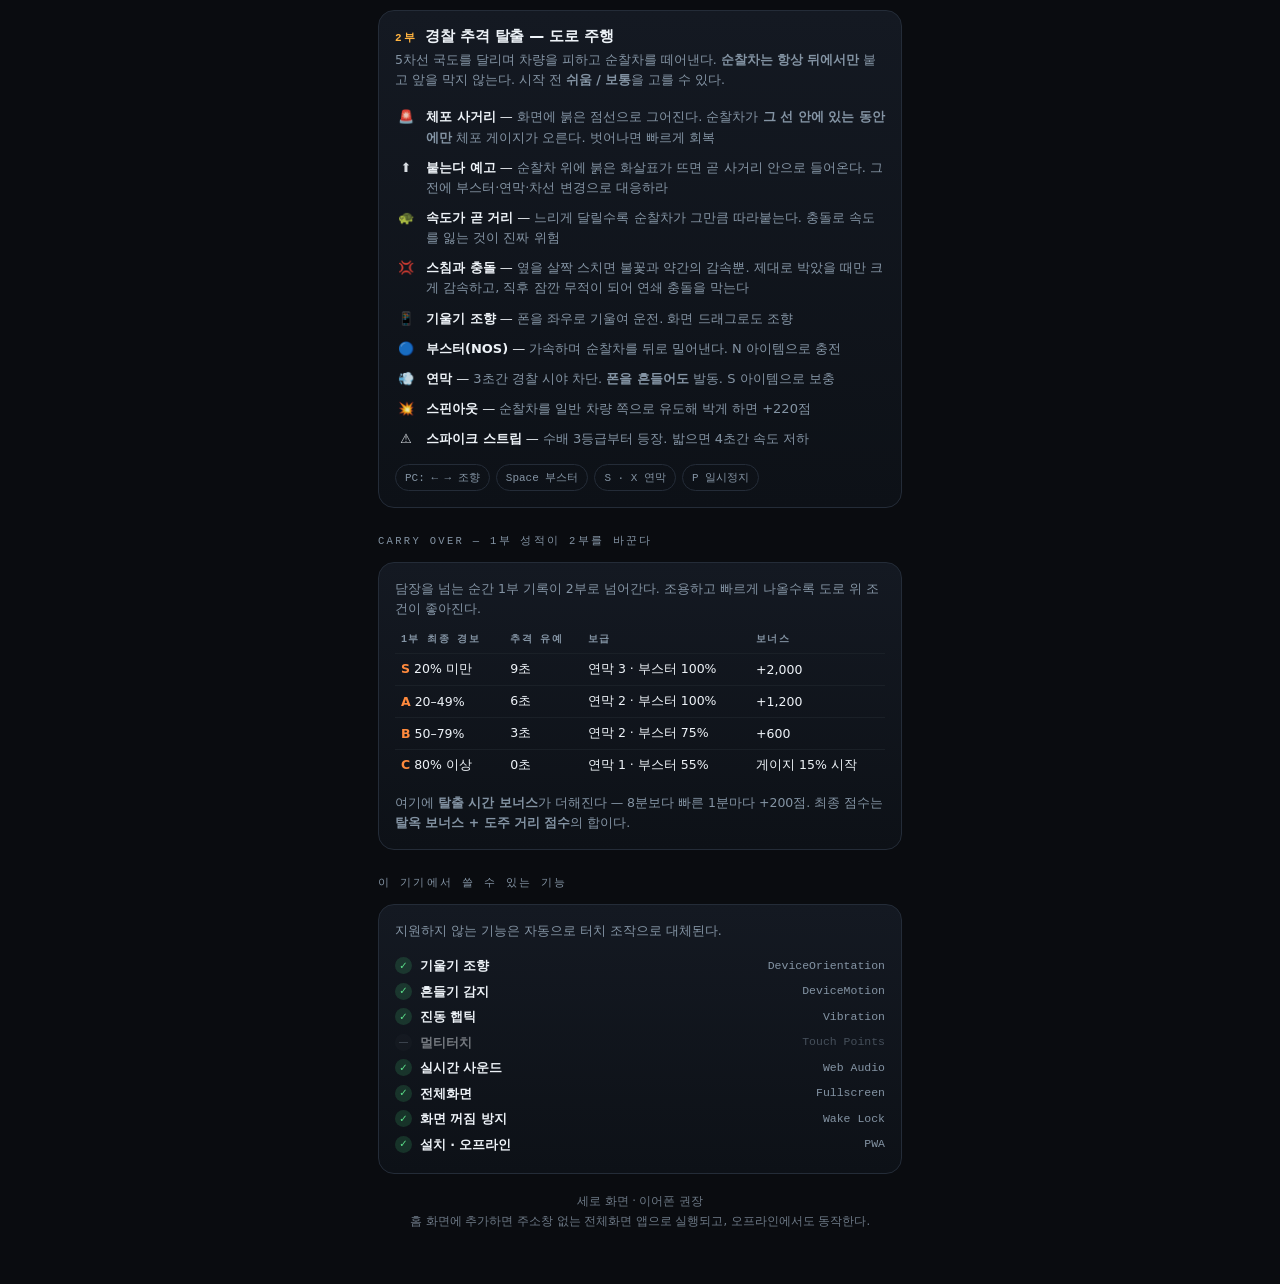
==== commit 4695ed86: "허브에 남아 있던 액션판 표기 정리 · 1부 버튼 이름을 「감옥 탈출 — 센서 8관문」으로 수정 · 이어하기 문구가 센서판 인계(경보 %)를 읽도록 수정 — 붙잡힘 undefine" ====
--- a/index.html
+++ b/index.html
@@ -137,7 +137,7 @@
     <div class="siren"></div>
   </div>
 
-  <a class="btn" href="prison.html" data-go="prison.html">1부부터 시작 — 7번의 탈옥<small>담장을 넘으면 끊기지 않고 2부로 이어진다</small></a>
+  <a class="btn" href="prison.html" data-go="prison.html">1부부터 시작 — 감옥 탈출<small>센서 8관문 · 담장을 넘으면 끊기지 않고 2부로 이어진다</small></a>
   <a class="btn ch2" id="resume" href="chase.html?from=prison" data-go="chase.html?from=prison" data-jump>이어서 2부로 — 도로 추격전<small id="resumeInfo">인계 기록이 남아 있다</small></a>
   <a class="btn ghost" href="chase.html?solo=1" data-go="chase.html?solo=1">2부만 플레이 — 도로 추격전<small>인계 없이 기본 조건으로 시작</small></a>
 
@@ -246,8 +246,12 @@
   const c = JSON.parse(localStorage.getItem('escape7.handoff'));
   if(c && c.ts && Date.now() - c.ts < 2*60*60*1000){
     $('#resume').style.display = 'block';
+    // 1부 판(센서판=경보 / 액션판=붙잡힌 횟수)에 따라 표기를 맞춘다
+    const detail = c.alarm != null ? '경보 ' + c.alarm + '%'
+                 : c.deaths != null ? '붙잡힘 ' + c.deaths + '회' : '';
     $('#resumeInfo').textContent =
-      '1부 ' + c.grade + ' · ' + c.time + '초 · 붙잡힘 ' + c.deaths + '회 → 보너스 +' + c.bonus.toLocaleString();
+      '1부 ' + c.grade + ' · ' + c.time + '초' + (detail ? ' · ' + detail : '') +
+      ' → 보너스 +' + c.bonus.toLocaleString();
   }
 }catch(e){}
 
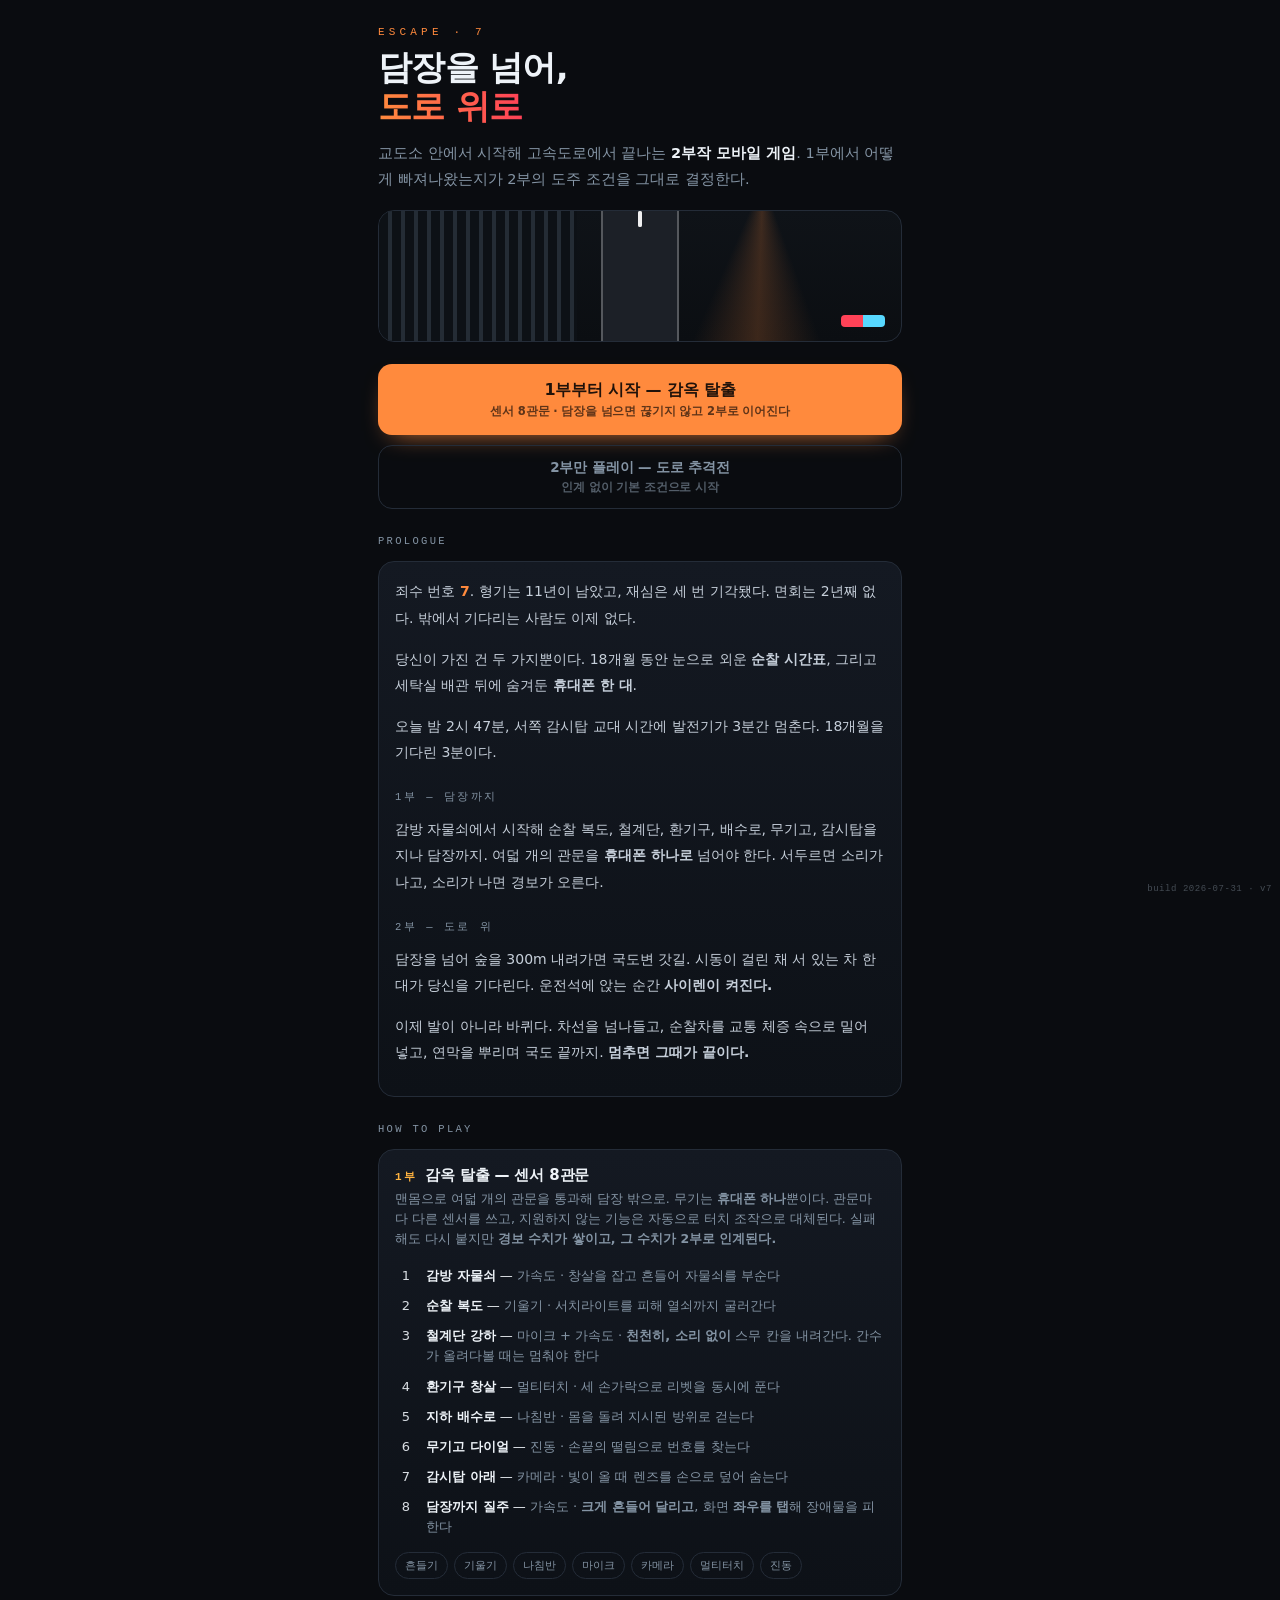
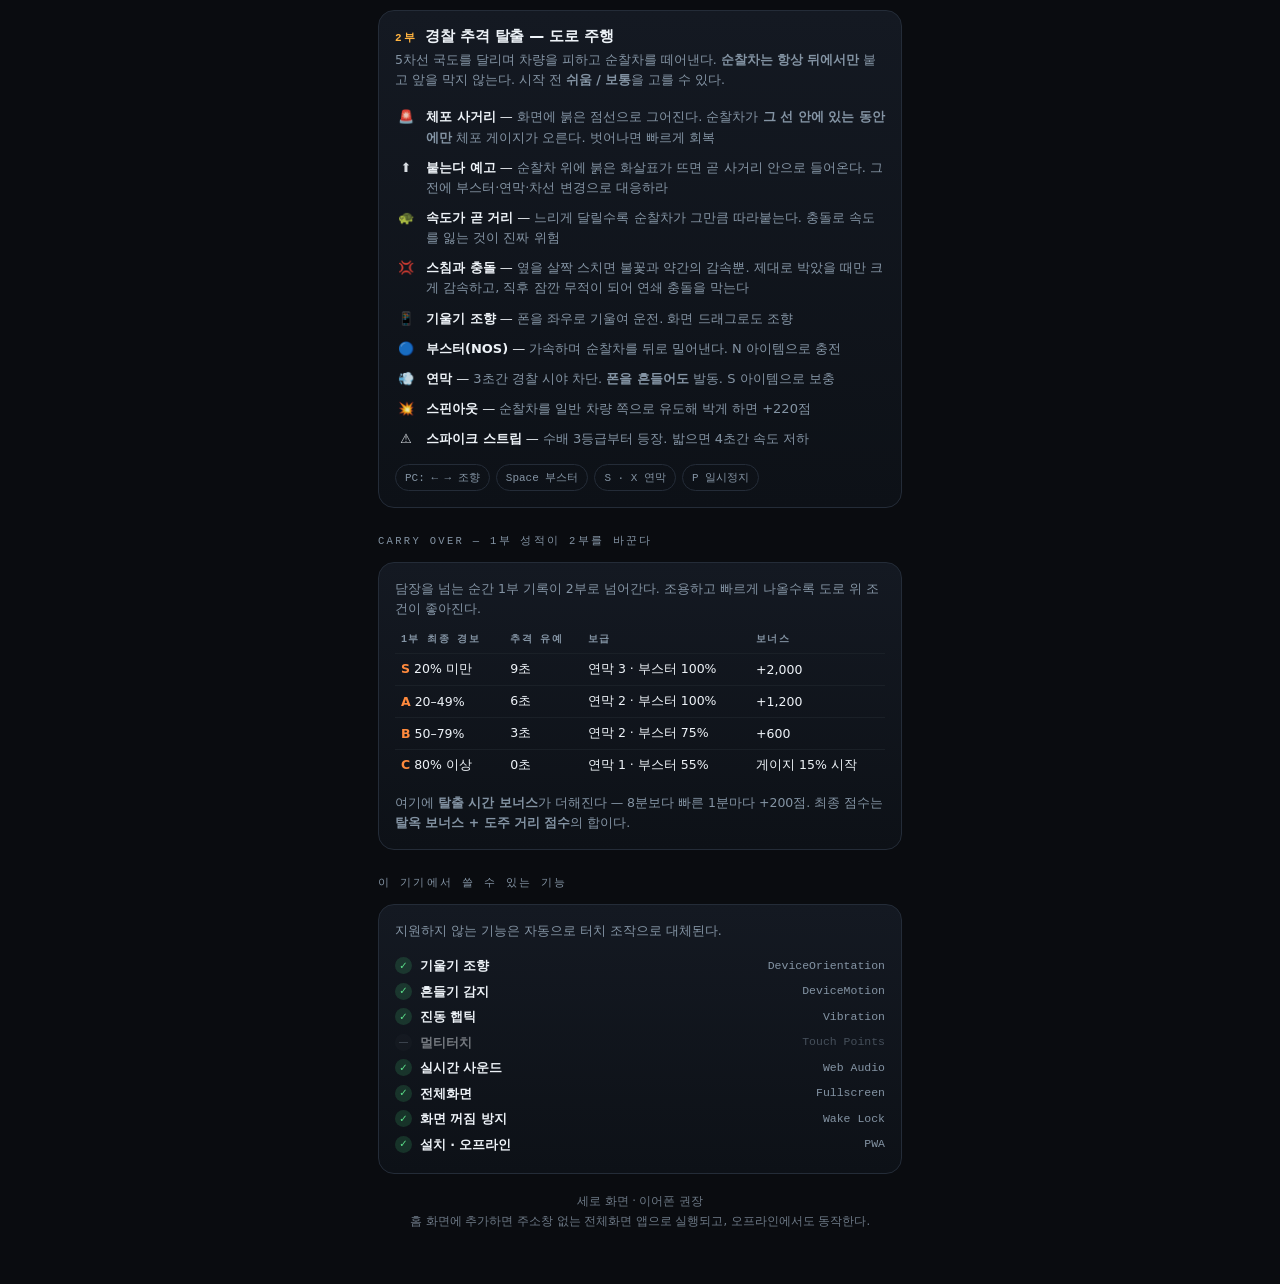
==== commit 260d9adb: "수정이 폰에 반영되지 않던 문제 — 캐시·저장값 갱신 경로 정리 · 화면 우하단에 빌드 라벨 표시(build 2026-07-31 · v7) — 어떤 버전이 떠 있는지 눈으로 확인 " ====
--- a/index.html
+++ b/index.html
@@ -270,9 +270,7 @@
   `<div class="feat ${ok?'':'no'}"><i>${ok?'✓':'—'}</i><b>${n}</b><em>${a}</em></div>`
 ).join('');
 
-if('serviceWorker' in navigator && location.protocol !== 'file:'){
-  navigator.serviceWorker.register('sw.js').catch(()=>{});
-}
+/* 서비스워커 등록·갱신은 shared.js가 한다 (중복 등록 금지) */
 </script>
 </body>
 </html>
--- a/shared.css
+++ b/shared.css
@@ -47,6 +47,14 @@
 .x-chip .dot.on{ background:var(--accent); }
 .x-chip.hide{ opacity:0; }
 
+/* ---------------- 빌드 라벨 ---------------- */
+.x-build{
+  position:fixed; right:8px; bottom:calc(6px + env(safe-area-inset-bottom)); z-index:55;
+  font-family:var(--mono); font-size:9px; letter-spacing:.06em; color:rgba(139,152,166,.45);
+  pointer-events:none; transition:opacity .3s;
+}
+.x-build.hide{ opacity:0; }
+
 /* ---------------- 장면 전환 암전 ---------------- */
 #x-fade{
   position:fixed; inset:0; background:#05070a; z-index:9998;
